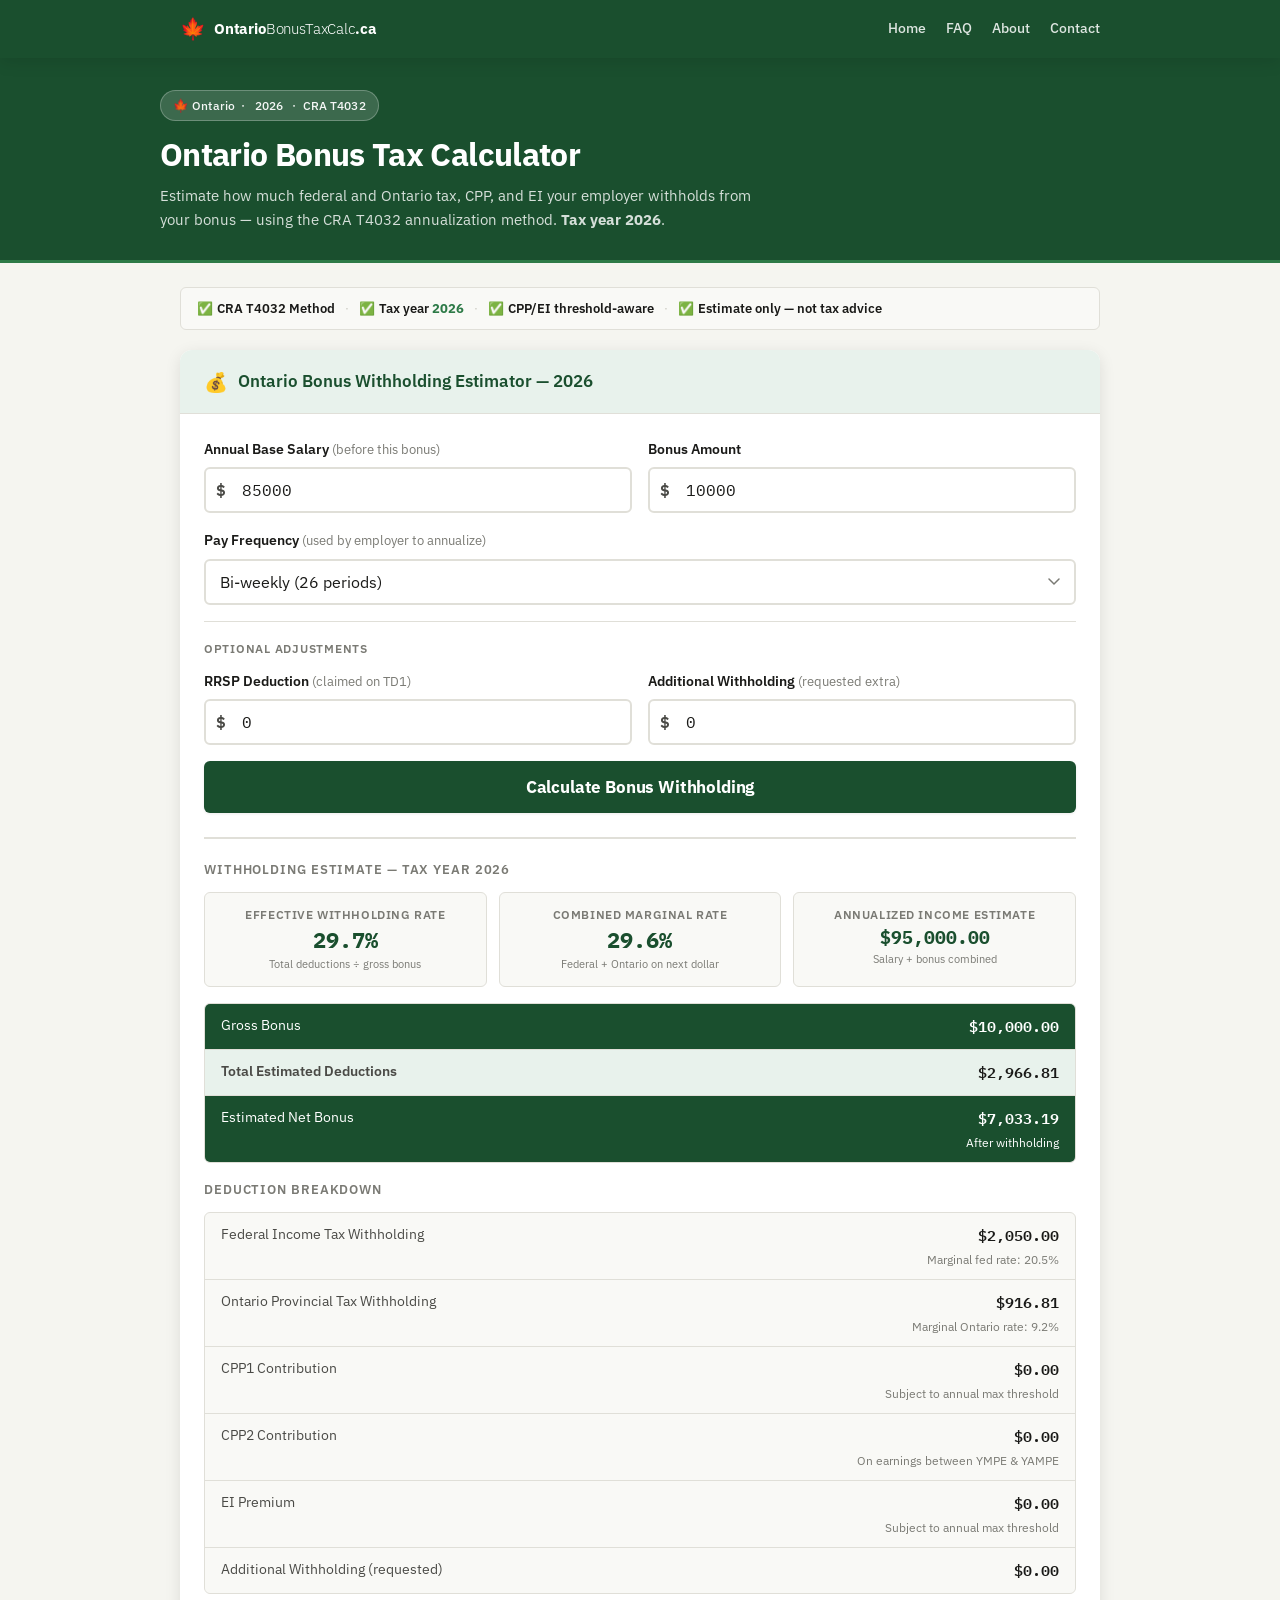
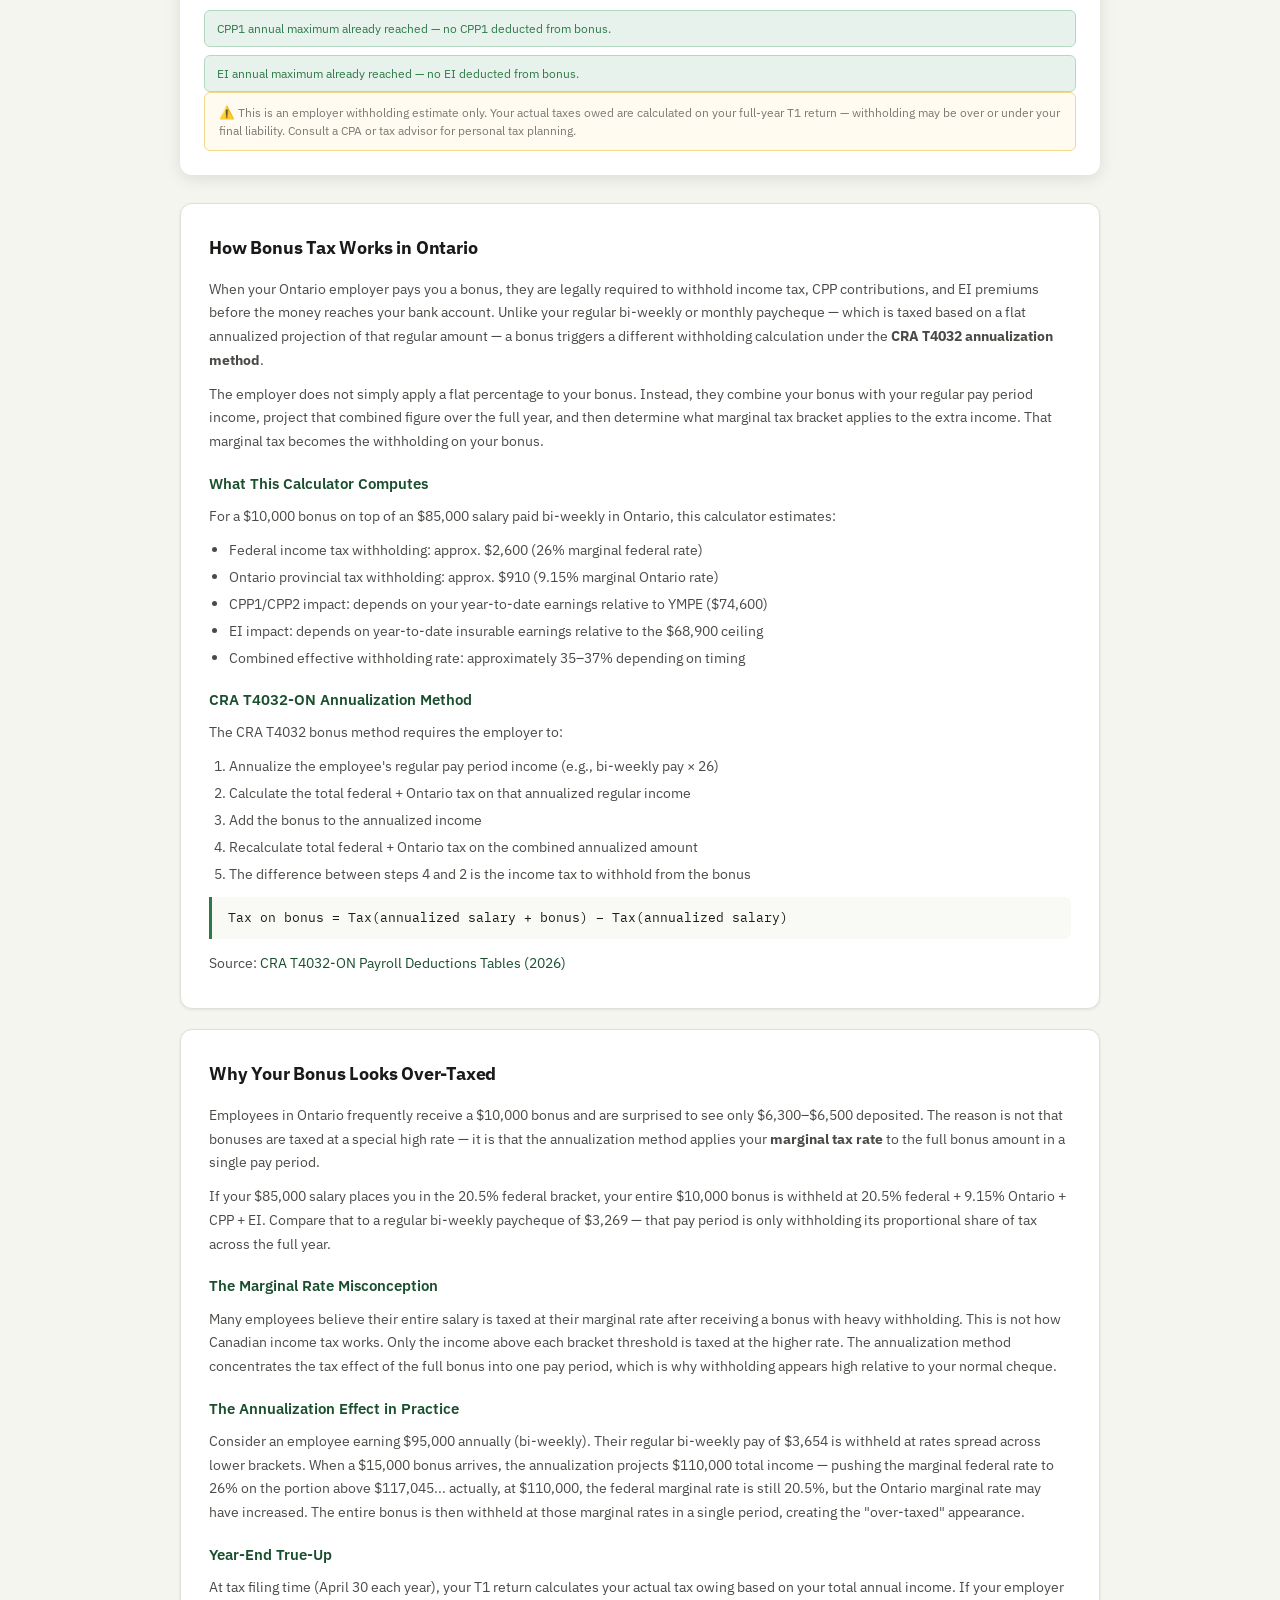
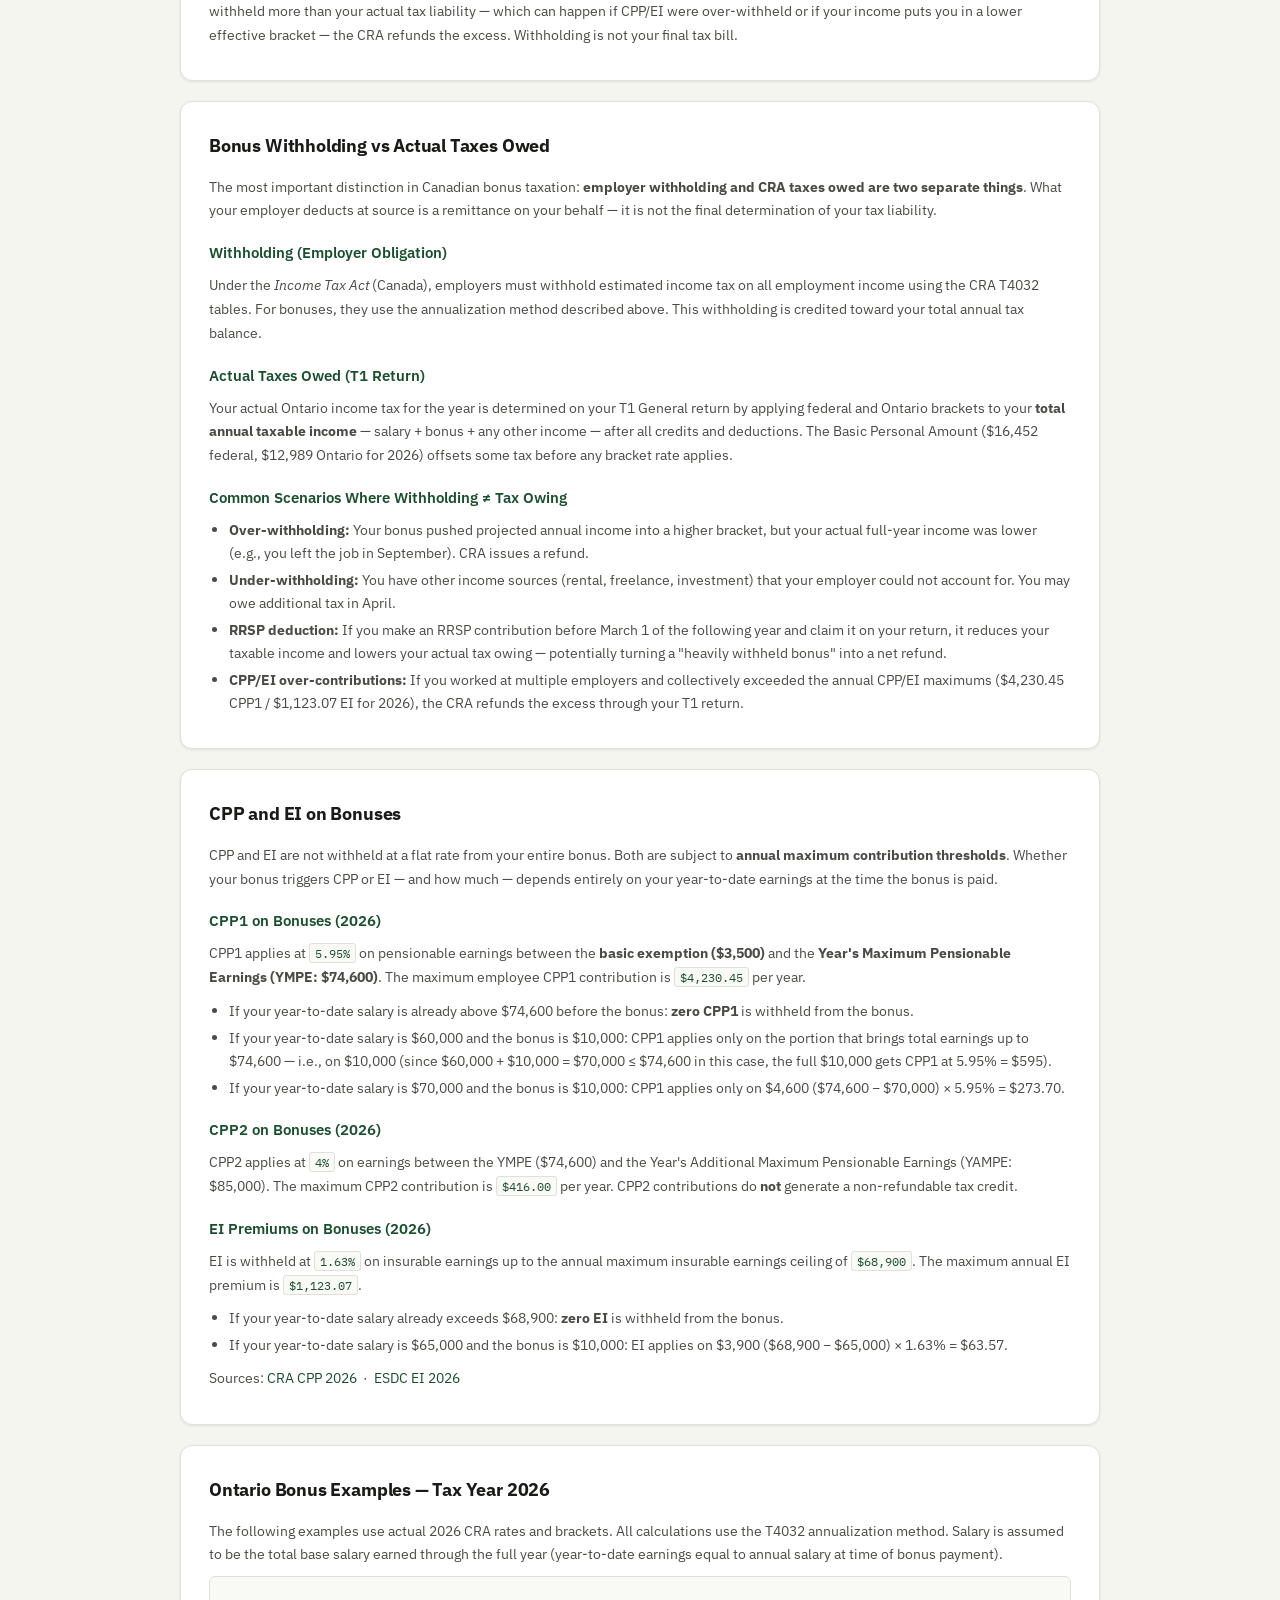
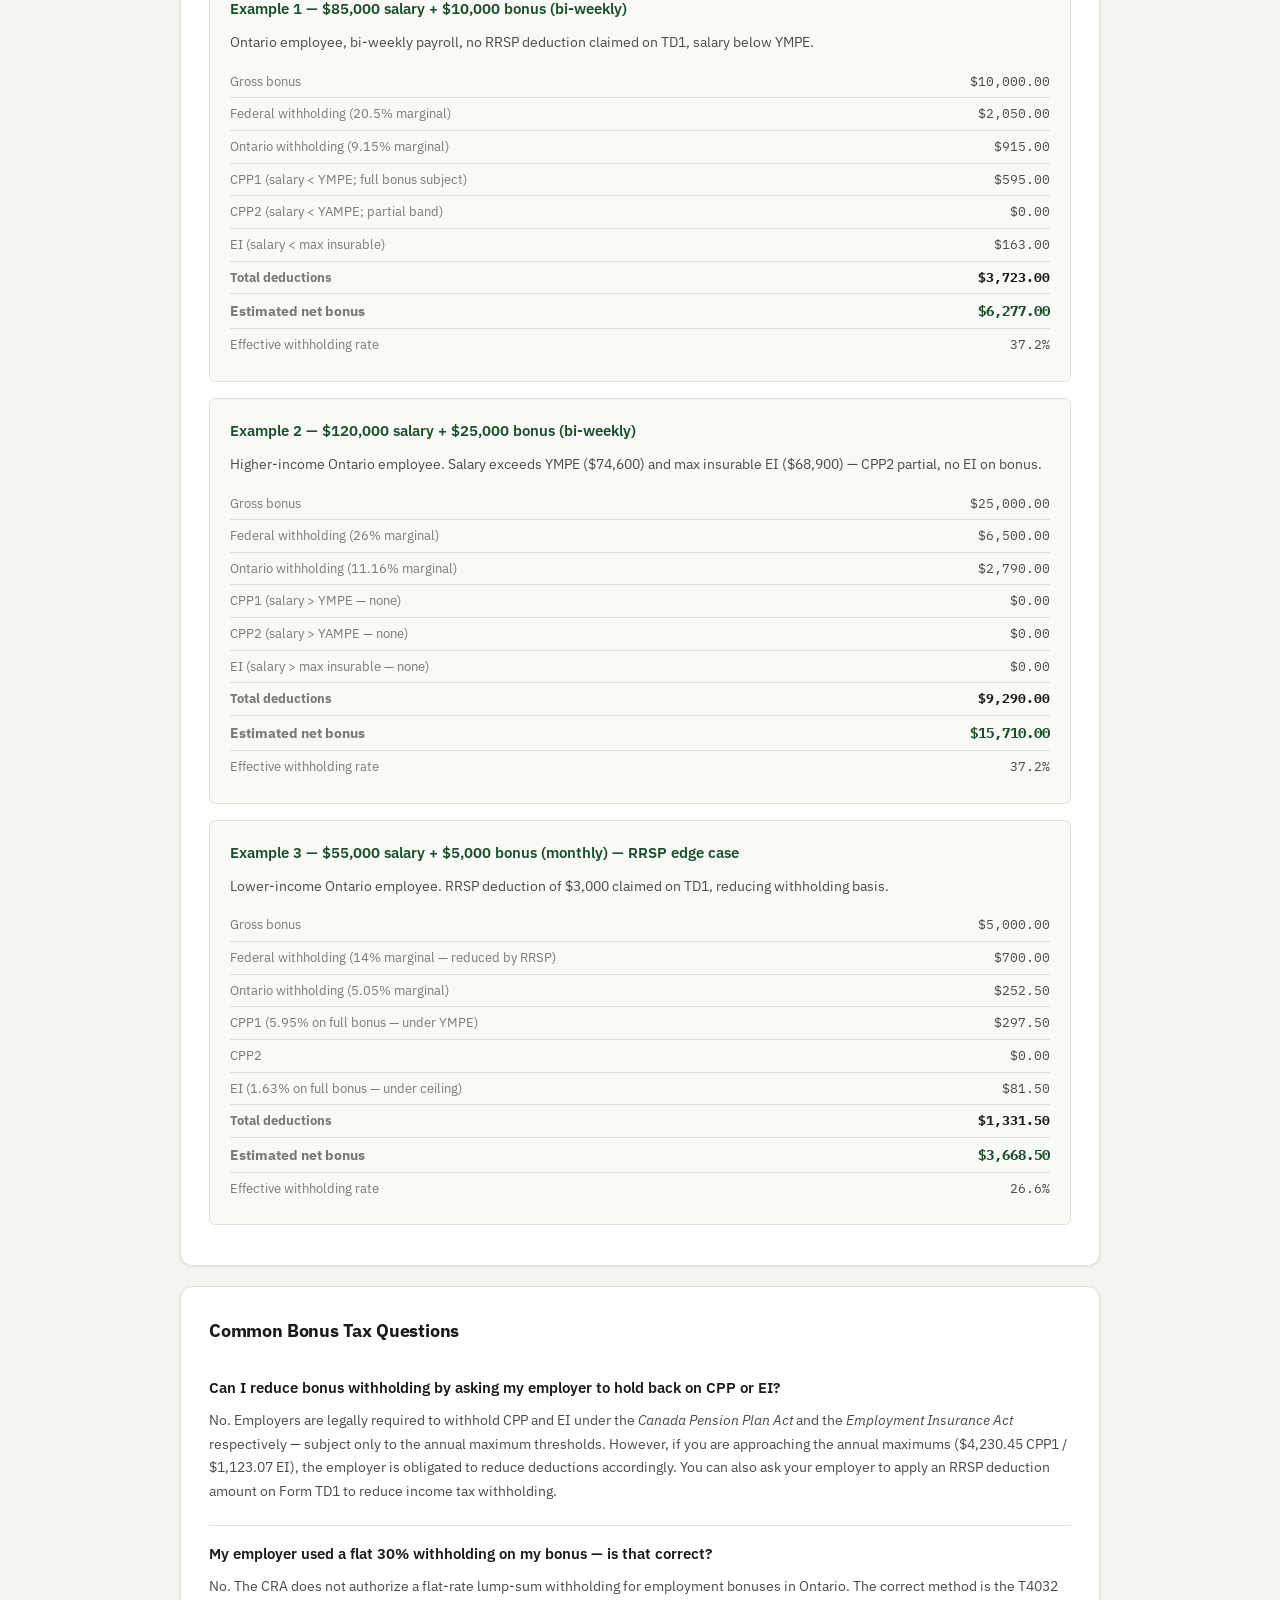
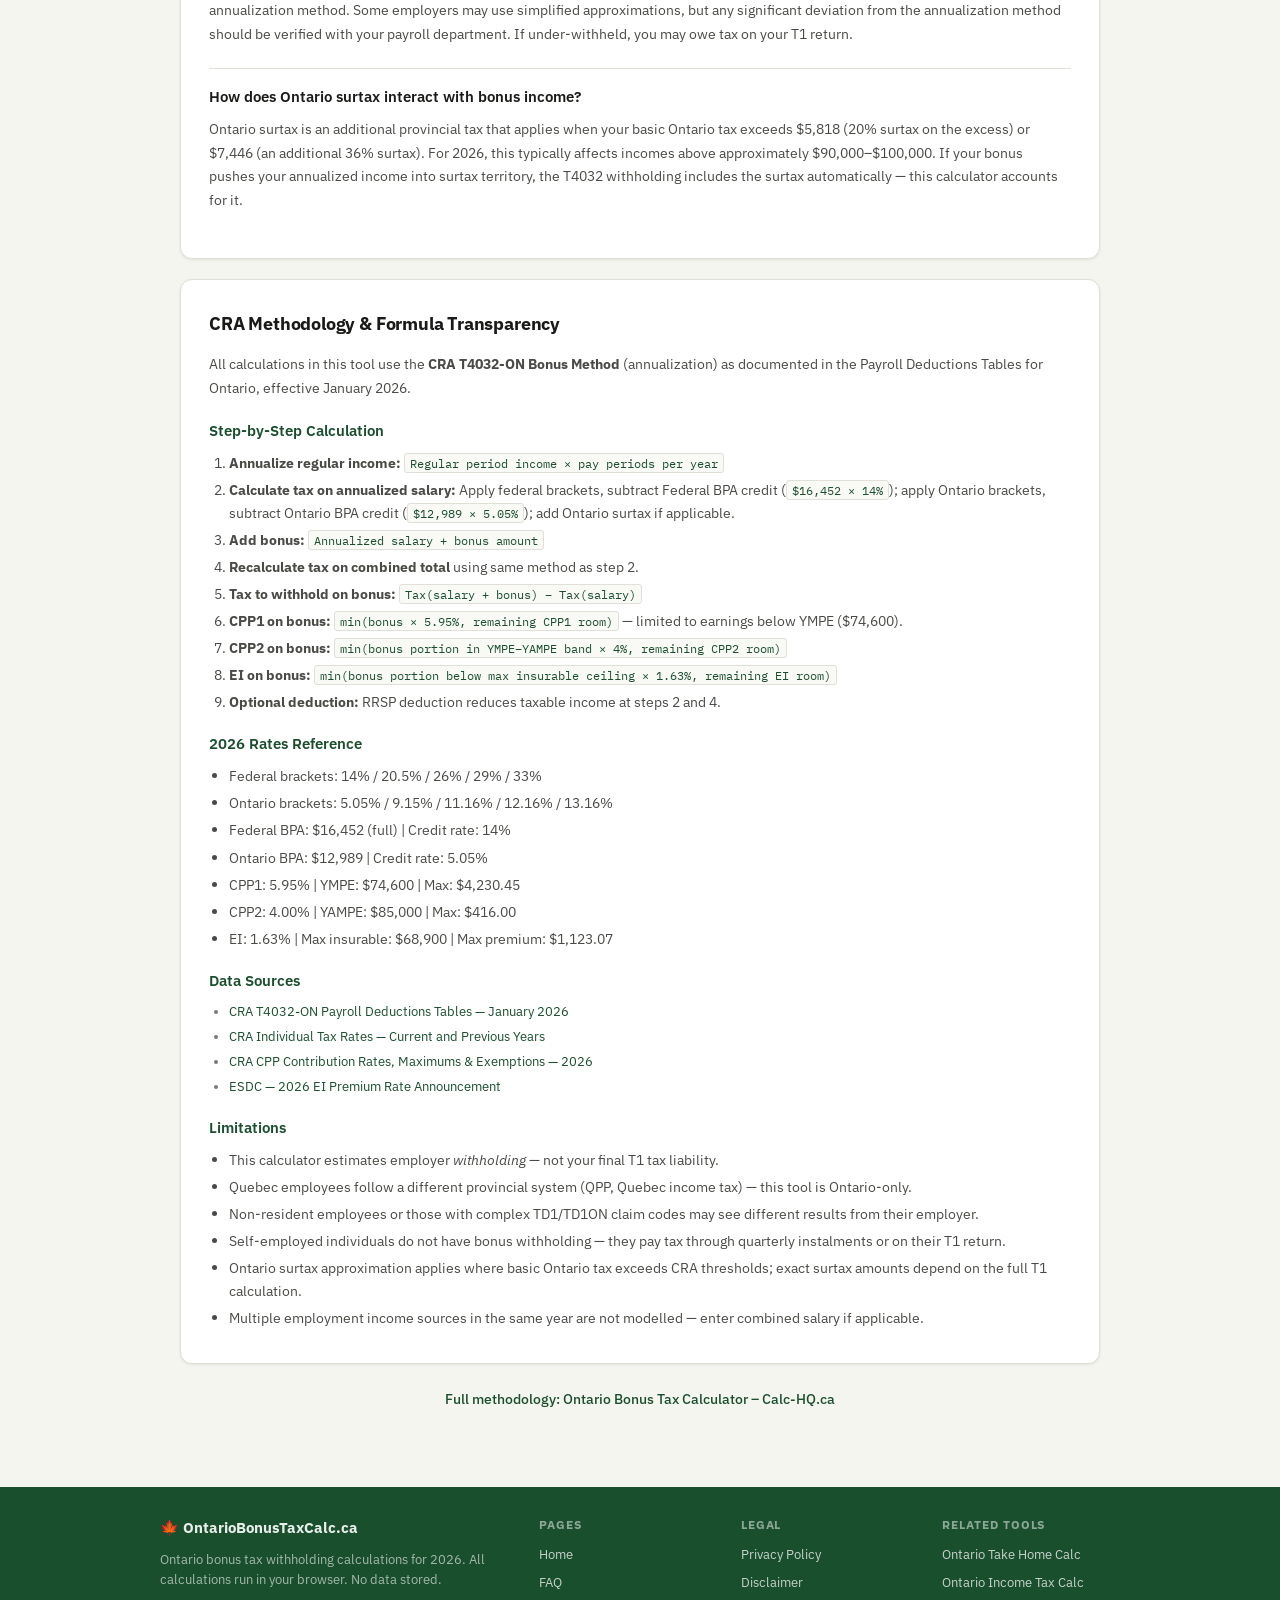
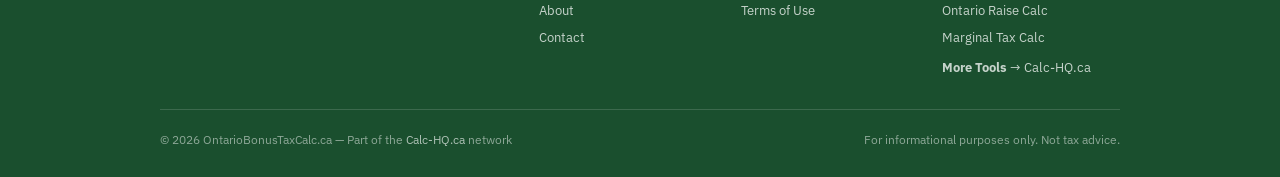
==== index.html @ 93e62397 "updated" ====
<!DOCTYPE html>
<html lang="en-CA">
<head>
  <meta charset="UTF-8">
  <meta name="viewport" content="width=device-width, initial-scale=1.0">
  <meta name="description" content="Estimate Ontario bonus tax withholding for 2026. Uses the CRA T4032 annualization method — enter your salary, bonus, and pay frequency to see federal and provincial withholding, CPP, EI, and your estimated net bonus.">
  <meta name="robots" content="index, follow">
  <link rel="canonical" href="https://ontariobonustaxcalc.ca/">

  <!-- Open Graph -->
  <meta property="og:type" content="website">
  <meta property="og:title" content="Ontario Bonus Tax Calculator 2026 — CRA T4032 Method">
  <meta property="og:description" content="Estimate how much tax, CPP, and EI your Ontario employer withholds from a bonus. Uses the CRA T4032 annualization method. Tax year 2026.">
  <meta property="og:url" content="https://ontariobonustaxcalc.ca/">
  <meta property="og:site_name" content="OntarioBonusTaxCalc.ca">

  <title>Ontario Bonus Tax Calculator 2026 — CRA T4032 Withholding Estimate</title>

  <!-- AdSense -->
  <script async src="https://pagead2.googlesyndication.com/pagead/js/adsbygoogle.js?client=ca-pub-7744853829365165" crossorigin="anonymous"></script>

  <!-- Stylesheet with cache bust -->
  <link rel="stylesheet" href="css/style.css?v=2026.2">

  <!-- JSON-LD Schema -->
  <script type="application/ld+json">
  {
    "@context": "https://schema.org",
    "@type": "WebApplication",
    "name": "Ontario Bonus Tax Calculator",
    "url": "https://ontariobonustaxcalc.ca/",
    "description": "Estimate Ontario bonus tax withholding using the CRA T4032 annualization method. Calculates federal and Ontario provincial withholding, CPP, CPP2, and EI impacts on your bonus for tax year 2026.",
    "applicationCategory": "FinanceApplication",
    "operatingSystem": "All",
    "browserRequirements": "Requires JavaScript",
    "offers": {
      "@type": "Offer",
      "price": "0",
      "priceCurrency": "CAD"
    },
    "provider": {
      "@type": "Organization",
      "name": "OntarioBonusTaxCalc.ca",
      "url": "https://ontariobonustaxcalc.ca"
    }
  }
  </script>
</head>
<body>

<!-- ── Header ──────────────────────────────────────────────────────────────── -->
<header class="site-header">
  <div class="header-inner">
    <a class="site-logo" href="index.html">
      <span class="logo-maple">🍁</span>
      <span class="logo-text">Ontario<span>BonusTaxCalc</span>.ca</span>
    </a>
    <nav class="site-nav" aria-label="Main navigation">
      <a href="index.html" class="active">Home</a>
      <a href="faq.html">FAQ</a>
      <a href="about.html">About</a>
      <a href="contact.html">Contact</a>
    </nav>
    <button class="hamburger" aria-label="Menu" aria-expanded="false">
      <span></span><span></span><span></span>
    </button>
  </div>
</header>

<!-- Mobile nav overlay -->
<div class="mobile-nav-overlay" id="mobile-overlay"></div>
<nav class="mobile-nav" id="mobile-nav">
  <a href="index.html">Home</a>
  <a href="faq.html">FAQ</a>
  <a href="about.html">About</a>
  <a href="contact.html">Contact</a>
</nav>

<!-- ── Hero ────────────────────────────────────────────────────────────────── -->
<section class="hero">
  <div class="hero-inner">
    <div class="hero-badge">🍁 Ontario &nbsp;·&nbsp; <span id="hero-year">2026</span> &nbsp;·&nbsp; CRA T4032</div>
    <h1>Ontario Bonus Tax Calculator</h1>
    <p>Estimate how much federal and Ontario tax, CPP, and EI your employer withholds from your bonus — using the CRA T4032 annualization method. <strong>Tax year <span class="res-year-static">2026</span></strong>.</p>
  </div>
</section>

<!-- ── Main Content ─────────────────────────────────────────────────────────── -->
<main class="main-content">

  <!-- Trust Strip -->
  <div class="trust-strip" role="note">
    <span class="ts-item">✅ <strong>CRA T4032 Method</strong></span>
    <span class="ts-sep">·</span>
    <span class="ts-item">✅ <strong>Tax year <span class="res-year-static">2026</span></strong></span>
    <span class="ts-sep">·</span>
    <span class="ts-item">✅ <strong>CPP/EI threshold-aware</strong></span>
    <span class="ts-sep">·</span>
    <span class="ts-item">✅ <strong>Estimate only — not tax advice</strong></span>
  </div>

  <!-- AdSense slot (top) -->
  <div class="ad-unit ad-inactive" aria-hidden="true">
    <ins class="adsbygoogle"
         style="display:block"
         data-ad-client="ca-pub-7744853829365165"
         data-ad-slot="auto"
         data-ad-format="auto"
         data-full-width-responsive="true"></ins>
  </div>

  <!-- Calculator Card -->
  <div class="calc-card" id="calculator">
    <div class="calc-header">
      <span class="calc-icon">💰</span>
      <h2>Ontario Bonus Withholding Estimator — <span class="res-year-static">2026</span></h2>
    </div>
    <div class="calc-body">

      <!-- Error display -->
      <div class="calc-error" id="calc-error" role="alert"></div>

      <!-- Required Inputs -->
      <div class="input-row">
        <div class="input-group">
          <label for="input-salary">Annual Base Salary <span class="label-sub">(before this bonus)</span></label>
          <div class="input-wrap input-wrap-dollar">
            <span class="input-prefix">$</span>
            <input type="number" id="input-salary" min="0" max="2000000" step="100" value="85000" inputmode="numeric" aria-label="Annual base salary in Canadian dollars">
          </div>
        </div>
        <div class="input-group">
          <label for="input-bonus">Bonus Amount</label>
          <div class="input-wrap input-wrap-dollar">
            <span class="input-prefix">$</span>
            <input type="number" id="input-bonus" min="0" max="2000000" step="100" value="10000" inputmode="numeric" aria-label="Bonus amount in Canadian dollars">
          </div>
        </div>
      </div>

      <div class="input-group">
        <label for="input-pay-freq">Pay Frequency <span class="label-sub">(used by employer to annualize)</span></label>
        <select id="input-pay-freq" aria-label="Pay frequency">
          <option value="26" selected>Bi-weekly (26 periods)</option>
          <option value="52">Weekly (52 periods)</option>
          <option value="24">Semi-monthly (24 periods)</option>
          <option value="12">Monthly (12 periods)</option>
        </select>
      </div>

      <!-- Optional Inputs -->
      <div class="optional-inputs">
        <div class="optional-label">Optional Adjustments</div>
        <div class="input-row">
          <div class="input-group">
            <label for="input-rrsp">RRSP Deduction <span class="label-sub">(claimed on TD1)</span></label>
            <div class="input-wrap input-wrap-dollar">
              <span class="input-prefix">$</span>
              <input type="number" id="input-rrsp" min="0" max="500000" step="100" value="0" inputmode="numeric" aria-label="RRSP deduction amount">
            </div>
          </div>
          <div class="input-group">
            <label for="input-additional-wh">Additional Withholding <span class="label-sub">(requested extra)</span></label>
            <div class="input-wrap input-wrap-dollar">
              <span class="input-prefix">$</span>
              <input type="number" id="input-additional-wh" min="0" max="100000" step="50" value="0" inputmode="numeric" aria-label="Additional withholding amount">
            </div>
          </div>
        </div>
      </div>

      <button class="btn-calculate" onclick="runBonusCalc()" aria-label="Calculate bonus tax withholding">
        Calculate Bonus Withholding
      </button>

      <!-- Results Section -->
      <section class="results-section" id="results-section" aria-live="polite">
        <hr class="results-divider">
        <div class="results-label">Withholding Estimate — Tax Year <span class="res-year-static">2026</span></div>

        <!-- Rate blocks -->
        <div class="rates-row">
          <div class="rate-block">
            <div class="rate-label">Effective Withholding Rate</div>
            <div class="rate-value" id="res-effective-rate">—</div>
            <div class="rate-sub">Total deductions ÷ gross bonus</div>
          </div>
          <div class="rate-block">
            <div class="rate-label">Combined Marginal Rate</div>
            <div class="rate-value" id="res-combined-marginal">—</div>
            <div class="rate-sub">Federal + Ontario on next dollar</div>
          </div>
          <div class="rate-block">
            <div class="rate-label">Annualized Income Estimate</div>
            <div class="rate-value" id="res-annualized" style="font-size:1.1rem;">—</div>
            <div class="rate-sub">Salary + bonus combined</div>
          </div>
        </div>

        <!-- Primary summary -->
        <div class="results-primary">
          <div class="result-row result-highlight">
            <span class="rr-label">Gross Bonus</span>
            <div class="rr-right">
              <span class="rr-value" id="res-gross-bonus">—</span>
            </div>
          </div>
          <div class="result-row result-bold">
            <span class="rr-label">Total Estimated Deductions</span>
            <div class="rr-right">
              <span class="rr-value" id="res-total-deductions">—</span>
            </div>
          </div>
          <div class="result-row result-highlight">
            <span class="rr-label">Estimated Net Bonus</span>
            <div class="rr-right">
              <span class="rr-value" id="res-net-bonus">—</span>
              <span class="rr-sub">After withholding</span>
            </div>
          </div>
        </div>

        <!-- Deduction breakdown -->
        <div class="results-label">Deduction Breakdown</div>
        <div class="results-primary">
          <div class="result-row">
            <span class="rr-label">Federal Income Tax Withholding</span>
            <div class="rr-right">
              <span class="rr-value" id="res-federal-wh">—</span>
              <span class="rr-sub">Marginal fed rate: <span id="res-marginal-fed">—</span></span>
            </div>
          </div>
          <div class="result-row">
            <span class="rr-label">Ontario Provincial Tax Withholding</span>
            <div class="rr-right">
              <span class="rr-value" id="res-ontario-wh">—</span>
              <span class="rr-sub">Marginal Ontario rate: <span id="res-marginal-ont">—</span></span>
            </div>
          </div>
          <div class="result-row">
            <span class="rr-label">CPP1 Contribution</span>
            <div class="rr-right">
              <span class="rr-value" id="res-cpp1">—</span>
              <span class="rr-sub">Subject to annual max threshold</span>
            </div>
          </div>
          <div class="result-row">
            <span class="rr-label">CPP2 Contribution</span>
            <div class="rr-right">
              <span class="rr-value" id="res-cpp2">—</span>
              <span class="rr-sub">On earnings between YMPE &amp; YAMPE</span>
            </div>
          </div>
          <div class="result-row">
            <span class="rr-label">EI Premium</span>
            <div class="rr-right">
              <span class="rr-value" id="res-ei">—</span>
              <span class="rr-sub">Subject to annual max threshold</span>
            </div>
          </div>
          <div class="result-row">
            <span class="rr-label">Additional Withholding (requested)</span>
            <div class="rr-right">
              <span class="rr-value" id="res-additional-wh">—</span>
            </div>
          </div>
        </div>

        <!-- CPP/EI threshold notes -->
        <div class="threshold-note" id="cpp-threshold-note" style="display:none;margin-bottom:6px;"></div>
        <div class="threshold-note" id="ei-threshold-note" style="display:none;"></div>

        <p class="results-note">
          ⚠️ This is an employer withholding estimate only. Your actual taxes owed are calculated on your full-year T1 return — withholding may be over or under your final liability. Consult a CPA or tax advisor for personal tax planning.
        </p>
      </section>

    </div><!-- /calc-body -->
  </div><!-- /calc-card -->

  <!-- AdSense slot (mid) -->
  <div class="ad-unit ad-inactive" aria-hidden="true">
    <ins class="adsbygoogle"
         style="display:block"
         data-ad-client="ca-pub-7744853829365165"
         data-ad-slot="auto"
         data-ad-format="auto"
         data-full-width-responsive="true"></ins>
  </div>

  <!-- ── Authority Content Sections ──────────────────────────────────────── -->

  <!-- 1. How Bonus Tax Works in Ontario -->
  <article class="authority-section" id="how-it-works">
    <h2>How Bonus Tax Works in Ontario</h2>
    <p>When your Ontario employer pays you a bonus, they are legally required to withhold income tax, CPP contributions, and EI premiums before the money reaches your bank account. Unlike your regular bi-weekly or monthly paycheque — which is taxed based on a flat annualized projection of that regular amount — a bonus triggers a different withholding calculation under the <strong>CRA T4032 annualization method</strong>.</p>
    <p>The employer does not simply apply a flat percentage to your bonus. Instead, they combine your bonus with your regular pay period income, project that combined figure over the full year, and then determine what marginal tax bracket applies to the extra income. That marginal tax becomes the withholding on your bonus.</p>
    <h3>What This Calculator Computes</h3>
    <p>For a $10,000 bonus on top of an $85,000 salary paid bi-weekly in Ontario, this calculator estimates:</p>
    <ul>
      <li>Federal income tax withholding: approx. $2,600 (26% marginal federal rate)</li>
      <li>Ontario provincial tax withholding: approx. $910 (9.15% marginal Ontario rate)</li>
      <li>CPP1/CPP2 impact: depends on your year-to-date earnings relative to YMPE ($74,600)</li>
      <li>EI impact: depends on year-to-date insurable earnings relative to the $68,900 ceiling</li>
      <li>Combined effective withholding rate: approximately 35–37% depending on timing</li>
    </ul>
    <h3>CRA T4032-ON Annualization Method</h3>
    <p>The CRA T4032 bonus method requires the employer to:</p>
    <ol>
      <li>Annualize the employee's regular pay period income (e.g., bi-weekly pay × 26)</li>
      <li>Calculate the total federal + Ontario tax on that annualized regular income</li>
      <li>Add the bonus to the annualized income</li>
      <li>Recalculate total federal + Ontario tax on the combined annualized amount</li>
      <li>The difference between steps 4 and 2 is the income tax to withhold from the bonus</li>
    </ol>
    <div class="formula-display">Tax on bonus = Tax(annualized salary + bonus) − Tax(annualized salary)</div>
    <p class="source-cite">Source: <a href="https://www.canada.ca/en/revenue-agency/services/forms-publications/payroll/t4032-payroll-deductions-tables/t4032on-jan/t4032on-january-general-information.html" target="_blank" rel="noopener noreferrer">CRA T4032-ON Payroll Deductions Tables (2026)</a></p>
  </article>

  <!-- 2. Why Your Bonus Looks Over-Taxed -->
  <article class="authority-section" id="why-overtaxed">
    <h2>Why Your Bonus Looks Over-Taxed</h2>
    <p>Employees in Ontario frequently receive a $10,000 bonus and are surprised to see only $6,300–$6,500 deposited. The reason is not that bonuses are taxed at a special high rate — it is that the annualization method applies your <strong>marginal tax rate</strong> to the full bonus amount in a single pay period.</p>
    <p>If your $85,000 salary places you in the 20.5% federal bracket, your entire $10,000 bonus is withheld at 20.5% federal + 9.15% Ontario + CPP + EI. Compare that to a regular bi-weekly paycheque of $3,269 — that pay period is only withholding its proportional share of tax across the full year.</p>
    <h3>The Marginal Rate Misconception</h3>
    <p>Many employees believe their entire salary is taxed at their marginal rate after receiving a bonus with heavy withholding. This is not how Canadian income tax works. Only the income above each bracket threshold is taxed at the higher rate. The annualization method concentrates the tax effect of the full bonus into one pay period, which is why withholding appears high relative to your normal cheque.</p>
    <h3>The Annualization Effect in Practice</h3>
    <p>Consider an employee earning $95,000 annually (bi-weekly). Their regular bi-weekly pay of $3,654 is withheld at rates spread across lower brackets. When a $15,000 bonus arrives, the annualization projects $110,000 total income — pushing the marginal federal rate to 26% on the portion above $117,045... actually, at $110,000, the federal marginal rate is still 20.5%, but the Ontario marginal rate may have increased. The entire bonus is then withheld at those marginal rates in a single period, creating the "over-taxed" appearance.</p>
    <h3>Year-End True-Up</h3>
    <p>At tax filing time (April 30 each year), your T1 return calculates your actual tax owing based on your total annual income. If your employer withheld more than your actual tax liability — which can happen if CPP/EI were over-withheld or if your income puts you in a lower effective bracket — the CRA refunds the excess. Withholding is not your final tax bill.</p>
  </article>

  <!-- 3. Bonus Withholding vs Actual Taxes Owed -->
  <article class="authority-section" id="withholding-vs-actual">
    <h2>Bonus Withholding vs Actual Taxes Owed</h2>
    <p>The most important distinction in Canadian bonus taxation: <strong>employer withholding and CRA taxes owed are two separate things</strong>. What your employer deducts at source is a remittance on your behalf — it is not the final determination of your tax liability.</p>
    <h3>Withholding (Employer Obligation)</h3>
    <p>Under the <em>Income Tax Act</em> (Canada), employers must withhold estimated income tax on all employment income using the CRA T4032 tables. For bonuses, they use the annualization method described above. This withholding is credited toward your total annual tax balance.</p>
    <h3>Actual Taxes Owed (T1 Return)</h3>
    <p>Your actual Ontario income tax for the year is determined on your T1 General return by applying federal and Ontario brackets to your <strong>total annual taxable income</strong> — salary + bonus + any other income — after all credits and deductions. The Basic Personal Amount ($16,452 federal, $12,989 Ontario for 2026) offsets some tax before any bracket rate applies.</p>
    <h3>Common Scenarios Where Withholding ≠ Tax Owing</h3>
    <ul>
      <li><strong>Over-withholding:</strong> Your bonus pushed projected annual income into a higher bracket, but your actual full-year income was lower (e.g., you left the job in September). CRA issues a refund.</li>
      <li><strong>Under-withholding:</strong> You have other income sources (rental, freelance, investment) that your employer could not account for. You may owe additional tax in April.</li>
      <li><strong>RRSP deduction:</strong> If you make an RRSP contribution before March 1 of the following year and claim it on your return, it reduces your taxable income and lowers your actual tax owing — potentially turning a "heavily withheld bonus" into a net refund.</li>
      <li><strong>CPP/EI over-contributions:</strong> If you worked at multiple employers and collectively exceeded the annual CPP/EI maximums ($4,230.45 CPP1 / $1,123.07 EI for 2026), the CRA refunds the excess through your T1 return.</li>
    </ul>
  </article>

  <!-- 4. CPP and EI on Bonuses -->
  <article class="authority-section" id="cpp-ei">
    <h2>CPP and EI on Bonuses</h2>
    <p>CPP and EI are not withheld at a flat rate from your entire bonus. Both are subject to <strong>annual maximum contribution thresholds</strong>. Whether your bonus triggers CPP or EI — and how much — depends entirely on your year-to-date earnings at the time the bonus is paid.</p>
    <h3>CPP1 on Bonuses (2026)</h3>
    <p>CPP1 applies at <code>5.95%</code> on pensionable earnings between the <strong>basic exemption ($3,500)</strong> and the <strong>Year's Maximum Pensionable Earnings (YMPE: $74,600)</strong>. The maximum employee CPP1 contribution is <code>$4,230.45</code> per year.</p>
    <ul>
      <li>If your year-to-date salary is already above $74,600 before the bonus: <strong>zero CPP1</strong> is withheld from the bonus.</li>
      <li>If your year-to-date salary is $60,000 and the bonus is $10,000: CPP1 applies only on the portion that brings total earnings up to $74,600 — i.e., on $10,000 (since $60,000 + $10,000 = $70,000 ≤ $74,600 in this case, the full $10,000 gets CPP1 at 5.95% = $595).</li>
      <li>If your year-to-date salary is $70,000 and the bonus is $10,000: CPP1 applies only on $4,600 ($74,600 − $70,000) × 5.95% = $273.70.</li>
    </ul>
    <h3>CPP2 on Bonuses (2026)</h3>
    <p>CPP2 applies at <code>4%</code> on earnings between the YMPE ($74,600) and the Year's Additional Maximum Pensionable Earnings (YAMPE: $85,000). The maximum CPP2 contribution is <code>$416.00</code> per year. CPP2 contributions do <strong>not</strong> generate a non-refundable tax credit.</p>
    <h3>EI Premiums on Bonuses (2026)</h3>
    <p>EI is withheld at <code>1.63%</code> on insurable earnings up to the annual maximum insurable earnings ceiling of <code>$68,900</code>. The maximum annual EI premium is <code>$1,123.07</code>.</p>
    <ul>
      <li>If your year-to-date salary already exceeds $68,900: <strong>zero EI</strong> is withheld from the bonus.</li>
      <li>If your year-to-date salary is $65,000 and the bonus is $10,000: EI applies on $3,900 ($68,900 − $65,000) × 1.63% = $63.57.</li>
    </ul>
    <p class="source-cite">Sources: <a href="https://www.canada.ca/en/revenue-agency/services/tax/businesses/topics/payroll/payroll-deductions-contributions/canada-pension-plan-cpp/cpp-contribution-rates-maximums-exemptions.html" target="_blank" rel="noopener noreferrer">CRA CPP 2026</a> &nbsp;·&nbsp; <a href="https://www.canada.ca/en/employment-social-development/news/2025/09/canada-employment-insurance-commission-sets-the-2026-employment-insurance-premium-rate.html" target="_blank" rel="noopener noreferrer">ESDC EI 2026</a></p>
  </article>

  <!-- 5. Ontario Bonus Examples -->
  <article class="authority-section" id="examples">
    <h2>Ontario Bonus Examples — Tax Year 2026</h2>
    <p>The following examples use actual 2026 CRA rates and brackets. All calculations use the T4032 annualization method. Salary is assumed to be the total base salary earned through the full year (year-to-date earnings equal to annual salary at time of bonus payment).</p>

    <div class="example-block">
      <h3>Example 1 — $85,000 salary + $10,000 bonus (bi-weekly)</h3>
      <p>Ontario employee, bi-weekly payroll, no RRSP deduction claimed on TD1, salary below YMPE.</p>
      <div class="ex-row"><span>Gross bonus</span><span>$10,000.00</span></div>
      <div class="ex-row"><span>Federal withholding (20.5% marginal)</span><span>$2,050.00</span></div>
      <div class="ex-row"><span>Ontario withholding (9.15% marginal)</span><span>$915.00</span></div>
      <div class="ex-row"><span>CPP1 (salary &lt; YMPE; full bonus subject)</span><span>$595.00</span></div>
      <div class="ex-row"><span>CPP2 (salary &lt; YAMPE; partial band)</span><span>$0.00</span></div>
      <div class="ex-row"><span>EI (salary &lt; max insurable)</span><span>$163.00</span></div>
      <div class="ex-row ex-total"><span>Total deductions</span><span>$3,723.00</span></div>
      <div class="ex-row ex-net"><span>Estimated net bonus</span><span>$6,277.00</span></div>
      <div class="ex-row"><span>Effective withholding rate</span><span>37.2%</span></div>
    </div>

    <div class="example-block">
      <h3>Example 2 — $120,000 salary + $25,000 bonus (bi-weekly)</h3>
      <p>Higher-income Ontario employee. Salary exceeds YMPE ($74,600) and max insurable EI ($68,900) — CPP2 partial, no EI on bonus.</p>
      <div class="ex-row"><span>Gross bonus</span><span>$25,000.00</span></div>
      <div class="ex-row"><span>Federal withholding (26% marginal)</span><span>$6,500.00</span></div>
      <div class="ex-row"><span>Ontario withholding (11.16% marginal)</span><span>$2,790.00</span></div>
      <div class="ex-row"><span>CPP1 (salary &gt; YMPE — none)</span><span>$0.00</span></div>
      <div class="ex-row"><span>CPP2 (salary &gt; YAMPE — none)</span><span>$0.00</span></div>
      <div class="ex-row"><span>EI (salary &gt; max insurable — none)</span><span>$0.00</span></div>
      <div class="ex-row ex-total"><span>Total deductions</span><span>$9,290.00</span></div>
      <div class="ex-row ex-net"><span>Estimated net bonus</span><span>$15,710.00</span></div>
      <div class="ex-row"><span>Effective withholding rate</span><span>37.2%</span></div>
    </div>

    <div class="example-block">
      <h3>Example 3 — $55,000 salary + $5,000 bonus (monthly) — RRSP edge case</h3>
      <p>Lower-income Ontario employee. RRSP deduction of $3,000 claimed on TD1, reducing withholding basis.</p>
      <div class="ex-row"><span>Gross bonus</span><span>$5,000.00</span></div>
      <div class="ex-row"><span>Federal withholding (14% marginal — reduced by RRSP)</span><span>$700.00</span></div>
      <div class="ex-row"><span>Ontario withholding (5.05% marginal)</span><span>$252.50</span></div>
      <div class="ex-row"><span>CPP1 (5.95% on full bonus — under YMPE)</span><span>$297.50</span></div>
      <div class="ex-row"><span>CPP2</span><span>$0.00</span></div>
      <div class="ex-row"><span>EI (1.63% on full bonus — under ceiling)</span><span>$81.50</span></div>
      <div class="ex-row ex-total"><span>Total deductions</span><span>$1,331.50</span></div>
      <div class="ex-row ex-net"><span>Estimated net bonus</span><span>$3,668.50</span></div>
      <div class="ex-row"><span>Effective withholding rate</span><span>26.6%</span></div>
    </div>
  </article>

  <!-- 6. Common Bonus Tax Questions (high-intent decision content) -->
  <article class="authority-section" id="faq">
    <h2>Common Bonus Tax Questions</h2>

    <div class="faq-item">
      <div class="faq-q">Can I reduce bonus withholding by asking my employer to hold back on CPP or EI?</div>
      <div class="faq-a">
        <p>No. Employers are legally required to withhold CPP and EI under the <em>Canada Pension Plan Act</em> and the <em>Employment Insurance Act</em> respectively — subject only to the annual maximum thresholds. However, if you are approaching the annual maximums ($4,230.45 CPP1 / $1,123.07 EI), the employer is obligated to reduce deductions accordingly. You can also ask your employer to apply an RRSP deduction amount on Form TD1 to reduce income tax withholding.</p>
      </div>
    </div>

    <div class="faq-item">
      <div class="faq-q">My employer used a flat 30% withholding on my bonus — is that correct?</div>
      <div class="faq-a">
        <p>No. The CRA does not authorize a flat-rate lump-sum withholding for employment bonuses in Ontario. The correct method is the T4032 annualization method. Some employers may use simplified approximations, but any significant deviation from the annualization method should be verified with your payroll department. If under-withheld, you may owe tax on your T1 return.</p>
      </div>
    </div>

    <div class="faq-item">
      <div class="faq-q">How does Ontario surtax interact with bonus income?</div>
      <div class="faq-a">
        <p>Ontario surtax is an additional provincial tax that applies when your basic Ontario tax exceeds $5,818 (20% surtax on the excess) or $7,446 (an additional 36% surtax). For 2026, this typically affects incomes above approximately $90,000–$100,000. If your bonus pushes your annualized income into surtax territory, the T4032 withholding includes the surtax automatically — this calculator accounts for it.</p>
      </div>
    </div>
  </article>

  <!-- 7. CRA Methodology -->
  <article class="authority-section" id="methodology">
    <h2>CRA Methodology &amp; Formula Transparency</h2>
    <p>All calculations in this tool use the <strong>CRA T4032-ON Bonus Method</strong> (annualization) as documented in the Payroll Deductions Tables for Ontario, effective January 2026.</p>
    <h3>Step-by-Step Calculation</h3>
    <ol>
      <li><strong>Annualize regular income:</strong> <code>Regular period income × pay periods per year</code></li>
      <li><strong>Calculate tax on annualized salary:</strong> Apply federal brackets, subtract Federal BPA credit (<code>$16,452 × 14%</code>); apply Ontario brackets, subtract Ontario BPA credit (<code>$12,989 × 5.05%</code>); add Ontario surtax if applicable.</li>
      <li><strong>Add bonus:</strong> <code>Annualized salary + bonus amount</code></li>
      <li><strong>Recalculate tax on combined total</strong> using same method as step 2.</li>
      <li><strong>Tax to withhold on bonus:</strong> <code>Tax(salary + bonus) − Tax(salary)</code></li>
      <li><strong>CPP1 on bonus:</strong> <code>min(bonus × 5.95%, remaining CPP1 room)</code> — limited to earnings below YMPE ($74,600).</li>
      <li><strong>CPP2 on bonus:</strong> <code>min(bonus portion in YMPE–YAMPE band × 4%, remaining CPP2 room)</code></li>
      <li><strong>EI on bonus:</strong> <code>min(bonus portion below max insurable ceiling × 1.63%, remaining EI room)</code></li>
      <li><strong>Optional deduction:</strong> RRSP deduction reduces taxable income at steps 2 and 4.</li>
    </ol>
    <h3>2026 Rates Reference</h3>
    <ul>
      <li>Federal brackets: 14% / 20.5% / 26% / 29% / 33%</li>
      <li>Ontario brackets: 5.05% / 9.15% / 11.16% / 12.16% / 13.16%</li>
      <li>Federal BPA: $16,452 (full) | Credit rate: 14%</li>
      <li>Ontario BPA: $12,989 | Credit rate: 5.05%</li>
      <li>CPP1: 5.95% | YMPE: $74,600 | Max: $4,230.45</li>
      <li>CPP2: 4.00% | YAMPE: $85,000 | Max: $416.00</li>
      <li>EI: 1.63% | Max insurable: $68,900 | Max premium: $1,123.07</li>
    </ul>
    <h3>Data Sources</h3>
    <ul class="source-list">
      <li><a href="https://www.canada.ca/en/revenue-agency/services/forms-publications/payroll/t4032-payroll-deductions-tables/t4032on-jan/t4032on-january-general-information.html" target="_blank" rel="noopener noreferrer">CRA T4032-ON Payroll Deductions Tables — January 2026</a></li>
      <li><a href="https://www.canada.ca/en/revenue-agency/services/tax/individuals/frequently-asked-questions-individuals/canadian-income-tax-rates-individuals-current-previous-years.html" target="_blank" rel="noopener noreferrer">CRA Individual Tax Rates — Current and Previous Years</a></li>
      <li><a href="https://www.canada.ca/en/revenue-agency/services/tax/businesses/topics/payroll/payroll-deductions-contributions/canada-pension-plan-cpp/cpp-contribution-rates-maximums-exemptions.html" target="_blank" rel="noopener noreferrer">CRA CPP Contribution Rates, Maximums &amp; Exemptions — 2026</a></li>
      <li><a href="https://www.canada.ca/en/employment-social-development/news/2025/09/canada-employment-insurance-commission-sets-the-2026-employment-insurance-premium-rate.html" target="_blank" rel="noopener noreferrer">ESDC — 2026 EI Premium Rate Announcement</a></li>
    </ul>
    <h3>Limitations</h3>
    <ul>
      <li>This calculator estimates employer <em>withholding</em> — not your final T1 tax liability.</li>
      <li>Quebec employees follow a different provincial system (QPP, Quebec income tax) — this tool is Ontario-only.</li>
      <li>Non-resident employees or those with complex TD1/TD1ON claim codes may see different results from their employer.</li>
      <li>Self-employed individuals do not have bonus withholding — they pay tax through quarterly instalments or on their T1 return.</li>
      <li>Ontario surtax approximation applies where basic Ontario tax exceeds CRA thresholds; exact surtax amounts depend on the full T1 calculation.</li>
      <li>Multiple employment income sources in the same year are not modelled — enter combined salary if applicable.</li>
    </ul>
  </article>

  <!-- AdSense slot (bottom) -->
  <div class="ad-unit ad-inactive" aria-hidden="true">
    <ins class="adsbygoogle"
         style="display:block"
         data-ad-client="ca-pub-7744853829365165"
         data-ad-slot="auto"
         data-ad-format="auto"
         data-full-width-responsive="true"></ins>
  </div>

  <p class="methodology-link"><a href="https://calc-hq.ca/methodology/ontario-bonus-tax-calculator/">Full methodology: Ontario Bonus Tax Calculator – Calc-HQ.ca</a></p>

</main>

<!-- ── Footer (rendered by network.js via #network-footer) ─────────────────── -->
<footer class="site-footer">
  <div id="network-footer"></div>
</footer>

<!-- Scripts: config MUST load before calculator -->
<script src="js/config.js"></script>
<script src="js/calculator.js"></script>
<script src="js/network.js"></script>
<script src="js/ads.js"></script>
<script>
  (function() {
    var hamburger = document.querySelector('.hamburger');
    var mobileNav = document.getElementById('mobile-nav');
    var overlay = document.getElementById('mobile-overlay');
    function toggleMenu() {
      var isOpen = hamburger.classList.toggle('active');
      mobileNav.classList.toggle('active', isOpen);
      overlay.classList.toggle('active', isOpen);
      hamburger.setAttribute('aria-expanded', String(isOpen));
      document.body.style.overflow = isOpen ? 'hidden' : '';
    }
    function closeMenu() {
      hamburger.classList.remove('active');
      mobileNav.classList.remove('active');
      overlay.classList.remove('active');
      hamburger.setAttribute('aria-expanded', 'false');
      document.body.style.overflow = '';
    }
    if (hamburger) hamburger.addEventListener('click', toggleMenu);
    if (overlay) overlay.addEventListener('click', closeMenu);
    if (mobileNav) mobileNav.querySelectorAll('a').forEach(function(a) { a.addEventListener('click', closeMenu); });
  })();
</script>

<script>
(function () {
  "use strict";
  var C = BONUS_CONFIG;

  // Set tax year in all year placeholders
  document.querySelectorAll(".res-year-static, #hero-year").forEach(function (el) {
    el.textContent = C.taxYear;
  });

  // CPP/EI threshold note auto-show
  function watchThresholdNotes() {
    ["cpp-threshold-note", "ei-threshold-note"].forEach(function (id) {
      var el = document.getElementById(id);
      if (el) {
        var observer = new MutationObserver(function () {
          el.style.display = el.textContent.trim() ? "block" : "none";
        });
        observer.observe(el, { childList: true, characterData: true, subtree: true });
        el.style.display = "none";
      }
    });
  }
  watchThresholdNotes();

  // Auto-calculate on page load with default values
  if (window.runBonusCalc) {
    window.runBonusCalc();
  }
})();
</script>

</body>
</html>
---- css/style.css ----
/* OntarioBonusTaxCalc.ca — Main Stylesheet */
/* Aesthetic: Ontario payroll cluster — matches ontarioincometaxcalc.ca exactly */
/* Fonts: IBM Plex Sans (body/UI) + IBM Plex Mono (numbers/results) */

@import url('https://fonts.googleapis.com/css2?family=IBM+Plex+Sans:wght@300;400;500;600;700&family=IBM+Plex+Mono:wght@400;500;600&display=swap');

/* ─── CSS VARIABLES ─────────────────────────────────────────────────────────── */
:root {
  --bg:         #f5f5f0;
  --surface:    #ffffff;
  --surface-2:  #f9f9f6;
  --border:     #e0dfd8;
  --border-2:   #c8c7be;

  --text-primary:   #1a1a18;
  --text-secondary: #4a4a46;
  --text-muted:     #7a7a74;

  --accent:       #1a4f2e;
  --accent-light: #e8f2ec;
  --accent-mid:   #2d7a47;
  --accent-hover: #153d24;

  --red:    #c0392b;
  --amber:  #c47a00;

  --radius:    6px;
  --radius-lg: 12px;
  --shadow-sm: 0 1px 3px rgba(0,0,0,0.08);
  --shadow:    0 4px 16px rgba(0,0,0,0.10);
  --shadow-lg: 0 8px 32px rgba(0,0,0,0.12);

  --max-width:     960px;
  --content-width: 760px;
}

/* ─── RESET ─────────────────────────────────────────────────────────────────── */
*, *::before, *::after { box-sizing: border-box; margin: 0; padding: 0; }
html { scroll-behavior: smooth; }
body {
  font-family: 'IBM Plex Sans', sans-serif;
  background: var(--bg);
  color: var(--text-primary);
  font-size: 16px;
  line-height: 1.65;
  -webkit-font-smoothing: antialiased;
  overflow-x: hidden;
}
img { max-width: 100%; }
a { color: var(--accent); text-decoration: none; }
a:hover { color: var(--accent-hover); text-decoration: underline; }

/* ─── LAYOUT ─────────────────────────────────────────────────────────────────── */
.main-content {
  max-width: var(--max-width);
  margin: 0 auto;
  padding: 24px 20px 48px;
}

/* ─── HEADER ─────────────────────────────────────────────────────────────────── */
.site-header {
  background: var(--accent);
  color: #fff;
  padding: 0;
  position: sticky;
  top: 0;
  z-index: 100;
  box-shadow: var(--shadow);
}
.header-inner {
  max-width: var(--max-width);
  margin: 0 auto;
  padding: 0 20px;
  display: flex;
  align-items: center;
  justify-content: space-between;
  height: 58px;
}
.site-logo {
  display: flex;
  align-items: center;
  gap: 8px;
  color: #fff;
  font-weight: 700;
  font-size: 1rem;
  letter-spacing: -0.01em;
  text-decoration: none;
}
.site-logo:hover { color: rgba(255,255,255,0.85); text-decoration: none; }
.logo-maple { font-size: 1.3rem; line-height: 1; }
.logo-text { font-size: 0.95rem; font-weight: 700; }
.logo-text span { font-weight: 300; }
.site-nav {
  display: flex;
  align-items: center;
  gap: 20px;
}
.site-nav a {
  color: rgba(255,255,255,0.85);
  font-size: 0.875rem;
  font-weight: 500;
  text-decoration: none;
  transition: color 0.15s;
}
.site-nav a:hover { color: #fff; text-decoration: none; }

/* ─── HERO ───────────────────────────────────────────────────────────────────── */
.hero {
  background: var(--accent);
  color: #fff;
  padding: 32px 20px 28px;
  border-bottom: 3px solid var(--accent-mid);
}
.hero-inner {
  max-width: var(--max-width);
  margin: 0 auto;
}
.hero-badge {
  display: inline-flex;
  align-items: center;
  gap: 6px;
  background: rgba(255,255,255,0.15);
  border: 1px solid rgba(255,255,255,0.25);
  border-radius: 20px;
  padding: 4px 12px;
  font-size: 0.78rem;
  font-weight: 500;
  letter-spacing: 0.01em;
  margin-bottom: 14px;
  color: rgba(255,255,255,0.95);
}
.hero h1 {
  font-size: clamp(1.4rem, 4vw, 2rem);
  font-weight: 700;
  letter-spacing: -0.02em;
  line-height: 1.2;
  margin-bottom: 10px;
  color: #fff;
}
.hero p {
  font-size: 0.95rem;
  color: rgba(255,255,255,0.82);
  max-width: 620px;
  line-height: 1.6;
}

/* ─── CALCULATOR CARD ───────────────────────────────────────────────────────── */
.calc-card {
  background: var(--surface);
  border-radius: var(--radius-lg);
  box-shadow: var(--shadow);
  overflow: hidden;
  margin-bottom: 28px;
}
.calc-header {
  background: var(--accent-light);
  border-bottom: 1px solid var(--border);
  padding: 16px 24px;
  display: flex;
  align-items: center;
  gap: 10px;
}
.calc-header h2 {
  font-size: 1.05rem;
  font-weight: 600;
  color: var(--accent);
  margin: 0;
}
.calc-icon { font-size: 1.2rem; }
.calc-body { padding: 24px; }

/* ─── TRUST STRIP ───────────────────────────────────────────────────────────── */
.trust-strip {
  display: flex;
  flex-wrap: wrap;
  align-items: center;
  gap: 6px 10px;
  background: var(--surface-2);
  border: 1px solid var(--border);
  border-radius: var(--radius);
  padding: 10px 16px;
  margin-bottom: 20px;
  font-size: 0.8rem;
  color: var(--text-secondary);
}
.ts-item { display: flex; align-items: center; gap: 4px; }
.ts-item span { color: var(--accent-mid); font-weight: 700; }
.ts-item strong { font-weight: 600; color: var(--text-primary); }
.ts-sep { color: var(--border-2); font-size: 0.75rem; }

/* ─── FORM / INPUTS ─────────────────────────────────────────────────────────── */
.input-group { margin-bottom: 16px; }
.input-group label {
  display: block;
  font-size: 0.875rem;
  font-weight: 600;
  color: var(--text-primary);
  margin-bottom: 6px;
}
.label-sub {
  font-weight: 400;
  color: var(--text-muted);
  font-size: 0.8rem;
}
.input-row {
  display: grid;
  grid-template-columns: 1fr 1fr;
  gap: 16px;
}
.input-wrap {
  position: relative;
  display: flex;
  align-items: center;
}
.input-wrap-dollar .input-prefix {
  position: absolute;
  left: 12px;
  font-size: 1rem;
  font-weight: 600;
  color: var(--text-secondary);
  pointer-events: none;
  font-family: 'IBM Plex Mono', monospace;
}
.input-group input[type="number"],
.input-group select {
  width: 100%;
  padding: 11px 14px;
  border: 2px solid var(--border);
  border-radius: var(--radius);
  font-size: 1rem;
  font-family: 'IBM Plex Mono', monospace;
  color: var(--text-primary);
  background: var(--surface);
  transition: border-color 0.15s, box-shadow 0.15s;
  -webkit-appearance: none;
  appearance: none;
}
.input-group select {
  font-family: 'IBM Plex Sans', sans-serif;
  cursor: pointer;
  background-image: url("data:image/svg+xml,%3Csvg xmlns='http://www.w3.org/2000/svg' width='12' height='8' viewBox='0 0 12 8'%3E%3Cpath d='M1 1l5 5 5-5' stroke='%237a7a74' stroke-width='1.5' fill='none' stroke-linecap='round'/%3E%3C/svg%3E");
  background-repeat: no-repeat;
  background-position: right 14px center;
  padding-right: 36px;
}
.input-group input[type="number"]:focus,
.input-group select:focus {
  outline: none;
  border-color: var(--accent-mid);
  box-shadow: 0 0 0 3px rgba(45,122,71,0.12);
}
/* Dollar-prefix inputs need extra left padding to clear the $ symbol */
.input-wrap-dollar input[type="number"] { padding-left: 36px; }
.optional-inputs {
  border-top: 1px solid var(--border);
  margin-top: 8px;
  padding-top: 16px;
}
.optional-label {
  font-size: 0.78rem;
  font-weight: 600;
  text-transform: uppercase;
  letter-spacing: 0.06em;
  color: var(--text-muted);
  margin-bottom: 12px;
}

/* ─── CALCULATE BUTTON ──────────────────────────────────────────────────────── */
.btn-calculate {
  display: block;
  width: 100%;
  padding: 15px 24px;
  background: var(--accent);
  color: #fff;
  border: none;
  border-radius: var(--radius);
  font-size: 1.05rem;
  font-weight: 700;
  letter-spacing: -0.01em;
  cursor: pointer;
  transition: background 0.15s, transform 0.1s, box-shadow 0.15s;
  box-shadow: var(--shadow-sm);
  font-family: 'IBM Plex Sans', sans-serif;
}
.btn-calculate:hover { background: var(--accent-hover); box-shadow: var(--shadow); }
.btn-calculate:active { transform: scale(0.99); }

/* ─── ERROR ─────────────────────────────────────────────────────────────────── */
.calc-error {
  display: none;
  background: #fdecea;
  border: 1px solid #e57373;
  border-radius: var(--radius);
  padding: 10px 14px;
  font-size: 0.88rem;
  color: var(--red);
  margin-top: 12px;
}

/* ─── RESULTS ───────────────────────────────────────────────────────────────── */
.results-section { margin-top: 24px; display: none; }
.results-divider {
  border: none;
  border-top: 2px solid var(--border);
  margin-bottom: 20px;
}
.results-label {
  font-size: 0.8rem;
  font-weight: 600;
  text-transform: uppercase;
  letter-spacing: 0.07em;
  color: var(--text-muted);
  margin-bottom: 12px;
}
.results-primary {
  background: var(--surface-2);
  border: 1px solid var(--border);
  border-radius: var(--radius);
  overflow: hidden;
  margin-bottom: 16px;
}
.result-row {
  display: flex;
  justify-content: space-between;
  align-items: flex-start;
  padding: 10px 16px;
  border-bottom: 1px solid var(--border);
  gap: 12px;
}
.result-row:last-child { border-bottom: none; }
.result-bold { background: var(--accent-light); font-weight: 600; }
.result-highlight {
  background: var(--accent);
  color: #fff;
}
.result-highlight .rr-label,
.result-highlight .rr-value,
.result-highlight .rr-sub { color: #fff; }
.rr-label {
  font-size: 0.875rem;
  color: var(--text-secondary);
  flex: 1;
}
.rr-right {
  display: flex;
  flex-direction: column;
  align-items: flex-end;
  gap: 2px;
  flex-shrink: 0;
}
.rr-value {
  font-family: 'IBM Plex Mono', monospace;
  font-size: 0.95rem;
  font-weight: 600;
  color: var(--text-primary);
}
.rr-sub {
  font-size: 0.72rem;
  color: var(--text-muted);
  text-align: right;
}

/* ─── RATE BLOCKS ───────────────────────────────────────────────────────────── */
.rates-row {
  display: grid;
  grid-template-columns: repeat(3, 1fr);
  gap: 12px;
  margin-bottom: 16px;
}
.rate-block {
  background: var(--surface-2);
  border: 1px solid var(--border);
  border-radius: var(--radius);
  padding: 12px 14px;
  text-align: center;
}
.rate-label {
  font-size: 0.72rem;
  font-weight: 600;
  text-transform: uppercase;
  letter-spacing: 0.05em;
  color: var(--text-muted);
  margin-bottom: 4px;
}
.rate-value {
  font-family: 'IBM Plex Mono', monospace;
  font-size: 1.4rem;
  font-weight: 700;
  color: var(--accent);
  line-height: 1.1;
}
.rate-sub {
  font-size: 0.7rem;
  color: var(--text-muted);
  margin-top: 2px;
}

/* ─── RESULTS NOTE ──────────────────────────────────────────────────────────── */
.results-note {
  font-size: 0.78rem;
  color: var(--text-muted);
  background: #fffbf0;
  border: 1px solid #f0d98a;
  border-radius: var(--radius);
  padding: 10px 14px;
  line-height: 1.5;
}
.threshold-note {
  font-size: 0.78rem;
  color: var(--accent-mid);
  background: var(--accent-light);
  border: 1px solid #b2d9bf;
  border-radius: var(--radius);
  padding: 8px 12px;
  margin-top: 8px;
  line-height: 1.5;
}

/* ─── AD UNITS ──────────────────────────────────────────────────────────────── */
.ad-unit { margin: 20px 0; min-height: 0; }
.ad-inactive { display: none; }

/* ─── AUTHORITY SECTIONS ────────────────────────────────────────────────────── */
.authority-section {
  background: var(--surface);
  border-radius: var(--radius-lg);
  box-shadow: var(--shadow-sm);
  padding: 28px 28px 24px;
  margin-bottom: 20px;
  border: 1px solid var(--border);
}
.authority-section h2 {
  font-size: 1.15rem;
  font-weight: 700;
  color: var(--text-primary);
  margin-bottom: 14px;
  letter-spacing: -0.01em;
}
.authority-section h3 {
  font-size: 0.95rem;
  font-weight: 600;
  color: var(--accent);
  margin: 18px 0 8px;
}
.authority-section p {
  font-size: 0.9rem;
  color: var(--text-secondary);
  margin-bottom: 10px;
  line-height: 1.65;
}
.authority-section ul,
.authority-section ol {
  padding-left: 20px;
  margin-bottom: 10px;
}
.authority-section li {
  font-size: 0.9rem;
  color: var(--text-secondary);
  margin-bottom: 4px;
  line-height: 1.6;
}

/* ─── FORMULA DISPLAY ───────────────────────────────────────────────────────── */
.formula-display {
  background: var(--surface-2);
  border-left: 3px solid var(--accent-mid);
  padding: 10px 16px;
  border-radius: 0 var(--radius) var(--radius) 0;
  font-family: 'IBM Plex Mono', monospace;
  font-size: 0.82rem;
  color: var(--text-primary);
  margin: 12px 0;
  overflow-x: auto;
  white-space: pre-wrap;
}
.source-cite {
  font-size: 0.78rem;
  color: var(--text-muted);
  margin-top: 8px;
}
.source-list { list-style: disc; padding-left: 18px; }
.source-list li { font-size: 0.82rem; margin-bottom: 4px; color: var(--text-muted); }
.source-list a { font-size: 0.82rem; }
.config-val {
  font-family: 'IBM Plex Mono', monospace;
  font-weight: 600;
  color: var(--accent);
}

/* ─── EXAMPLE BLOCKS ────────────────────────────────────────────────────────── */
.example-block {
  border: 1px solid var(--border);
  border-radius: var(--radius);
  padding: 20px;
  margin-bottom: 16px;
  background: var(--surface-2);
}
.example-block h3 {
  font-size: 0.92rem;
  font-weight: 600;
  color: var(--accent);
  margin: 0 0 10px;
}
.example-block > p {
  font-size: 0.85rem;
  color: var(--text-secondary);
  margin-bottom: 12px;
}
.ex-row {
  display: flex;
  justify-content: space-between;
  padding: 5px 0;
  border-bottom: 1px solid var(--border);
  color: var(--text-secondary);
  font-family: 'IBM Plex Mono', monospace;
  font-size: 0.82rem;
}
.ex-row:last-child { border-bottom: none; }
.ex-row span:first-child {
  font-family: 'IBM Plex Sans', sans-serif;
  color: var(--text-muted);
}
.ex-total { font-weight: 700; color: var(--text-primary); }
.ex-net { font-weight: 700; color: var(--accent); font-size: 0.9rem; }

/* ─── FAQ ───────────────────────────────────────────────────────────────────── */
.faq-item {
  border-bottom: 1px solid var(--border);
  padding: 16px 0;
}
.faq-item:last-of-type { border-bottom: none; }
.faq-q {
  font-size: 0.92rem;
  font-weight: 600;
  color: var(--text-primary);
  margin-bottom: 8px;
  cursor: default;
}
.faq-a {
  font-size: 0.875rem;
  color: var(--text-secondary);
  line-height: 1.65;
}
.faq-a p { margin-bottom: 6px; }

/* ─── RELATED TOOLS ─────────────────────────────────────────────────────────── */
.related-section { margin-bottom: 28px; }
.related-heading {
  font-size: 1rem;
  font-weight: 700;
  color: var(--text-primary);
  margin-bottom: 14px;
  letter-spacing: -0.01em;
}
.related-grid {
  display: grid;
  grid-template-columns: repeat(auto-fill, minmax(200px, 1fr));
  gap: 12px;
}
.related-card {
  background: var(--surface);
  border: 1px solid var(--border);
  border-radius: var(--radius);
  padding: 14px 16px;
  display: block;
  transition: border-color 0.15s, box-shadow 0.15s;
  text-decoration: none;
}
.related-card:hover {
  border-color: var(--accent-mid);
  box-shadow: var(--shadow-sm);
  text-decoration: none;
}
.rc-name { font-size: 0.88rem; font-weight: 700; color: var(--accent); margin-bottom: 4px; }
.rc-desc { font-size: 0.78rem; color: var(--text-muted); line-height: 1.4; }

/* ─── FOOTER ────────────────────────────────────────────────────────────────── */
.site-footer {
  background: var(--accent);
  color: rgba(255,255,255,0.7);
  padding: 28px 20px;
  margin-top: 20px;
  font-size: 0.82rem;
}
.site-footer .container {
  max-width: var(--max-width);
  margin: 0 auto;
}
.footer-grid {
  display: grid;
  grid-template-columns: 2fr 1fr 1fr 1fr;
  gap: 32px;
  padding-bottom: 24px;
  border-bottom: 1px solid rgba(255,255,255,0.15);
  margin-bottom: 20px;
}
.footer-grid-4 {
  grid-template-columns: 2fr 1fr 1fr 1fr;
}
.footer-brand .logo {
  font-size: 0.95rem;
  font-weight: 700;
  color: rgba(255,255,255,0.9);
  margin-bottom: 10px;
  display: block;
}
.footer-brand p {
  font-size: 0.8rem;
  color: rgba(255,255,255,0.6);
  margin: 0;
  line-height: 1.5;
}
.footer-col h4 {
  font-size: 0.72rem;
  font-weight: 700;
  text-transform: uppercase;
  letter-spacing: 0.08em;
  color: rgba(255,255,255,0.5);
  margin-bottom: 10px;
}
.footer-col a {
  display: block;
  color: rgba(255,255,255,0.75);
  font-size: 0.82rem;
  margin-bottom: 6px;
  text-decoration: none;
}
.footer-col a:hover { color: #fff; text-decoration: none; }
.more-tools-link {
  display: inline-block;
  margin-top: 8px;
  font-size: 0.8rem;
  color: rgba(255,255,255,0.65);
}
.more-tools-link:hover { color: #fff; }
.footer-bottom {
  display: flex;
  justify-content: space-between;
  gap: 16px;
  flex-wrap: wrap;
  font-size: 0.75rem;
  color: rgba(255,255,255,0.5);
}
.footer-bottom a { color: rgba(255,255,255,0.65); }
.footer-bottom a:hover { color: #fff; }

/* ─── SUPPORT PAGES ─────────────────────────────────────────────────────────── */
.support-page .main-content { max-width: var(--content-width); }
.support-page h1 {
  font-size: 1.6rem;
  font-weight: 700;
  color: var(--text-primary);
  margin-bottom: 8px;
  letter-spacing: -0.02em;
}
.support-page .page-meta {
  font-size: 0.82rem;
  color: var(--text-muted);
  margin-bottom: 28px;
  padding-bottom: 16px;
  border-bottom: 1px solid var(--border);
}
.support-page h2 {
  font-size: 1.05rem;
  font-weight: 700;
  color: var(--text-primary);
  margin: 28px 0 10px;
}
.support-page h3 {
  font-size: 0.9rem;
  font-weight: 600;
  color: var(--accent);
  margin: 18px 0 6px;
}
.support-page p {
  font-size: 0.9rem;
  color: var(--text-secondary);
  line-height: 1.7;
  margin-bottom: 12px;
}
.support-page ul, .support-page ol {
  padding-left: 20px;
  margin-bottom: 12px;
}
.support-page li {
  font-size: 0.9rem;
  color: var(--text-secondary);
  margin-bottom: 5px;
  line-height: 1.6;
}
.support-page a { font-size: inherit; }

/* ─── UTILITY ───────────────────────────────────────────────────────────────── */
code {
  font-family: 'IBM Plex Mono', monospace;
  background: var(--surface-2);
  border: 1px solid var(--border);
  border-radius: 3px;
  padding: 1px 5px;
  font-size: 0.85em;
  color: var(--accent);
}

/* ── Hamburger ── */
.hamburger {
  display: none;
  background: none;
  border: none;
  cursor: pointer;
  padding: 8px;
  z-index: 110;
}
.hamburger span {
  display: block;
  width: 24px;
  height: 2px;
  background: #fff;
  border-radius: 2px;
  transition: transform 0.3s, opacity 0.3s;
}
.hamburger span + span { margin-top: 6px; }
.hamburger.active span:nth-child(1) { transform: translateY(8px) rotate(45deg); }
.hamburger.active span:nth-child(2) { opacity: 0; }
.hamburger.active span:nth-child(3) { transform: translateY(-8px) rotate(-45deg); }

/* ── Mobile nav overlay ── */
.mobile-nav-overlay {
  display: none;
  position: fixed;
  top: 58px;
  left: 0;
  right: 0;
  bottom: 0;
  background: rgba(0,0,0,0.5);
  z-index: 99;
  opacity: 0;
  transition: opacity 0.3s;
}
.mobile-nav-overlay.active {
  display: block;
  opacity: 1;
}

/* ── Mobile nav panel ── */
.mobile-nav {
  display: none;
  position: fixed;
  top: 58px;
  right: 0;
  width: 260px;
  max-width: 80vw;
  height: calc(100vh - 58px);
  background: var(--accent);
  z-index: 105;
  padding: 20px;
  transform: translateX(100%);
  transition: transform 0.3s ease;
  overflow-y: auto;
}
.mobile-nav.active {
  display: block;
  transform: translateX(0);
}
.mobile-nav a {
  display: block;
  color: rgba(255,255,255,0.85);
  font-size: 1rem;
  font-weight: 500;
  padding: 12px 0;
  border-bottom: 1px solid rgba(255,255,255,0.15);
  text-decoration: none;
  transition: color 0.15s;
}
.mobile-nav a:hover { color: #fff; }

/* ── Contact Page ── */
.page-hero {
  background: var(--accent);
  color: #fff;
  padding: 28px 0 24px;
  border-bottom: 3px solid var(--accent-mid);
}
.page-hero .container {
  max-width: var(--max-width);
  margin: 0 auto;
  padding: 0 20px;
}
.page-hero h1 {
  font-size: clamp(1.3rem, 3.5vw, 1.8rem);
  font-weight: 700;
  letter-spacing: -0.02em;
  margin-bottom: 8px;
  color: #fff;
}
.page-hero p {
  font-size: 0.92rem;
  color: rgba(255,255,255,0.82);
  max-width: 580px;
  line-height: 1.5;
  margin: 0;
}
.page-body {
  max-width: var(--content-width);
  margin: 32px auto;
  padding: 0 24px;
}
.info-box {
  background: var(--accent-light);
  border: 1px solid #b8d8c4;
  border-left: 4px solid var(--accent-mid);
  border-radius: var(--radius);
  padding: 12px 16px;
  font-size: 0.875rem;
  color: var(--text-secondary);
  margin: 14px 0 20px;
}
.contact-form {
  background: var(--surface);
  border: 1px solid var(--border);
  border-radius: var(--radius-lg);
  padding: 24px;
  margin: 20px 0 28px;
  display: flex;
  flex-direction: column;
  gap: 16px;
}
.contact-form .field label {
  display: block;
  font-size: 0.875rem;
  font-weight: 600;
  color: var(--text-primary);
  margin-bottom: 5px;
}
.contact-form input,
.contact-form textarea {
  width: 100%;
  padding: 11px 14px;
  border: 2px solid var(--border);
  border-radius: var(--radius);
  font-family: 'IBM Plex Sans', sans-serif;
  font-size: 0.9rem;
  color: var(--text-primary);
  background: var(--surface);
  transition: border-color 0.15s, box-shadow 0.15s;
}
.contact-form input:focus,
.contact-form textarea:focus {
  outline: none;
  border-color: var(--accent-mid);
  box-shadow: 0 0 0 3px rgba(45,122,71,0.12);
}
.contact-form textarea {
  min-height: 110px;
  resize: vertical;
}
.calc-btn {
  display: inline-block;
  padding: 13px 28px;
  background: var(--accent);
  color: #fff;
  border: none;
  border-radius: var(--radius);
  font-family: 'IBM Plex Sans', sans-serif;
  font-size: 1rem;
  font-weight: 700;
  cursor: pointer;
  box-shadow: var(--shadow-sm);
  transition: background 0.15s, box-shadow 0.15s;
}
.calc-btn:hover { background: var(--accent-hover); box-shadow: var(--shadow); }
.calc-btn:disabled { opacity: 0.7; cursor: not-allowed; }

/* ── Methodology link ── */
.methodology-link {
  display: block;
  text-align: center;
  margin: 24px 0 8px;
  font-size: 0.88rem;
}
.methodology-link a {
  color: var(--accent);
  font-weight: 500;
}

/* ─── RESPONSIVE — gold-standard-aligned breakpoints ─────────────────── */

/* 1280px */
@media (max-width: 1280px) {
  .footer-grid { gap: 24px; }
}

/* 1100px */
@media (max-width: 1100px) {
  .footer-grid { grid-template-columns: 1.5fr 1fr 1fr 1fr; gap: 20px; }
  .footer-grid-4 { grid-template-columns: 1.5fr 1fr 1fr 1fr; }
}

/* 1024px — hamburger breakpoint */
@media (max-width: 1024px) {
  .hamburger { display: flex; flex-direction: column; justify-content: center; gap: 0; }
  .site-nav { display: none; }
  .footer-grid { grid-template-columns: 1fr 1fr; gap: 24px; }
  .footer-grid-4 { grid-template-columns: 1fr 1fr; }
  .footer-brand { grid-column: 1 / -1; }
}

/* 834px */
@media (max-width: 834px) {
  .hero h1 { font-size: clamp(1.2rem, 3.5vw, 1.8rem); }
  .hero p { font-size: 0.9rem; }
}

/* 820px */
@media (max-width: 820px) {
}

/* 768px */
@media (max-width: 768px) {
  .main-content { padding: 20px 16px 48px; }
  .calc-body { padding: 16px; }
  .calc-header { padding: 14px 16px; }
  .trust-strip { margin: 0 16px 16px; padding: 8px 12px; font-size: 0.75rem; }
  .ts-sep { display: none; }
  .hero { padding: 24px 16px 20px; }
  .authority-section { padding: 20px 16px; }
  .page-hero { padding: 22px 0 18px; }
  .page-hero h1 { font-size: 1.2rem; }
  .page-body { padding: 0 16px; margin: 24px auto; }
  .input-row { grid-template-columns: 1fr; }
  .rates-row { grid-template-columns: 1fr; gap: 8px; }
  .rate-value { font-size: 1.2rem; }
}

/* 640px */
@media (max-width: 640px) {
  .support-page .main-content { max-width: 100%; }
  .related-grid { grid-template-columns: 1fr 1fr; gap: 8px; }
  .ad-unit { min-height: 0; }
}

/* 480px */
@media (max-width: 480px) {
  .footer-grid { grid-template-columns: 1fr; gap: 20px; }
  .footer-grid-4 { grid-template-columns: 1fr; }
  .footer-brand { grid-column: unset; }
  .header-inner { padding: 0 14px; }
  .site-logo .logo-text { font-size: 0.85rem; }
  .calc-btn { width: 100%; }
  .example-block { padding: 14px; }
}

/* 430px */
@media (max-width: 430px) {
  .related-grid { grid-template-columns: 1fr; }
}

/* 390px */
@media (max-width: 390px) {
  .hero h1 { font-size: 1.15rem; }
}

/* 375px */
@media (max-width: 375px) {
  .site-logo .logo-text { font-size: 0.8rem; }
  .footer-bottom { flex-direction: column; align-items: flex-start; gap: 6px; }
}

/* 360px */
@media (max-width: 360px) {
  .header-inner { padding: 0 10px; }
  .hero { padding: 18px 12px 16px; }
  .calc-body { padding: 12px; }
  .calc-header { padding: 12px; }
  .trust-strip { margin: 0 12px 12px; }
}

/* 320px */
@media (max-width: 320px) {
  html { font-size: 14px; }
  .site-logo .logo-text { font-size: 0.75rem; }
  .mobile-nav { width: 100%; max-width: 100vw; }
}
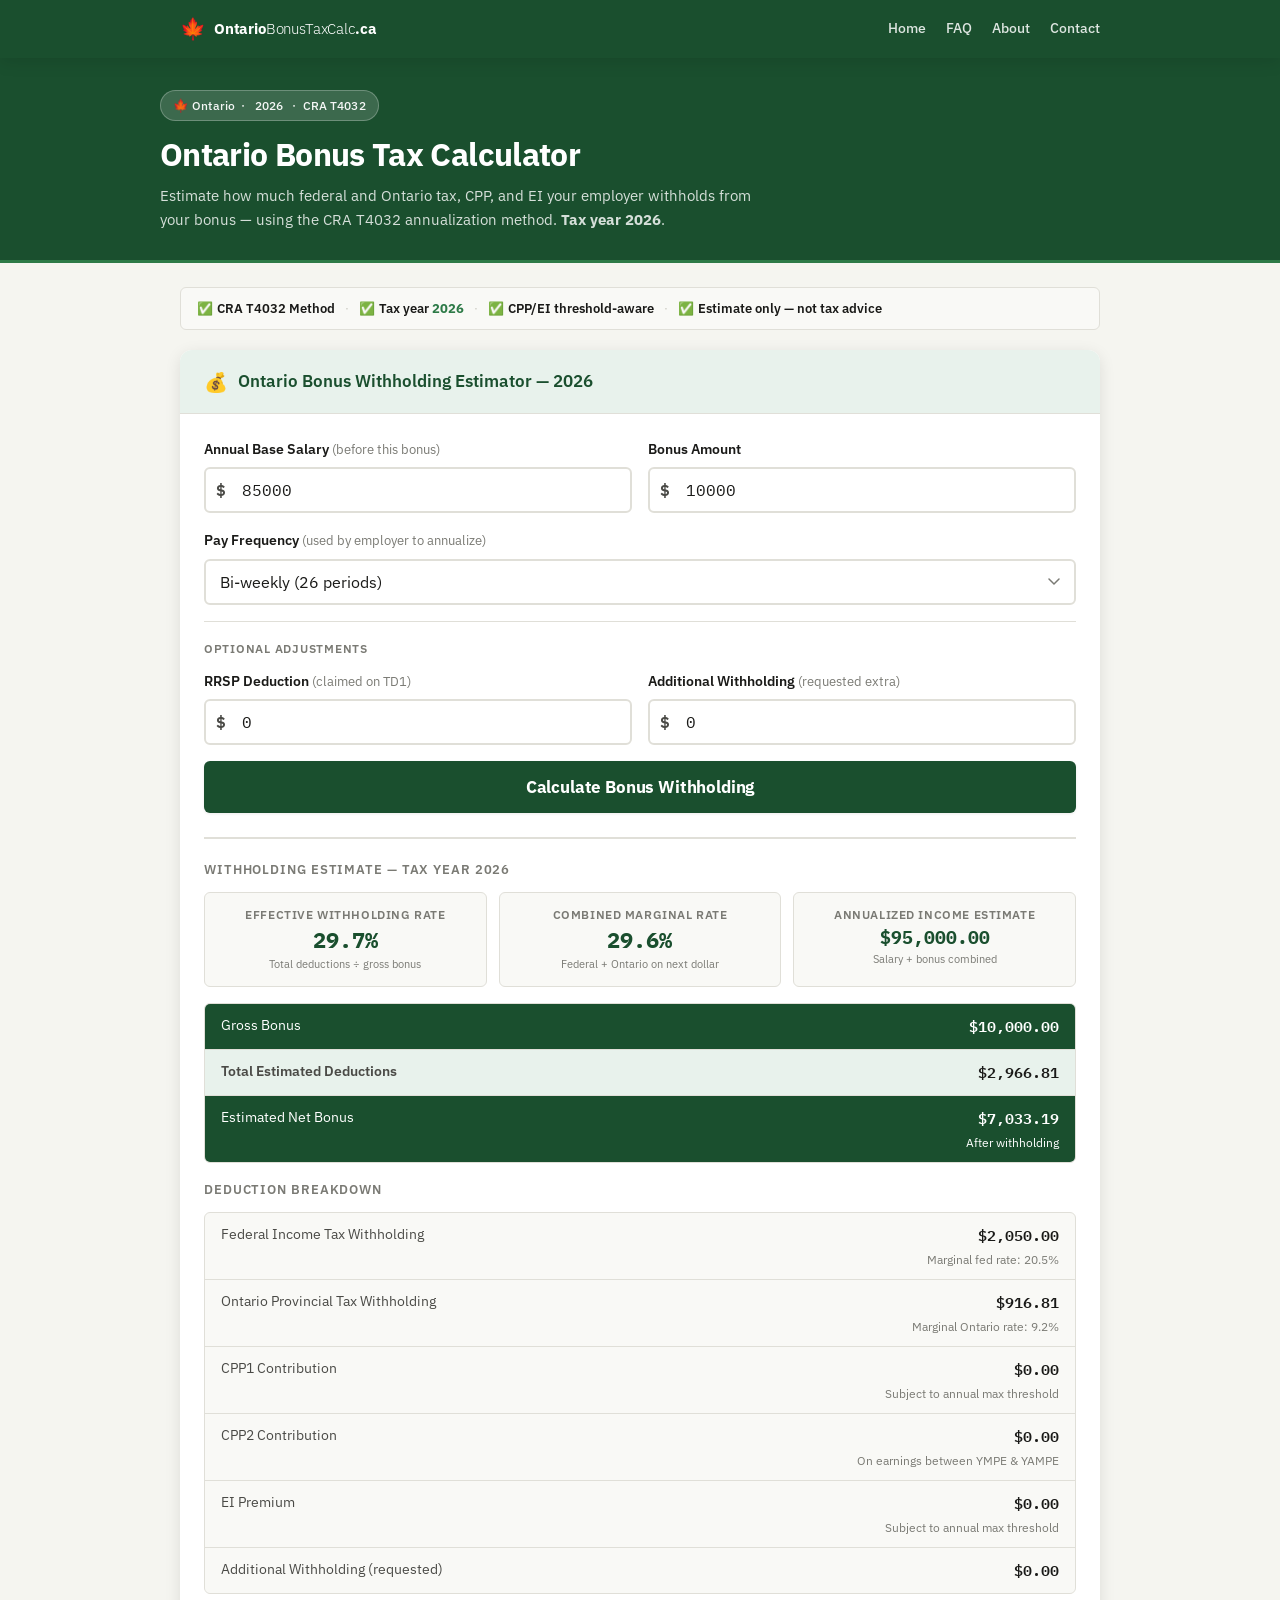
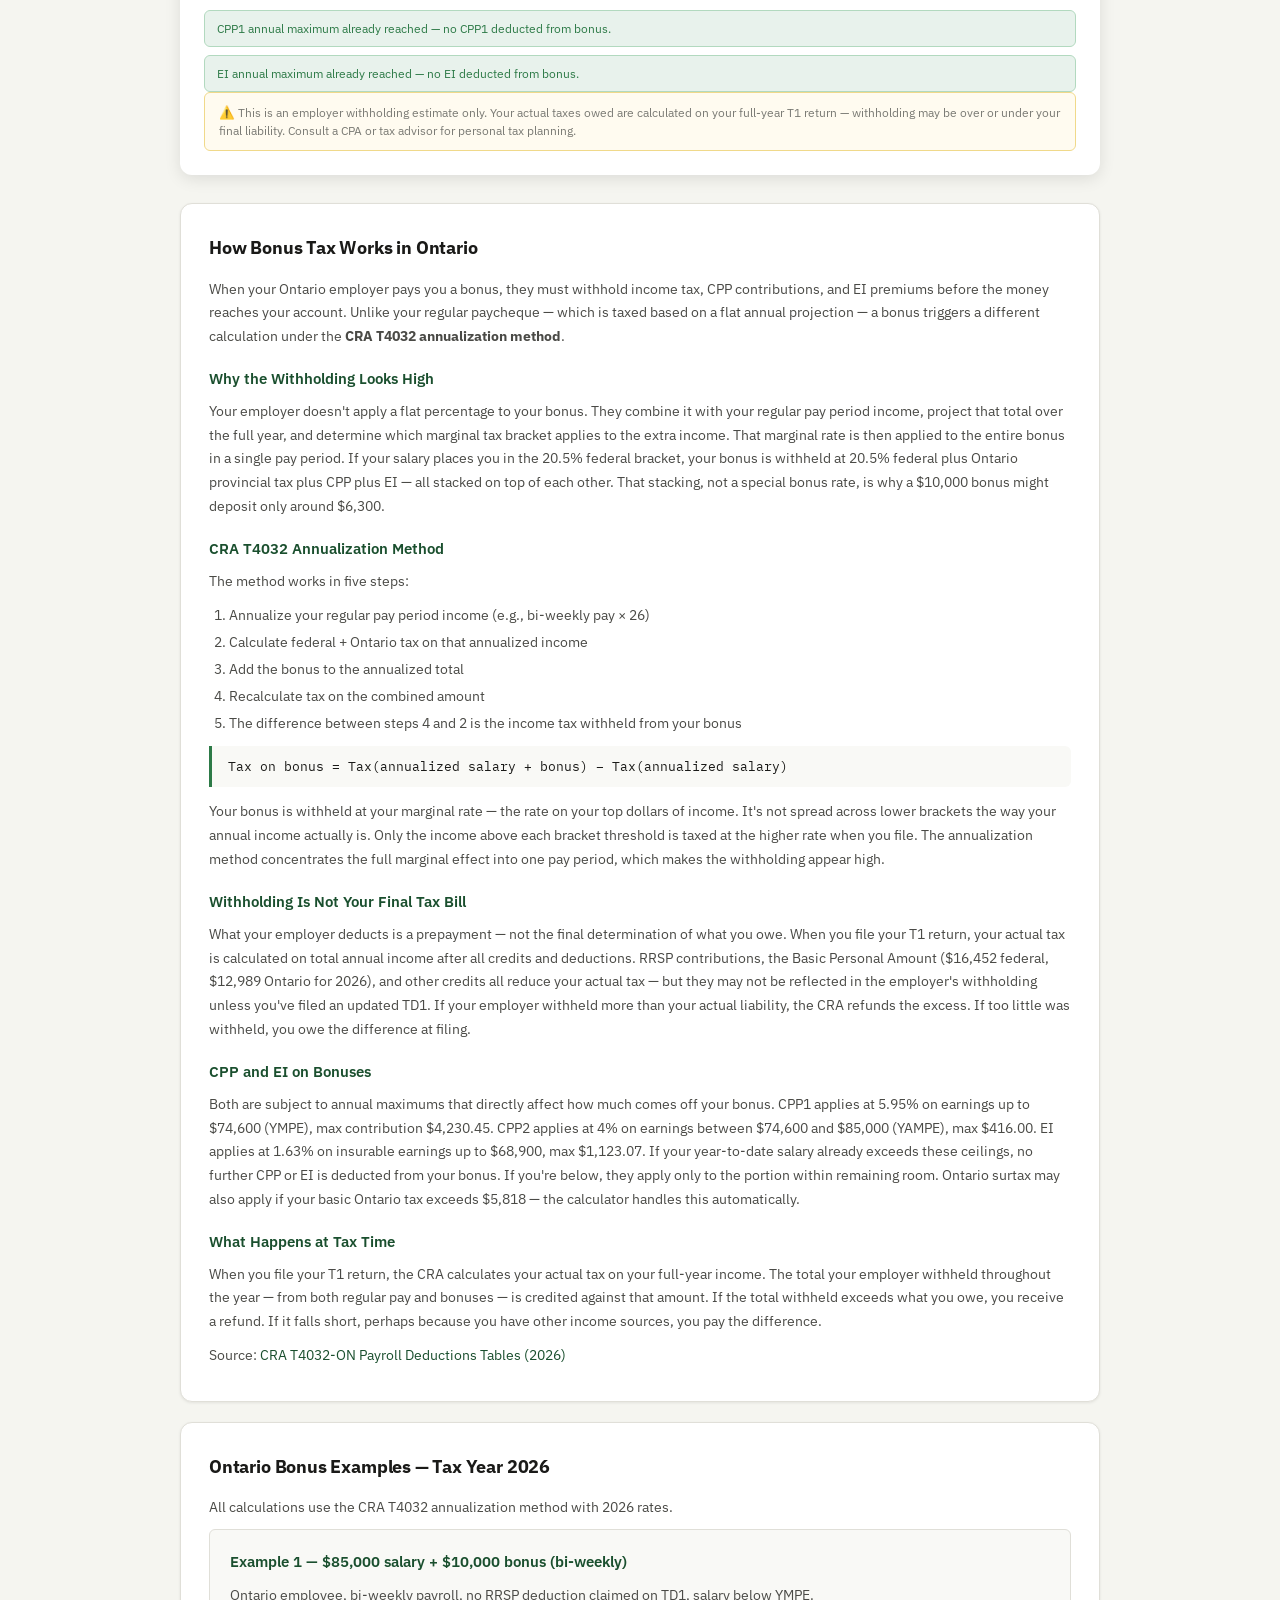
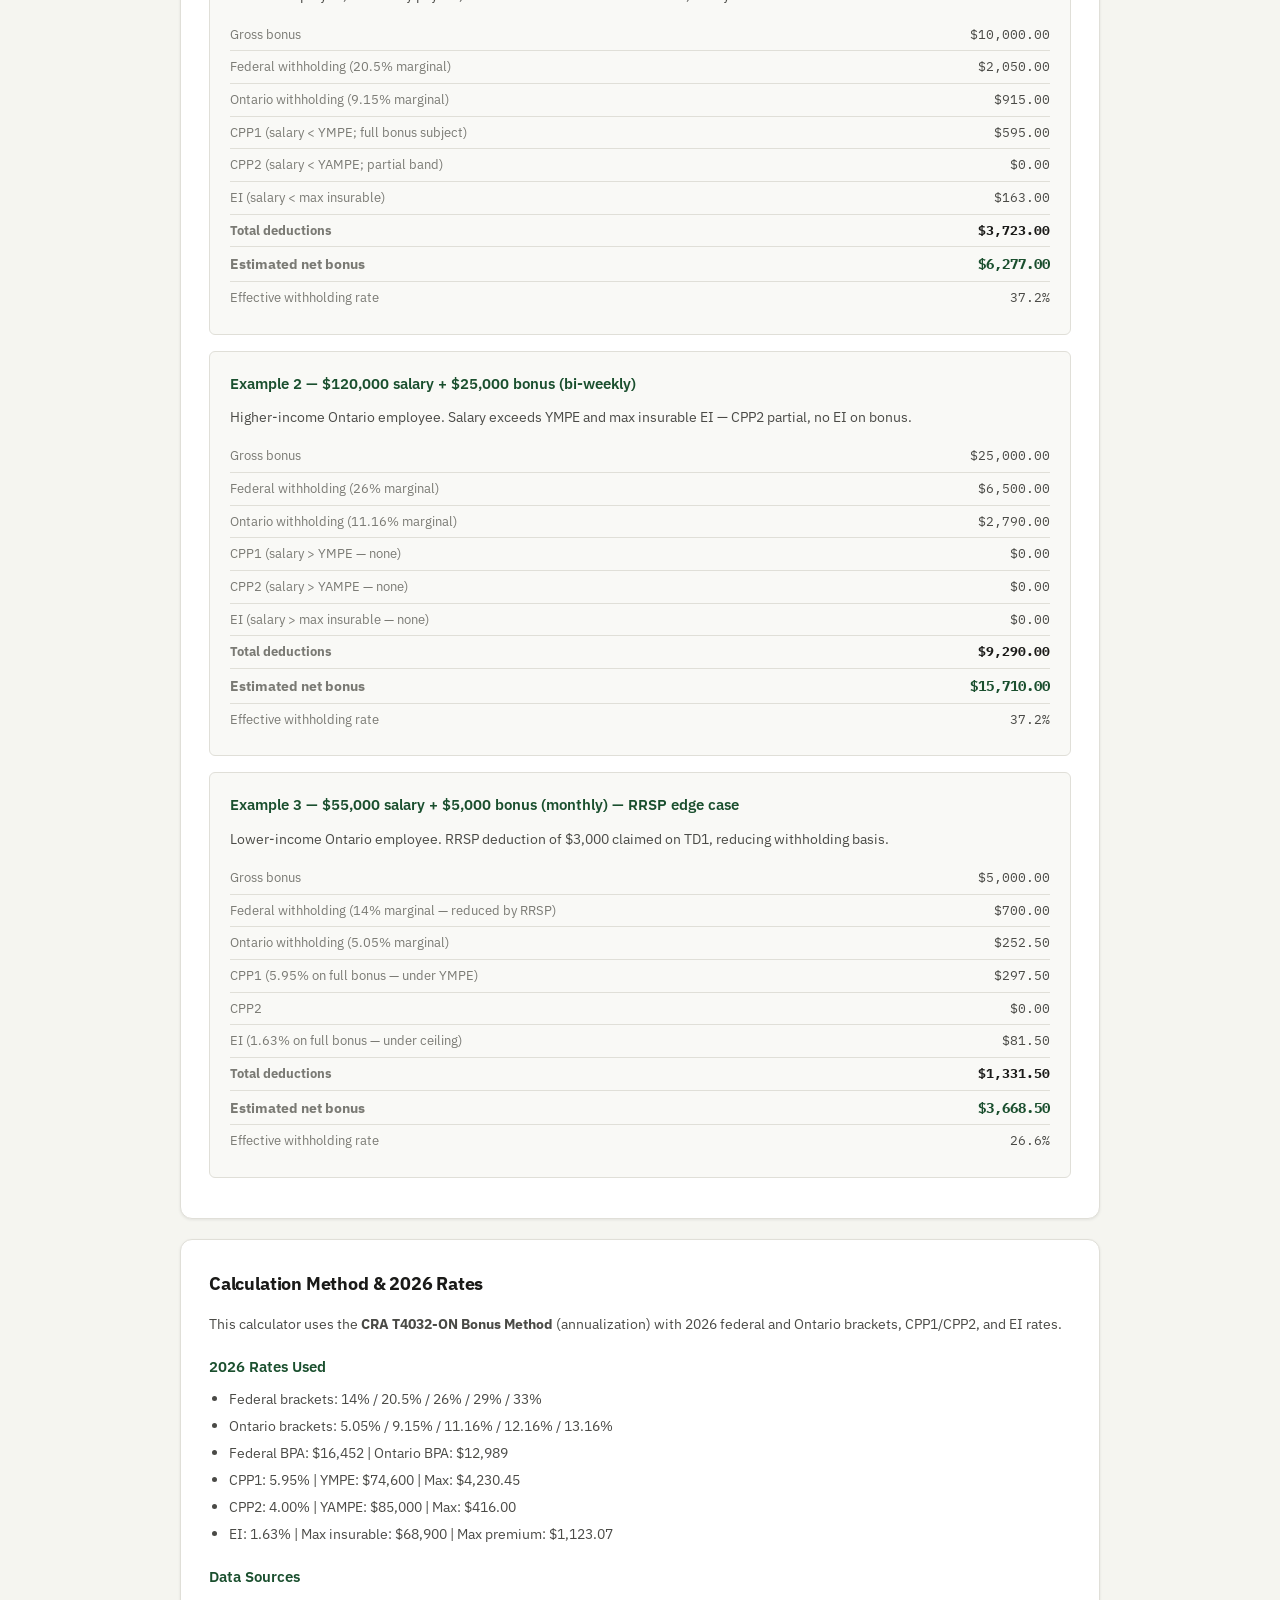
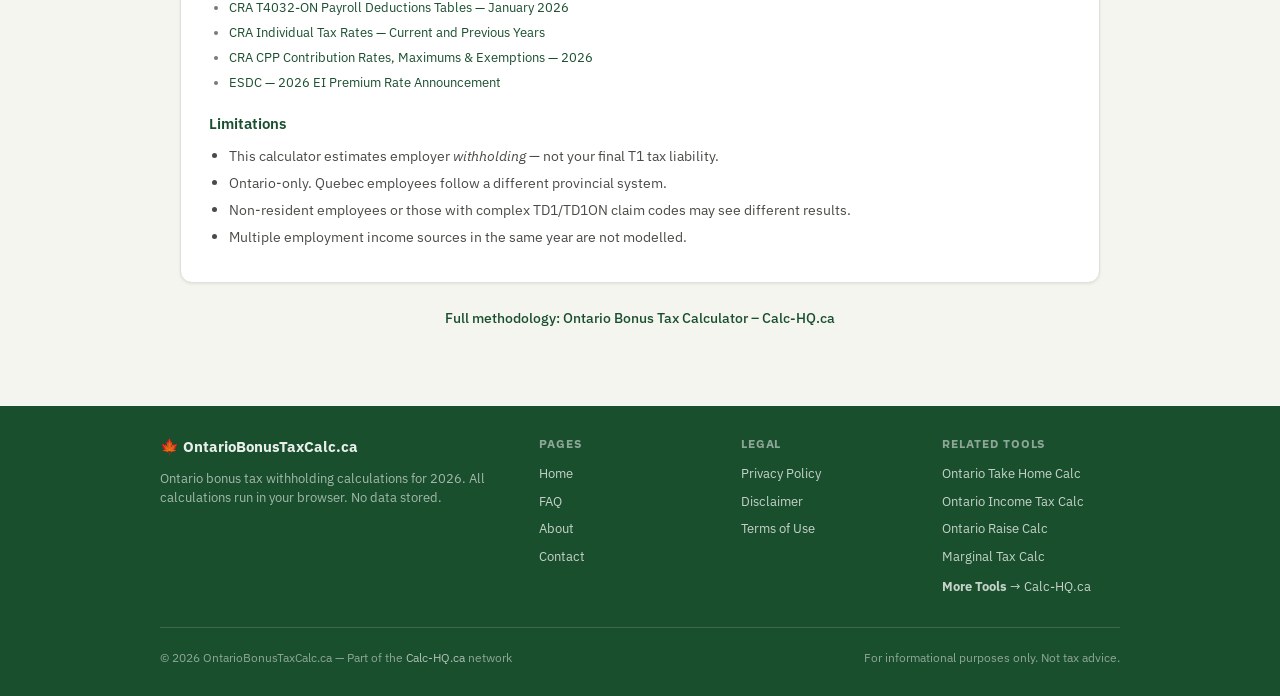
==== commit 22122089: "Consolidate calculator page content and move detailed FAQ support" ====
--- a/index.html
+++ b/index.html
@@ -17,7 +17,7 @@
   <title>Ontario Bonus Tax Calculator 2026 — CRA T4032 Withholding Estimate</title>
 
   <!-- AdSense -->
-  <script async src="https://pagead2.googlesyndication.com/pagead/js/adsbygoogle.js?client=ca-pub-7744853829365165" crossorigin="anonymous"></script>
+  <script async src="https://pagead2googlesyndication.com/pagead/js/adsbygoogle.js?client=ca-pub-7744853829365165" crossorigin="anonymous"></script>
 
   <!-- Stylesheet with cache bust -->
   <link rel="stylesheet" href="css/style.css?v=2026.2">
@@ -288,91 +288,44 @@
          data-full-width-responsive="true"></ins>
   </div>
 
-  <!-- ── Authority Content Sections ──────────────────────────────────────── -->
+  <!-- ── Content Sections ──────────────────────────────────────────────── -->
 
   <!-- 1. How Bonus Tax Works in Ontario -->
   <article class="authority-section" id="how-it-works">
     <h2>How Bonus Tax Works in Ontario</h2>
-    <p>When your Ontario employer pays you a bonus, they are legally required to withhold income tax, CPP contributions, and EI premiums before the money reaches your bank account. Unlike your regular bi-weekly or monthly paycheque — which is taxed based on a flat annualized projection of that regular amount — a bonus triggers a different withholding calculation under the <strong>CRA T4032 annualization method</strong>.</p>
-    <p>The employer does not simply apply a flat percentage to your bonus. Instead, they combine your bonus with your regular pay period income, project that combined figure over the full year, and then determine what marginal tax bracket applies to the extra income. That marginal tax becomes the withholding on your bonus.</p>
-    <h3>What This Calculator Computes</h3>
-    <p>For a $10,000 bonus on top of an $85,000 salary paid bi-weekly in Ontario, this calculator estimates:</p>
-    <ul>
-      <li>Federal income tax withholding: approx. $2,600 (26% marginal federal rate)</li>
-      <li>Ontario provincial tax withholding: approx. $910 (9.15% marginal Ontario rate)</li>
-      <li>CPP1/CPP2 impact: depends on your year-to-date earnings relative to YMPE ($74,600)</li>
-      <li>EI impact: depends on year-to-date insurable earnings relative to the $68,900 ceiling</li>
-      <li>Combined effective withholding rate: approximately 35–37% depending on timing</li>
-    </ul>
-    <h3>CRA T4032-ON Annualization Method</h3>
-    <p>The CRA T4032 bonus method requires the employer to:</p>
+    <p>When your Ontario employer pays you a bonus, they must withhold income tax, CPP contributions, and EI premiums before the money reaches your account. Unlike your regular paycheque — which is taxed based on a flat annual projection — a bonus triggers a different calculation under the <strong>CRA T4032 annualization method</strong>.</p>
+
+    <h3>Why the Withholding Looks High</h3>
+    <p>Your employer doesn't apply a flat percentage to your bonus. They combine it with your regular pay period income, project that total over the full year, and determine which marginal tax bracket applies to the extra income. That marginal rate is then applied to the entire bonus in a single pay period. If your salary places you in the 20.5% federal bracket, your bonus is withheld at 20.5% federal plus Ontario provincial tax plus CPP plus EI — all stacked on top of each other. That stacking, not a special bonus rate, is why a $10,000 bonus might deposit only around $6,300.</p>
+
+    <h3>CRA T4032 Annualization Method</h3>
+    <p>The method works in five steps:</p>
     <ol>
-      <li>Annualize the employee's regular pay period income (e.g., bi-weekly pay × 26)</li>
-      <li>Calculate the total federal + Ontario tax on that annualized regular income</li>
-      <li>Add the bonus to the annualized income</li>
-      <li>Recalculate total federal + Ontario tax on the combined annualized amount</li>
-      <li>The difference between steps 4 and 2 is the income tax to withhold from the bonus</li>
+      <li>Annualize your regular pay period income (e.g., bi-weekly pay × 26)</li>
+      <li>Calculate federal + Ontario tax on that annualized income</li>
+      <li>Add the bonus to the annualized total</li>
+      <li>Recalculate tax on the combined amount</li>
+      <li>The difference between steps 4 and 2 is the income tax withheld from your bonus</li>
     </ol>
     <div class="formula-display">Tax on bonus = Tax(annualized salary + bonus) − Tax(annualized salary)</div>
+    <p>Your bonus is withheld at your marginal rate — the rate on your top dollars of income. It's not spread across lower brackets the way your annual income actually is. Only the income above each bracket threshold is taxed at the higher rate when you file. The annualization method concentrates the full marginal effect into one pay period, which makes the withholding appear high.</p>
+
+    <h3>Withholding Is Not Your Final Tax Bill</h3>
+    <p>What your employer deducts is a prepayment — not the final determination of what you owe. When you file your T1 return, your actual tax is calculated on total annual income after all credits and deductions. RRSP contributions, the Basic Personal Amount ($16,452 federal, $12,989 Ontario for 2026), and other credits all reduce your actual tax — but they may not be reflected in the employer's withholding unless you've filed an updated TD1. If your employer withheld more than your actual liability, the CRA refunds the excess. If too little was withheld, you owe the difference at filing.</p>
+
+    <h3>CPP and EI on Bonuses</h3>
+    <p>Both are subject to annual maximums that directly affect how much comes off your bonus. CPP1 applies at 5.95% on earnings up to $74,600 (YMPE), max contribution $4,230.45. CPP2 applies at 4% on earnings between $74,600 and $85,000 (YAMPE), max $416.00. EI applies at 1.63% on insurable earnings up to $68,900, max $1,123.07. If your year-to-date salary already exceeds these ceilings, no further CPP or EI is deducted from your bonus. If you're below, they apply only to the portion within remaining room. Ontario surtax may also apply if your basic Ontario tax exceeds $5,818 — the calculator handles this automatically.</p>
+
+    <h3>What Happens at Tax Time</h3>
+    <p>When you file your T1 return, the CRA calculates your actual tax on your full-year income. The total your employer withheld throughout the year — from both regular pay and bonuses — is credited against that amount. If the total withheld exceeds what you owe, you receive a refund. If it falls short, perhaps because you have other income sources, you pay the difference.</p>
+
     <p class="source-cite">Source: <a href="https://www.canada.ca/en/revenue-agency/services/forms-publications/payroll/t4032-payroll-deductions-tables/t4032on-jan/t4032on-january-general-information.html" target="_blank" rel="noopener noreferrer">CRA T4032-ON Payroll Deductions Tables (2026)</a></p>
   </article>
 
-  <!-- 2. Why Your Bonus Looks Over-Taxed -->
-  <article class="authority-section" id="why-overtaxed">
-    <h2>Why Your Bonus Looks Over-Taxed</h2>
-    <p>Employees in Ontario frequently receive a $10,000 bonus and are surprised to see only $6,300–$6,500 deposited. The reason is not that bonuses are taxed at a special high rate — it is that the annualization method applies your <strong>marginal tax rate</strong> to the full bonus amount in a single pay period.</p>
-    <p>If your $85,000 salary places you in the 20.5% federal bracket, your entire $10,000 bonus is withheld at 20.5% federal + 9.15% Ontario + CPP + EI. Compare that to a regular bi-weekly paycheque of $3,269 — that pay period is only withholding its proportional share of tax across the full year.</p>
-    <h3>The Marginal Rate Misconception</h3>
-    <p>Many employees believe their entire salary is taxed at their marginal rate after receiving a bonus with heavy withholding. This is not how Canadian income tax works. Only the income above each bracket threshold is taxed at the higher rate. The annualization method concentrates the tax effect of the full bonus into one pay period, which is why withholding appears high relative to your normal cheque.</p>
-    <h3>The Annualization Effect in Practice</h3>
-    <p>Consider an employee earning $95,000 annually (bi-weekly). Their regular bi-weekly pay of $3,654 is withheld at rates spread across lower brackets. When a $15,000 bonus arrives, the annualization projects $110,000 total income — pushing the marginal federal rate to 26% on the portion above $117,045... actually, at $110,000, the federal marginal rate is still 20.5%, but the Ontario marginal rate may have increased. The entire bonus is then withheld at those marginal rates in a single period, creating the "over-taxed" appearance.</p>
-    <h3>Year-End True-Up</h3>
-    <p>At tax filing time (April 30 each year), your T1 return calculates your actual tax owing based on your total annual income. If your employer withheld more than your actual tax liability — which can happen if CPP/EI were over-withheld or if your income puts you in a lower effective bracket — the CRA refunds the excess. Withholding is not your final tax bill.</p>
-  </article>
-
-  <!-- 3. Bonus Withholding vs Actual Taxes Owed -->
-  <article class="authority-section" id="withholding-vs-actual">
-    <h2>Bonus Withholding vs Actual Taxes Owed</h2>
-    <p>The most important distinction in Canadian bonus taxation: <strong>employer withholding and CRA taxes owed are two separate things</strong>. What your employer deducts at source is a remittance on your behalf — it is not the final determination of your tax liability.</p>
-    <h3>Withholding (Employer Obligation)</h3>
-    <p>Under the <em>Income Tax Act</em> (Canada), employers must withhold estimated income tax on all employment income using the CRA T4032 tables. For bonuses, they use the annualization method described above. This withholding is credited toward your total annual tax balance.</p>
-    <h3>Actual Taxes Owed (T1 Return)</h3>
-    <p>Your actual Ontario income tax for the year is determined on your T1 General return by applying federal and Ontario brackets to your <strong>total annual taxable income</strong> — salary + bonus + any other income — after all credits and deductions. The Basic Personal Amount ($16,452 federal, $12,989 Ontario for 2026) offsets some tax before any bracket rate applies.</p>
-    <h3>Common Scenarios Where Withholding ≠ Tax Owing</h3>
-    <ul>
-      <li><strong>Over-withholding:</strong> Your bonus pushed projected annual income into a higher bracket, but your actual full-year income was lower (e.g., you left the job in September). CRA issues a refund.</li>
-      <li><strong>Under-withholding:</strong> You have other income sources (rental, freelance, investment) that your employer could not account for. You may owe additional tax in April.</li>
-      <li><strong>RRSP deduction:</strong> If you make an RRSP contribution before March 1 of the following year and claim it on your return, it reduces your taxable income and lowers your actual tax owing — potentially turning a "heavily withheld bonus" into a net refund.</li>
-      <li><strong>CPP/EI over-contributions:</strong> If you worked at multiple employers and collectively exceeded the annual CPP/EI maximums ($4,230.45 CPP1 / $1,123.07 EI for 2026), the CRA refunds the excess through your T1 return.</li>
-    </ul>
-  </article>
-
-  <!-- 4. CPP and EI on Bonuses -->
-  <article class="authority-section" id="cpp-ei">
-    <h2>CPP and EI on Bonuses</h2>
-    <p>CPP and EI are not withheld at a flat rate from your entire bonus. Both are subject to <strong>annual maximum contribution thresholds</strong>. Whether your bonus triggers CPP or EI — and how much — depends entirely on your year-to-date earnings at the time the bonus is paid.</p>
-    <h3>CPP1 on Bonuses (2026)</h3>
-    <p>CPP1 applies at <code>5.95%</code> on pensionable earnings between the <strong>basic exemption ($3,500)</strong> and the <strong>Year's Maximum Pensionable Earnings (YMPE: $74,600)</strong>. The maximum employee CPP1 contribution is <code>$4,230.45</code> per year.</p>
-    <ul>
-      <li>If your year-to-date salary is already above $74,600 before the bonus: <strong>zero CPP1</strong> is withheld from the bonus.</li>
-      <li>If your year-to-date salary is $60,000 and the bonus is $10,000: CPP1 applies only on the portion that brings total earnings up to $74,600 — i.e., on $10,000 (since $60,000 + $10,000 = $70,000 ≤ $74,600 in this case, the full $10,000 gets CPP1 at 5.95% = $595).</li>
-      <li>If your year-to-date salary is $70,000 and the bonus is $10,000: CPP1 applies only on $4,600 ($74,600 − $70,000) × 5.95% = $273.70.</li>
-    </ul>
-    <h3>CPP2 on Bonuses (2026)</h3>
-    <p>CPP2 applies at <code>4%</code> on earnings between the YMPE ($74,600) and the Year's Additional Maximum Pensionable Earnings (YAMPE: $85,000). The maximum CPP2 contribution is <code>$416.00</code> per year. CPP2 contributions do <strong>not</strong> generate a non-refundable tax credit.</p>
-    <h3>EI Premiums on Bonuses (2026)</h3>
-    <p>EI is withheld at <code>1.63%</code> on insurable earnings up to the annual maximum insurable earnings ceiling of <code>$68,900</code>. The maximum annual EI premium is <code>$1,123.07</code>.</p>
-    <ul>
-      <li>If your year-to-date salary already exceeds $68,900: <strong>zero EI</strong> is withheld from the bonus.</li>
-      <li>If your year-to-date salary is $65,000 and the bonus is $10,000: EI applies on $3,900 ($68,900 − $65,000) × 1.63% = $63.57.</li>
-    </ul>
-    <p class="source-cite">Sources: <a href="https://www.canada.ca/en/revenue-agency/services/tax/businesses/topics/payroll/payroll-deductions-contributions/canada-pension-plan-cpp/cpp-contribution-rates-maximums-exemptions.html" target="_blank" rel="noopener noreferrer">CRA CPP 2026</a> &nbsp;·&nbsp; <a href="https://www.canada.ca/en/employment-social-development/news/2025/09/canada-employment-insurance-commission-sets-the-2026-employment-insurance-premium-rate.html" target="_blank" rel="noopener noreferrer">ESDC EI 2026</a></p>
-  </article>
-
-  <!-- 5. Ontario Bonus Examples -->
+  <!-- 2. Ontario Bonus Examples -->
   <article class="authority-section" id="examples">
     <h2>Ontario Bonus Examples — Tax Year 2026</h2>
-    <p>The following examples use actual 2026 CRA rates and brackets. All calculations use the T4032 annualization method. Salary is assumed to be the total base salary earned through the full year (year-to-date earnings equal to annual salary at time of bonus payment).</p>
+    <p>All calculations use the CRA T4032 annualization method with 2026 rates.</p>
 
     <div class="example-block">
       <h3>Example 1 — $85,000 salary + $10,000 bonus (bi-weekly)</h3>
@@ -390,7 +343,7 @@
 
     <div class="example-block">
       <h3>Example 2 — $120,000 salary + $25,000 bonus (bi-weekly)</h3>
-      <p>Higher-income Ontario employee. Salary exceeds YMPE ($74,600) and max insurable EI ($68,900) — CPP2 partial, no EI on bonus.</p>
+      <p>Higher-income Ontario employee. Salary exceeds YMPE and max insurable EI — CPP2 partial, no EI on bonus.</p>
       <div class="ex-row"><span>Gross bonus</span><span>$25,000.00</span></div>
       <div class="ex-row"><span>Federal withholding (26% marginal)</span><span>$6,500.00</span></div>
       <div class="ex-row"><span>Ontario withholding (11.16% marginal)</span><span>$2,790.00</span></div>
@@ -417,58 +370,21 @@
     </div>
   </article>
 
-  <!-- 6. Common Bonus Tax Questions (high-intent decision content) -->
-  <article class="authority-section" id="faq">
-    <h2>Common Bonus Tax Questions</h2>
-
-    <div class="faq-item">
-      <div class="faq-q">Can I reduce bonus withholding by asking my employer to hold back on CPP or EI?</div>
-      <div class="faq-a">
-        <p>No. Employers are legally required to withhold CPP and EI under the <em>Canada Pension Plan Act</em> and the <em>Employment Insurance Act</em> respectively — subject only to the annual maximum thresholds. However, if you are approaching the annual maximums ($4,230.45 CPP1 / $1,123.07 EI), the employer is obligated to reduce deductions accordingly. You can also ask your employer to apply an RRSP deduction amount on Form TD1 to reduce income tax withholding.</p>
-      </div>
-    </div>
-
-    <div class="faq-item">
-      <div class="faq-q">My employer used a flat 30% withholding on my bonus — is that correct?</div>
-      <div class="faq-a">
-        <p>No. The CRA does not authorize a flat-rate lump-sum withholding for employment bonuses in Ontario. The correct method is the T4032 annualization method. Some employers may use simplified approximations, but any significant deviation from the annualization method should be verified with your payroll department. If under-withheld, you may owe tax on your T1 return.</p>
-      </div>
-    </div>
-
-    <div class="faq-item">
-      <div class="faq-q">How does Ontario surtax interact with bonus income?</div>
-      <div class="faq-a">
-        <p>Ontario surtax is an additional provincial tax that applies when your basic Ontario tax exceeds $5,818 (20% surtax on the excess) or $7,446 (an additional 36% surtax). For 2026, this typically affects incomes above approximately $90,000–$100,000. If your bonus pushes your annualized income into surtax territory, the T4032 withholding includes the surtax automatically — this calculator accounts for it.</p>
-      </div>
-    </div>
-  </article>
-
-  <!-- 7. CRA Methodology -->
+  <!-- 3. Calculation Method & 2026 Rates -->
   <article class="authority-section" id="methodology">
-    <h2>CRA Methodology &amp; Formula Transparency</h2>
-    <p>All calculations in this tool use the <strong>CRA T4032-ON Bonus Method</strong> (annualization) as documented in the Payroll Deductions Tables for Ontario, effective January 2026.</p>
-    <h3>Step-by-Step Calculation</h3>
-    <ol>
-      <li><strong>Annualize regular income:</strong> <code>Regular period income × pay periods per year</code></li>
-      <li><strong>Calculate tax on annualized salary:</strong> Apply federal brackets, subtract Federal BPA credit (<code>$16,452 × 14%</code>); apply Ontario brackets, subtract Ontario BPA credit (<code>$12,989 × 5.05%</code>); add Ontario surtax if applicable.</li>
-      <li><strong>Add bonus:</strong> <code>Annualized salary + bonus amount</code></li>
-      <li><strong>Recalculate tax on combined total</strong> using same method as step 2.</li>
-      <li><strong>Tax to withhold on bonus:</strong> <code>Tax(salary + bonus) − Tax(salary)</code></li>
-      <li><strong>CPP1 on bonus:</strong> <code>min(bonus × 5.95%, remaining CPP1 room)</code> — limited to earnings below YMPE ($74,600).</li>
-      <li><strong>CPP2 on bonus:</strong> <code>min(bonus portion in YMPE–YAMPE band × 4%, remaining CPP2 room)</code></li>
-      <li><strong>EI on bonus:</strong> <code>min(bonus portion below max insurable ceiling × 1.63%, remaining EI room)</code></li>
-      <li><strong>Optional deduction:</strong> RRSP deduction reduces taxable income at steps 2 and 4.</li>
-    </ol>
-    <h3>2026 Rates Reference</h3>
+    <h2>Calculation Method &amp; 2026 Rates</h2>
+    <p>This calculator uses the <strong>CRA T4032-ON Bonus Method</strong> (annualization) with 2026 federal and Ontario brackets, CPP1/CPP2, and EI rates.</p>
+
+    <h3>2026 Rates Used</h3>
     <ul>
       <li>Federal brackets: 14% / 20.5% / 26% / 29% / 33%</li>
       <li>Ontario brackets: 5.05% / 9.15% / 11.16% / 12.16% / 13.16%</li>
-      <li>Federal BPA: $16,452 (full) | Credit rate: 14%</li>
-      <li>Ontario BPA: $12,989 | Credit rate: 5.05%</li>
+      <li>Federal BPA: $16,452 | Ontario BPA: $12,989</li>
       <li>CPP1: 5.95% | YMPE: $74,600 | Max: $4,230.45</li>
       <li>CPP2: 4.00% | YAMPE: $85,000 | Max: $416.00</li>
       <li>EI: 1.63% | Max insurable: $68,900 | Max premium: $1,123.07</li>
     </ul>
+
     <h3>Data Sources</h3>
     <ul class="source-list">
       <li><a href="https://www.canada.ca/en/revenue-agency/services/forms-publications/payroll/t4032-payroll-deductions-tables/t4032on-jan/t4032on-january-general-information.html" target="_blank" rel="noopener noreferrer">CRA T4032-ON Payroll Deductions Tables — January 2026</a></li>
@@ -476,14 +392,13 @@
       <li><a href="https://www.canada.ca/en/revenue-agency/services/tax/businesses/topics/payroll/payroll-deductions-contributions/canada-pension-plan-cpp/cpp-contribution-rates-maximums-exemptions.html" target="_blank" rel="noopener noreferrer">CRA CPP Contribution Rates, Maximums &amp; Exemptions — 2026</a></li>
       <li><a href="https://www.canada.ca/en/employment-social-development/news/2025/09/canada-employment-insurance-commission-sets-the-2026-employment-insurance-premium-rate.html" target="_blank" rel="noopener noreferrer">ESDC — 2026 EI Premium Rate Announcement</a></li>
     </ul>
+
     <h3>Limitations</h3>
     <ul>
       <li>This calculator estimates employer <em>withholding</em> — not your final T1 tax liability.</li>
-      <li>Quebec employees follow a different provincial system (QPP, Quebec income tax) — this tool is Ontario-only.</li>
-      <li>Non-resident employees or those with complex TD1/TD1ON claim codes may see different results from their employer.</li>
-      <li>Self-employed individuals do not have bonus withholding — they pay tax through quarterly instalments or on their T1 return.</li>
-      <li>Ontario surtax approximation applies where basic Ontario tax exceeds CRA thresholds; exact surtax amounts depend on the full T1 calculation.</li>
-      <li>Multiple employment income sources in the same year are not modelled — enter combined salary if applicable.</li>
+      <li>Ontario-only. Quebec employees follow a different provincial system.</li>
+      <li>Non-resident employees or those with complex TD1/TD1ON claim codes may see different results.</li>
+      <li>Multiple employment income sources in the same year are not modelled.</li>
     </ul>
   </article>
 
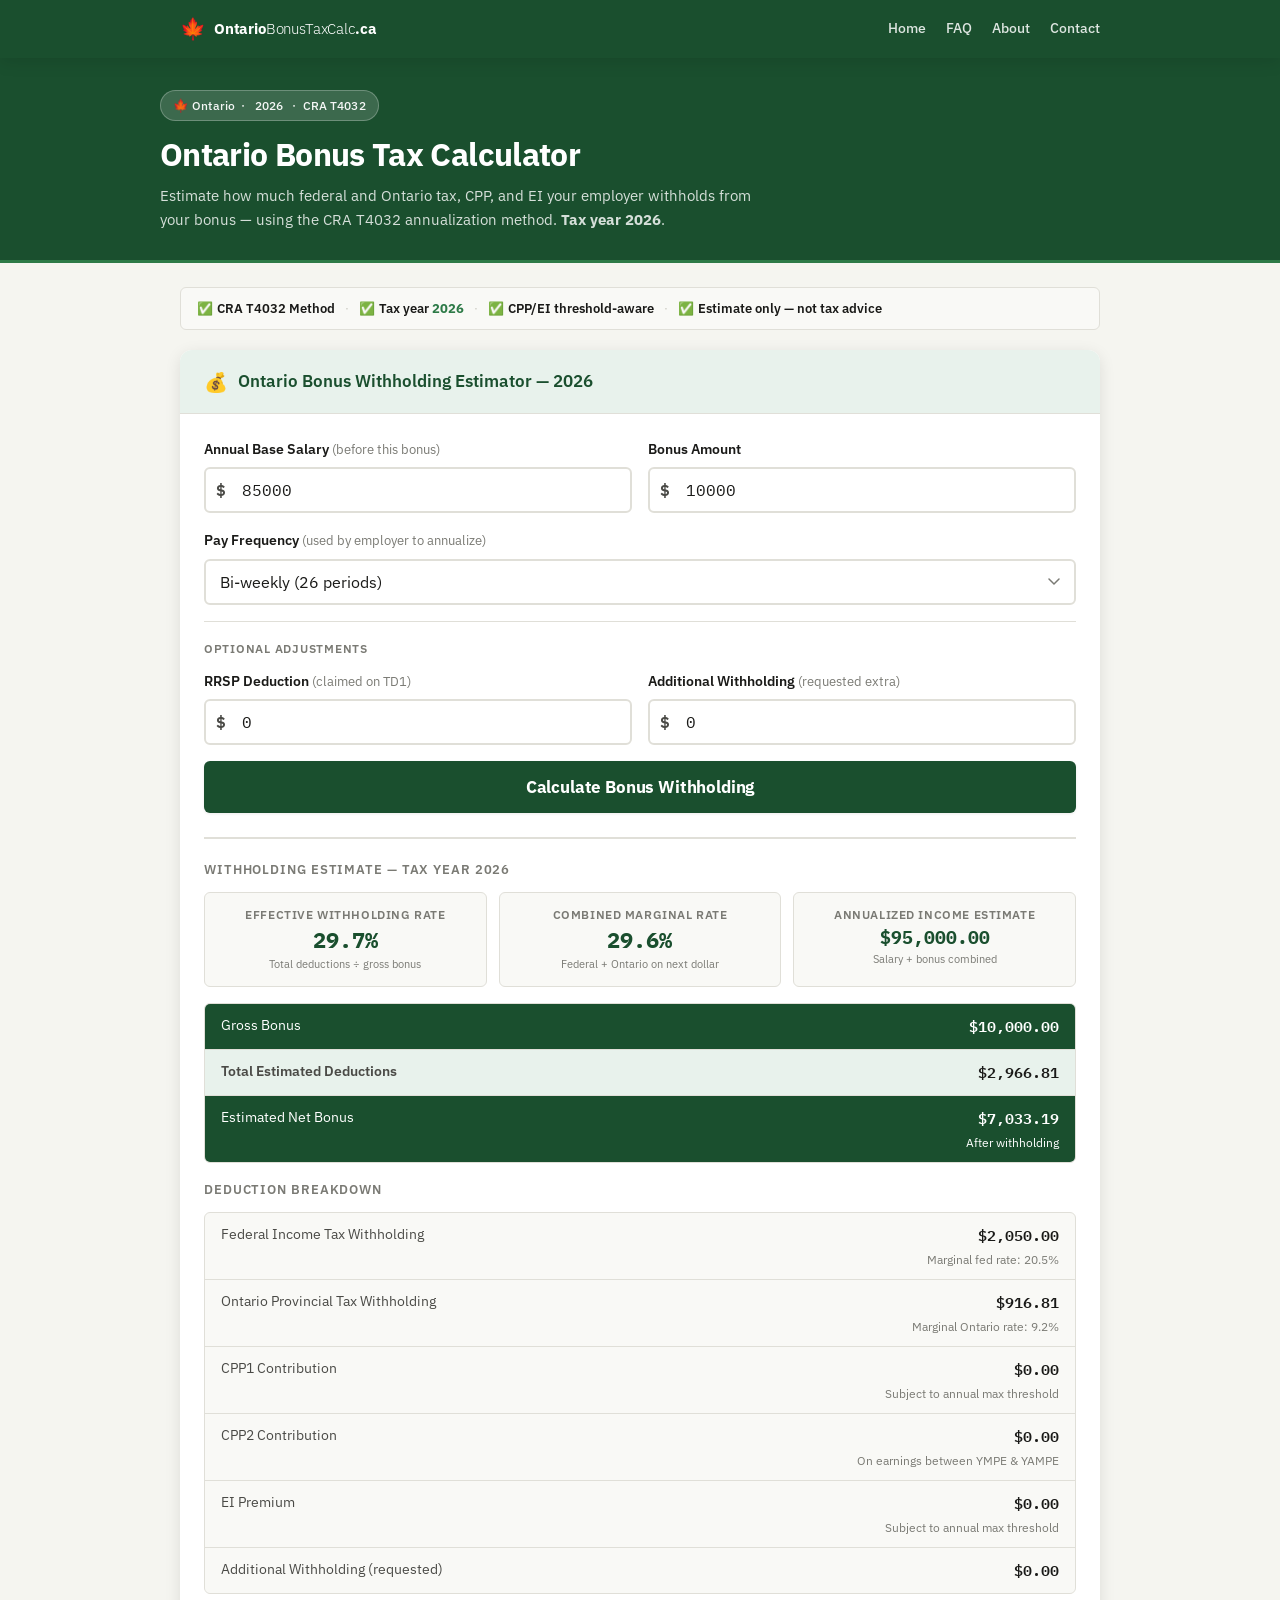
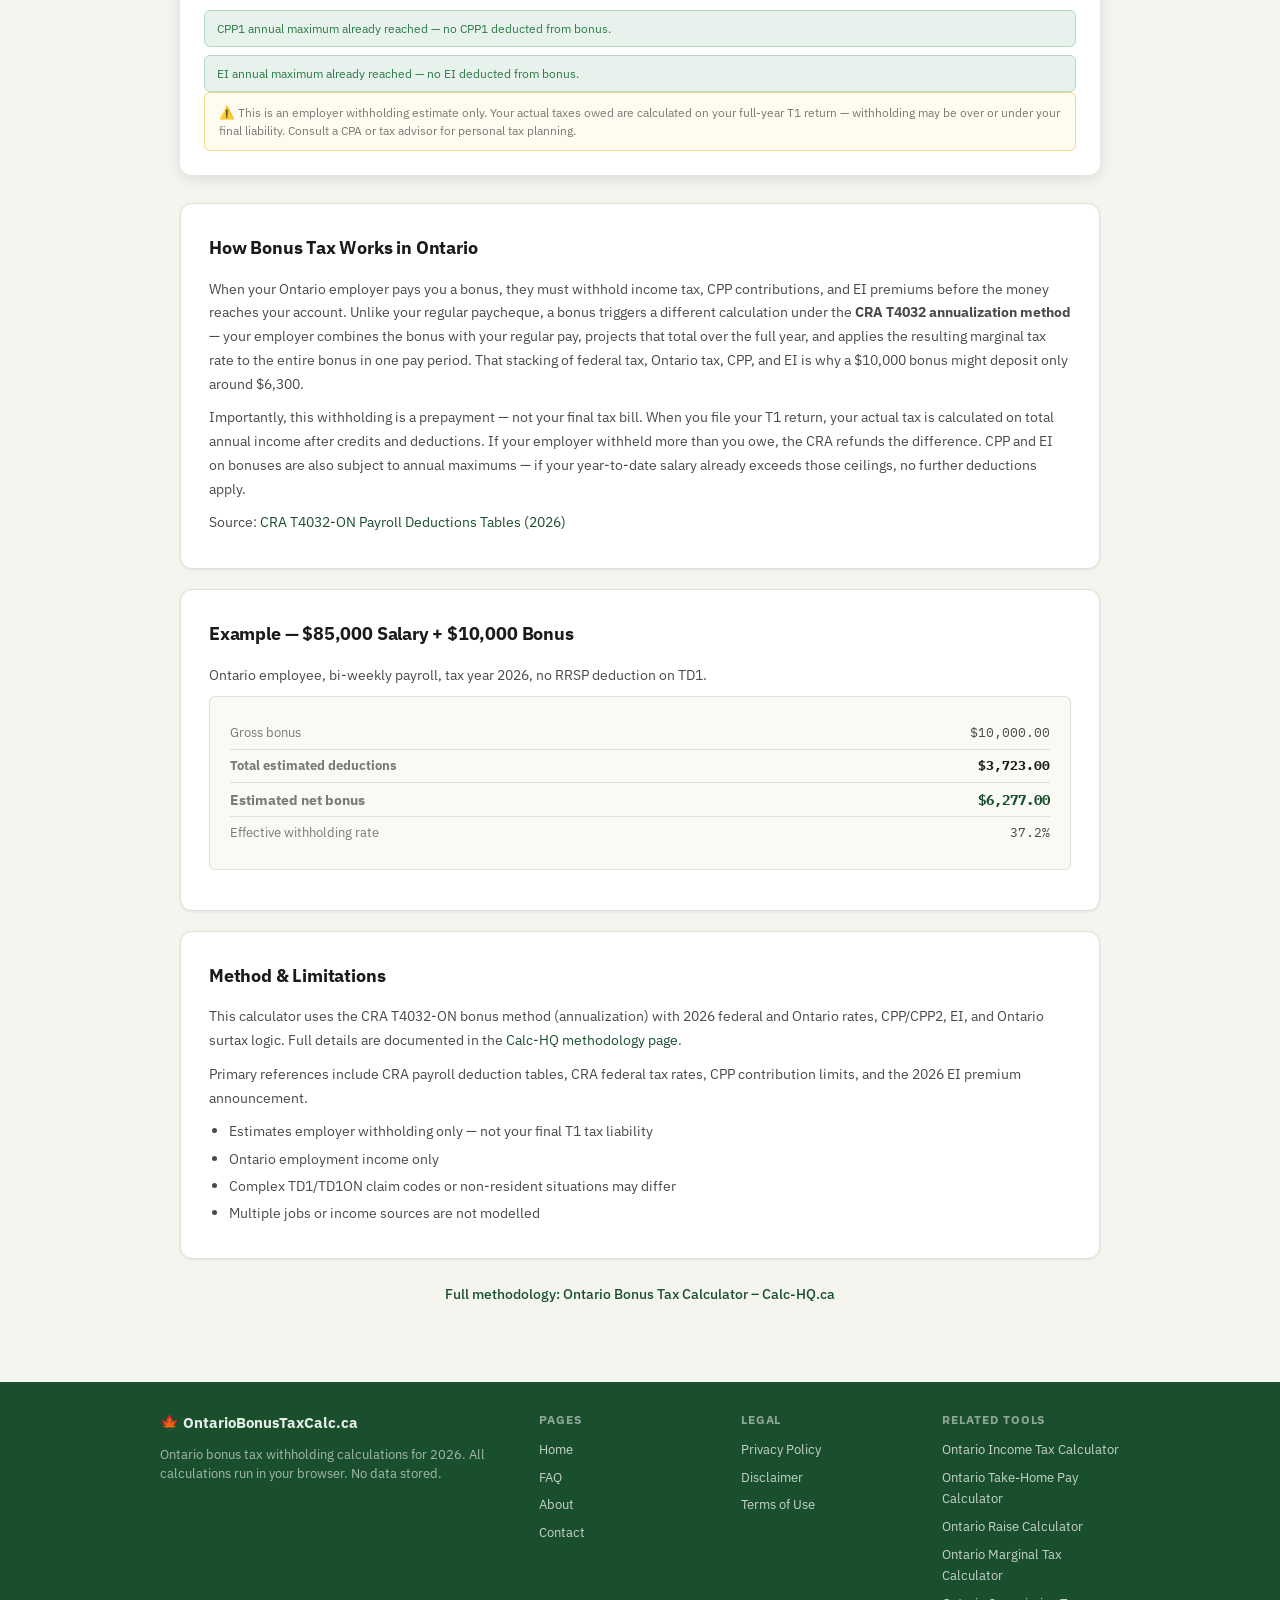
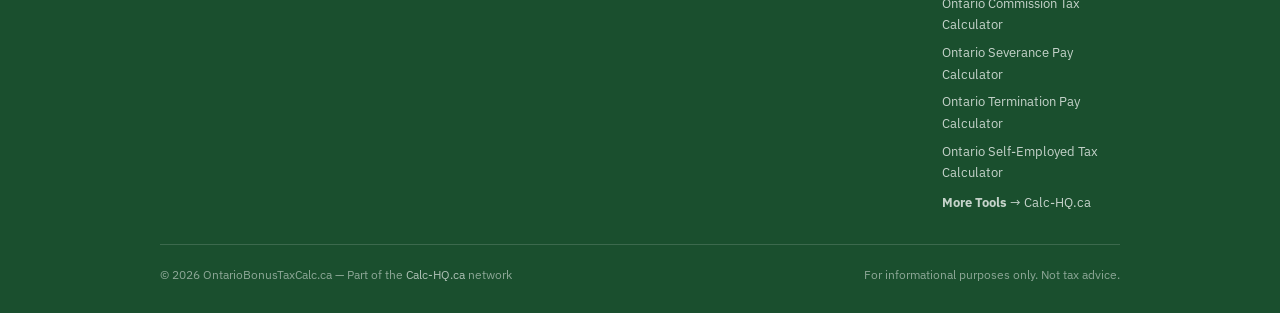
==== commit c6a179d6: "Condense Ontario bonus homepage content" ====
--- a/index.html
+++ b/index.html
@@ -290,115 +290,36 @@
 
   <!-- ── Content Sections ──────────────────────────────────────────────── -->
 
-  <!-- 1. How Bonus Tax Works in Ontario -->
+  <!-- How Bonus Tax Works in Ontario -->
   <article class="authority-section" id="how-it-works">
     <h2>How Bonus Tax Works in Ontario</h2>
-    <p>When your Ontario employer pays you a bonus, they must withhold income tax, CPP contributions, and EI premiums before the money reaches your account. Unlike your regular paycheque — which is taxed based on a flat annual projection — a bonus triggers a different calculation under the <strong>CRA T4032 annualization method</strong>.</p>
-
-    <h3>Why the Withholding Looks High</h3>
-    <p>Your employer doesn't apply a flat percentage to your bonus. They combine it with your regular pay period income, project that total over the full year, and determine which marginal tax bracket applies to the extra income. That marginal rate is then applied to the entire bonus in a single pay period. If your salary places you in the 20.5% federal bracket, your bonus is withheld at 20.5% federal plus Ontario provincial tax plus CPP plus EI — all stacked on top of each other. That stacking, not a special bonus rate, is why a $10,000 bonus might deposit only around $6,300.</p>
-
-    <h3>CRA T4032 Annualization Method</h3>
-    <p>The method works in five steps:</p>
-    <ol>
-      <li>Annualize your regular pay period income (e.g., bi-weekly pay × 26)</li>
-      <li>Calculate federal + Ontario tax on that annualized income</li>
-      <li>Add the bonus to the annualized total</li>
-      <li>Recalculate tax on the combined amount</li>
-      <li>The difference between steps 4 and 2 is the income tax withheld from your bonus</li>
-    </ol>
-    <div class="formula-display">Tax on bonus = Tax(annualized salary + bonus) − Tax(annualized salary)</div>
-    <p>Your bonus is withheld at your marginal rate — the rate on your top dollars of income. It's not spread across lower brackets the way your annual income actually is. Only the income above each bracket threshold is taxed at the higher rate when you file. The annualization method concentrates the full marginal effect into one pay period, which makes the withholding appear high.</p>
-
-    <h3>Withholding Is Not Your Final Tax Bill</h3>
-    <p>What your employer deducts is a prepayment — not the final determination of what you owe. When you file your T1 return, your actual tax is calculated on total annual income after all credits and deductions. RRSP contributions, the Basic Personal Amount ($16,452 federal, $12,989 Ontario for 2026), and other credits all reduce your actual tax — but they may not be reflected in the employer's withholding unless you've filed an updated TD1. If your employer withheld more than your actual liability, the CRA refunds the excess. If too little was withheld, you owe the difference at filing.</p>
-
-    <h3>CPP and EI on Bonuses</h3>
-    <p>Both are subject to annual maximums that directly affect how much comes off your bonus. CPP1 applies at 5.95% on earnings up to $74,600 (YMPE), max contribution $4,230.45. CPP2 applies at 4% on earnings between $74,600 and $85,000 (YAMPE), max $416.00. EI applies at 1.63% on insurable earnings up to $68,900, max $1,123.07. If your year-to-date salary already exceeds these ceilings, no further CPP or EI is deducted from your bonus. If you're below, they apply only to the portion within remaining room. Ontario surtax may also apply if your basic Ontario tax exceeds $5,818 — the calculator handles this automatically.</p>
-
-    <h3>What Happens at Tax Time</h3>
-    <p>When you file your T1 return, the CRA calculates your actual tax on your full-year income. The total your employer withheld throughout the year — from both regular pay and bonuses — is credited against that amount. If the total withheld exceeds what you owe, you receive a refund. If it falls short, perhaps because you have other income sources, you pay the difference.</p>
-
+    <p>When your Ontario employer pays you a bonus, they must withhold income tax, CPP contributions, and EI premiums before the money reaches your account. Unlike your regular paycheque, a bonus triggers a different calculation under the <strong>CRA T4032 annualization method</strong> — your employer combines the bonus with your regular pay, projects that total over the full year, and applies the resulting marginal tax rate to the entire bonus in one pay period. That stacking of federal tax, Ontario tax, CPP, and EI is why a $10,000 bonus might deposit only around $6,300.</p>
+    <p>Importantly, this withholding is a prepayment — not your final tax bill. When you file your T1 return, your actual tax is calculated on total annual income after credits and deductions. If your employer withheld more than you owe, the CRA refunds the difference. CPP and EI on bonuses are also subject to annual maximums — if your year-to-date salary already exceeds those ceilings, no further deductions apply.</p>
     <p class="source-cite">Source: <a href="https://www.canada.ca/en/revenue-agency/services/forms-publications/payroll/t4032-payroll-deductions-tables/t4032on-jan/t4032on-january-general-information.html" target="_blank" rel="noopener noreferrer">CRA T4032-ON Payroll Deductions Tables (2026)</a></p>
   </article>
 
-  <!-- 2. Ontario Bonus Examples -->
+  <!-- Example -->
   <article class="authority-section" id="examples">
-    <h2>Ontario Bonus Examples — Tax Year 2026</h2>
-    <p>All calculations use the CRA T4032 annualization method with 2026 rates.</p>
-
+    <h2>Example — $85,000 Salary + $10,000 Bonus</h2>
+    <p>Ontario employee, bi-weekly payroll, tax year 2026, no RRSP deduction on TD1.</p>
     <div class="example-block">
-      <h3>Example 1 — $85,000 salary + $10,000 bonus (bi-weekly)</h3>
-      <p>Ontario employee, bi-weekly payroll, no RRSP deduction claimed on TD1, salary below YMPE.</p>
       <div class="ex-row"><span>Gross bonus</span><span>$10,000.00</span></div>
-      <div class="ex-row"><span>Federal withholding (20.5% marginal)</span><span>$2,050.00</span></div>
-      <div class="ex-row"><span>Ontario withholding (9.15% marginal)</span><span>$915.00</span></div>
-      <div class="ex-row"><span>CPP1 (salary &lt; YMPE; full bonus subject)</span><span>$595.00</span></div>
-      <div class="ex-row"><span>CPP2 (salary &lt; YAMPE; partial band)</span><span>$0.00</span></div>
-      <div class="ex-row"><span>EI (salary &lt; max insurable)</span><span>$163.00</span></div>
-      <div class="ex-row ex-total"><span>Total deductions</span><span>$3,723.00</span></div>
+      <div class="ex-row ex-total"><span>Total estimated deductions</span><span>$3,723.00</span></div>
       <div class="ex-row ex-net"><span>Estimated net bonus</span><span>$6,277.00</span></div>
       <div class="ex-row"><span>Effective withholding rate</span><span>37.2%</span></div>
     </div>
-
-    <div class="example-block">
-      <h3>Example 2 — $120,000 salary + $25,000 bonus (bi-weekly)</h3>
-      <p>Higher-income Ontario employee. Salary exceeds YMPE and max insurable EI — CPP2 partial, no EI on bonus.</p>
-      <div class="ex-row"><span>Gross bonus</span><span>$25,000.00</span></div>
-      <div class="ex-row"><span>Federal withholding (26% marginal)</span><span>$6,500.00</span></div>
-      <div class="ex-row"><span>Ontario withholding (11.16% marginal)</span><span>$2,790.00</span></div>
-      <div class="ex-row"><span>CPP1 (salary &gt; YMPE — none)</span><span>$0.00</span></div>
-      <div class="ex-row"><span>CPP2 (salary &gt; YAMPE — none)</span><span>$0.00</span></div>
-      <div class="ex-row"><span>EI (salary &gt; max insurable — none)</span><span>$0.00</span></div>
-      <div class="ex-row ex-total"><span>Total deductions</span><span>$9,290.00</span></div>
-      <div class="ex-row ex-net"><span>Estimated net bonus</span><span>$15,710.00</span></div>
-      <div class="ex-row"><span>Effective withholding rate</span><span>37.2%</span></div>
-    </div>
-
-    <div class="example-block">
-      <h3>Example 3 — $55,000 salary + $5,000 bonus (monthly) — RRSP edge case</h3>
-      <p>Lower-income Ontario employee. RRSP deduction of $3,000 claimed on TD1, reducing withholding basis.</p>
-      <div class="ex-row"><span>Gross bonus</span><span>$5,000.00</span></div>
-      <div class="ex-row"><span>Federal withholding (14% marginal — reduced by RRSP)</span><span>$700.00</span></div>
-      <div class="ex-row"><span>Ontario withholding (5.05% marginal)</span><span>$252.50</span></div>
-      <div class="ex-row"><span>CPP1 (5.95% on full bonus — under YMPE)</span><span>$297.50</span></div>
-      <div class="ex-row"><span>CPP2</span><span>$0.00</span></div>
-      <div class="ex-row"><span>EI (1.63% on full bonus — under ceiling)</span><span>$81.50</span></div>
-      <div class="ex-row ex-total"><span>Total deductions</span><span>$1,331.50</span></div>
-      <div class="ex-row ex-net"><span>Estimated net bonus</span><span>$3,668.50</span></div>
-      <div class="ex-row"><span>Effective withholding rate</span><span>26.6%</span></div>
-    </div>
   </article>
 
-  <!-- 3. Calculation Method & 2026 Rates -->
+  <!-- Method & Limitations -->
   <article class="authority-section" id="methodology">
-    <h2>Calculation Method &amp; 2026 Rates</h2>
-    <p>This calculator uses the <strong>CRA T4032-ON Bonus Method</strong> (annualization) with 2026 federal and Ontario brackets, CPP1/CPP2, and EI rates.</p>
-
-    <h3>2026 Rates Used</h3>
+    <h2>Method &amp; Limitations</h2>
+    <p>This calculator uses the CRA T4032-ON bonus method (annualization) with 2026 federal and Ontario rates, CPP/CPP2, EI, and Ontario surtax logic. Full details are documented in the <a href="https://calc-hq.ca/methodology/ontario-bonus-tax-calculator/" target="_blank" rel="noopener noreferrer">Calc-HQ methodology page</a>.</p>
+    <p>Primary references include CRA payroll deduction tables, CRA federal tax rates, CPP contribution limits, and the 2026 EI premium announcement.</p>
     <ul>
-      <li>Federal brackets: 14% / 20.5% / 26% / 29% / 33%</li>
-      <li>Ontario brackets: 5.05% / 9.15% / 11.16% / 12.16% / 13.16%</li>
-      <li>Federal BPA: $16,452 | Ontario BPA: $12,989</li>
-      <li>CPP1: 5.95% | YMPE: $74,600 | Max: $4,230.45</li>
-      <li>CPP2: 4.00% | YAMPE: $85,000 | Max: $416.00</li>
-      <li>EI: 1.63% | Max insurable: $68,900 | Max premium: $1,123.07</li>
-    </ul>
-
-    <h3>Data Sources</h3>
-    <ul class="source-list">
-      <li><a href="https://www.canada.ca/en/revenue-agency/services/forms-publications/payroll/t4032-payroll-deductions-tables/t4032on-jan/t4032on-january-general-information.html" target="_blank" rel="noopener noreferrer">CRA T4032-ON Payroll Deductions Tables — January 2026</a></li>
-      <li><a href="https://www.canada.ca/en/revenue-agency/services/tax/individuals/frequently-asked-questions-individuals/canadian-income-tax-rates-individuals-current-previous-years.html" target="_blank" rel="noopener noreferrer">CRA Individual Tax Rates — Current and Previous Years</a></li>
-      <li><a href="https://www.canada.ca/en/revenue-agency/services/tax/businesses/topics/payroll/payroll-deductions-contributions/canada-pension-plan-cpp/cpp-contribution-rates-maximums-exemptions.html" target="_blank" rel="noopener noreferrer">CRA CPP Contribution Rates, Maximums &amp; Exemptions — 2026</a></li>
-      <li><a href="https://www.canada.ca/en/employment-social-development/news/2025/09/canada-employment-insurance-commission-sets-the-2026-employment-insurance-premium-rate.html" target="_blank" rel="noopener noreferrer">ESDC — 2026 EI Premium Rate Announcement</a></li>
-    </ul>
-
-    <h3>Limitations</h3>
-    <ul>
-      <li>This calculator estimates employer <em>withholding</em> — not your final T1 tax liability.</li>
-      <li>Ontario-only. Quebec employees follow a different provincial system.</li>
-      <li>Non-resident employees or those with complex TD1/TD1ON claim codes may see different results.</li>
-      <li>Multiple employment income sources in the same year are not modelled.</li>
+      <li>Estimates employer withholding only — not your final T1 tax liability</li>
+      <li>Ontario employment income only</li>
+      <li>Complex TD1/TD1ON claim codes or non-resident situations may differ</li>
+      <li>Multiple jobs or income sources are not modelled</li>
     </ul>
   </article>
 
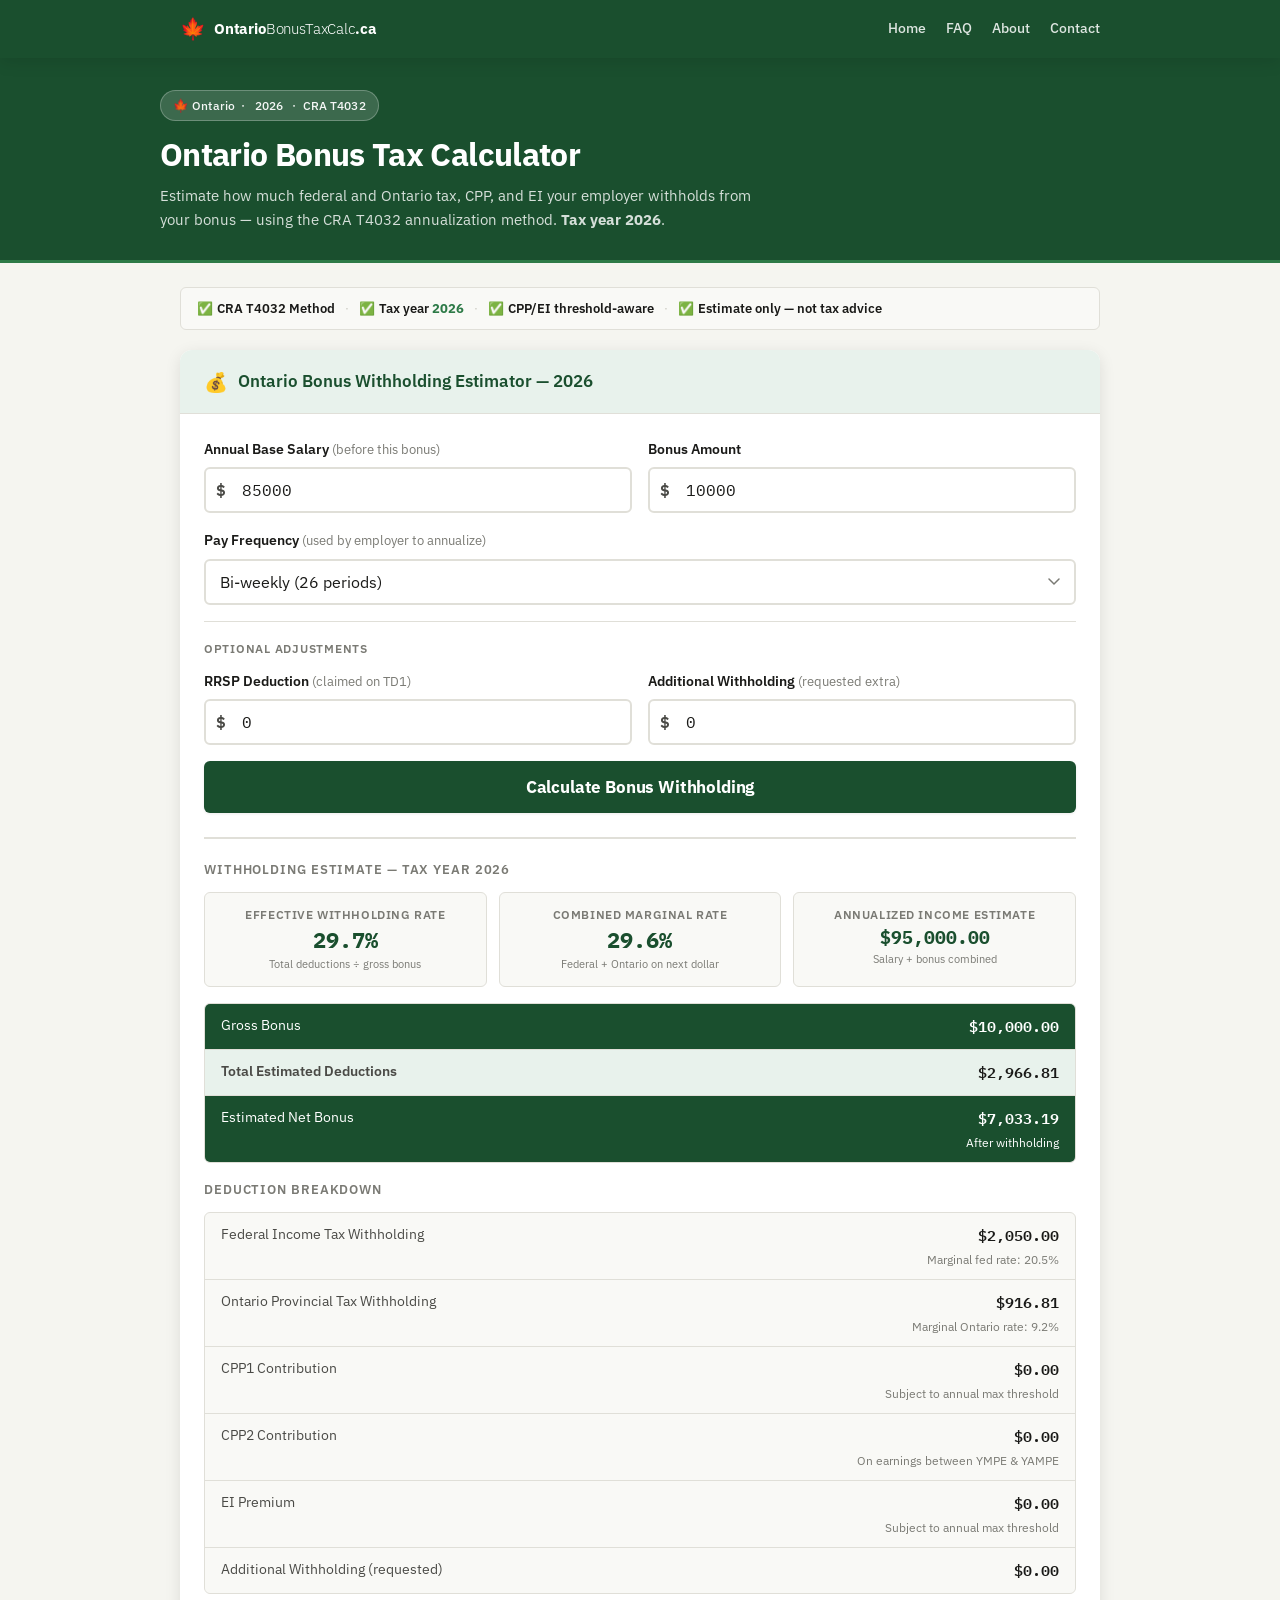
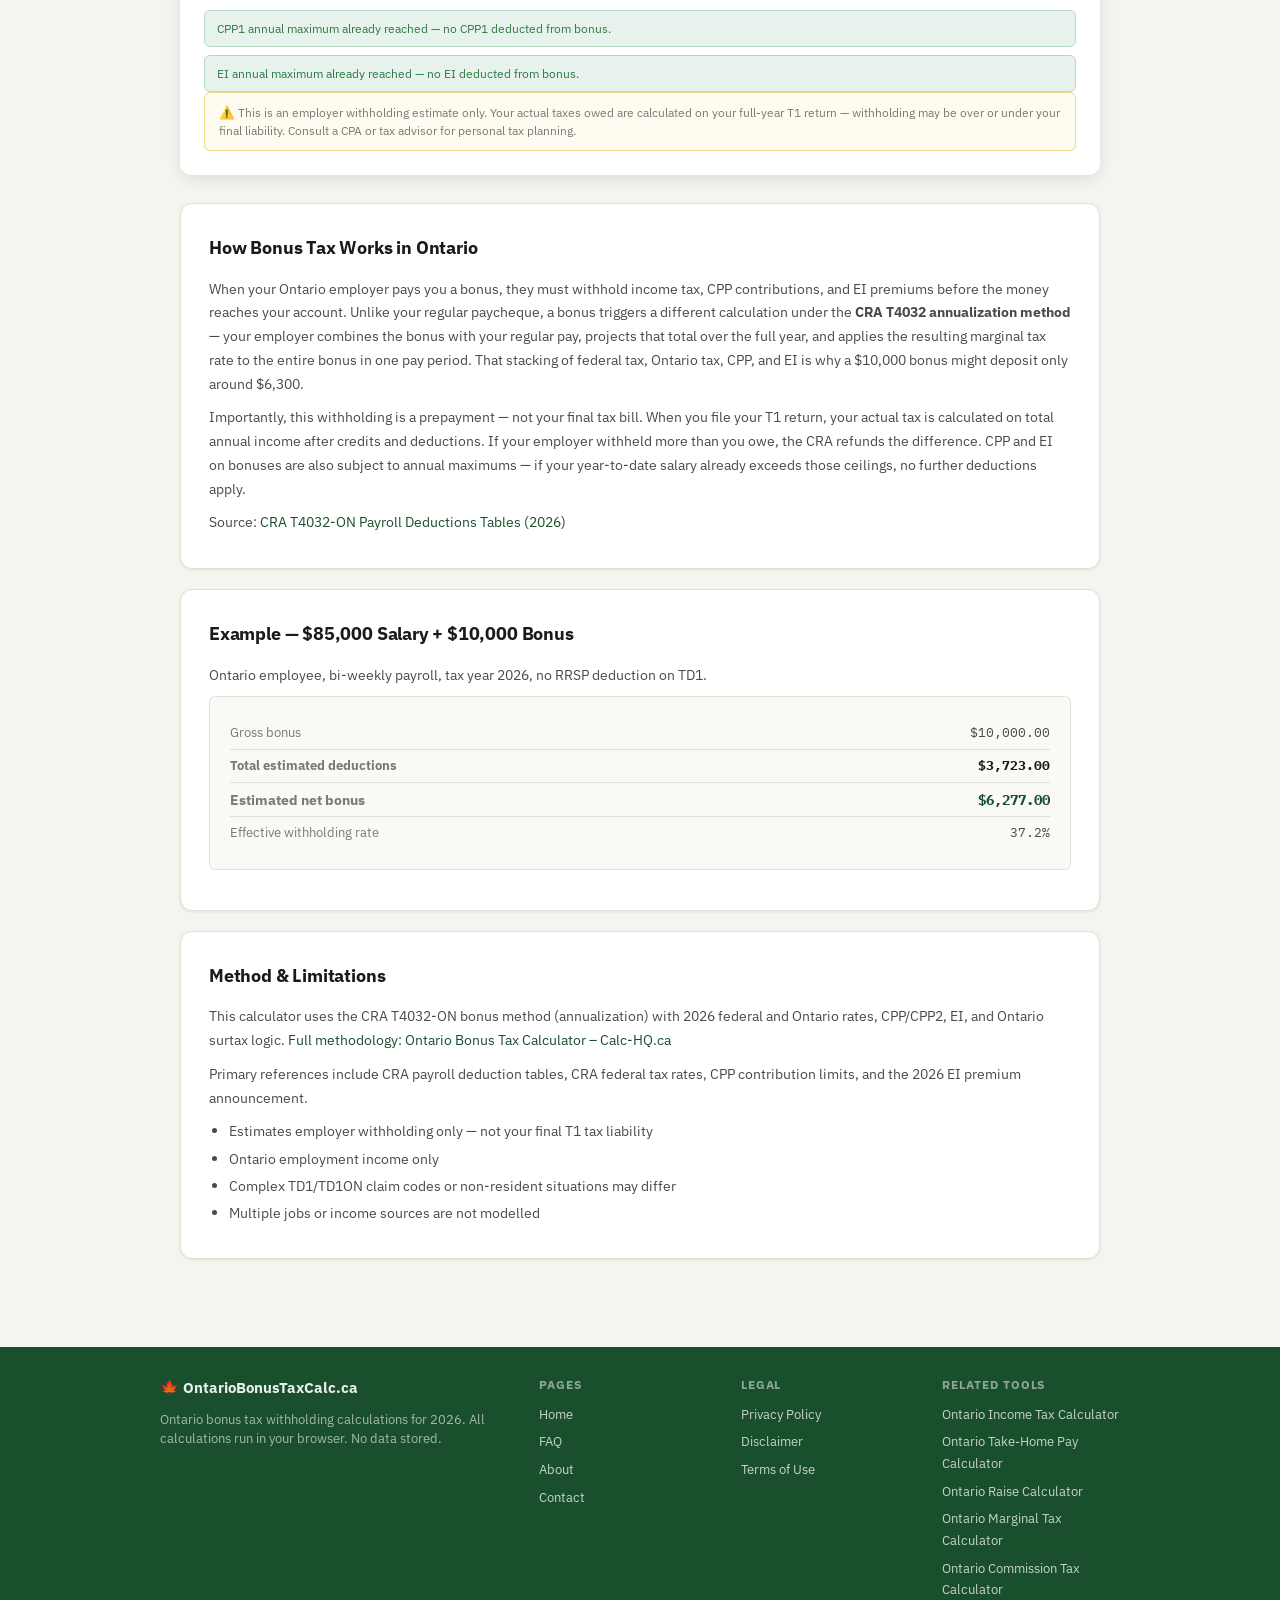
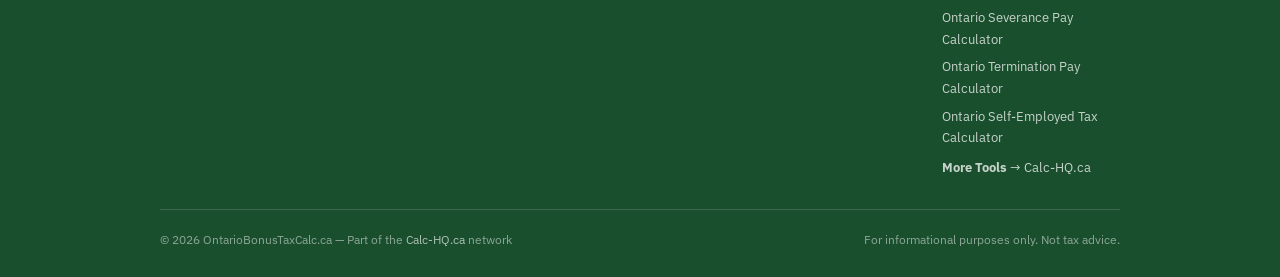
==== commit 12acefa0: "Add Calc-HQ methodology handoff" ====
--- a/index.html
+++ b/index.html
@@ -313,7 +313,7 @@
   <!-- Method & Limitations -->
   <article class="authority-section" id="methodology">
     <h2>Method &amp; Limitations</h2>
-    <p>This calculator uses the CRA T4032-ON bonus method (annualization) with 2026 federal and Ontario rates, CPP/CPP2, EI, and Ontario surtax logic. Full details are documented in the <a href="https://calc-hq.ca/methodology/ontario-bonus-tax-calculator/" target="_blank" rel="noopener noreferrer">Calc-HQ methodology page</a>.</p>
+    <p>This calculator uses the CRA T4032-ON bonus method (annualization) with 2026 federal and Ontario rates, CPP/CPP2, EI, and Ontario surtax logic. <a href="https://calc-hq.ca/methodology/ontario-bonus-tax/" target="_blank" rel="noopener noreferrer">Full methodology: Ontario Bonus Tax Calculator – Calc-HQ.ca</a></p>
     <p>Primary references include CRA payroll deduction tables, CRA federal tax rates, CPP contribution limits, and the 2026 EI premium announcement.</p>
     <ul>
       <li>Estimates employer withholding only — not your final T1 tax liability</li>
@@ -333,7 +333,6 @@
          data-full-width-responsive="true"></ins>
   </div>
 
-  <p class="methodology-link"><a href="https://calc-hq.ca/methodology/ontario-bonus-tax-calculator/">Full methodology: Ontario Bonus Tax Calculator – Calc-HQ.ca</a></p>
 
 </main>
 
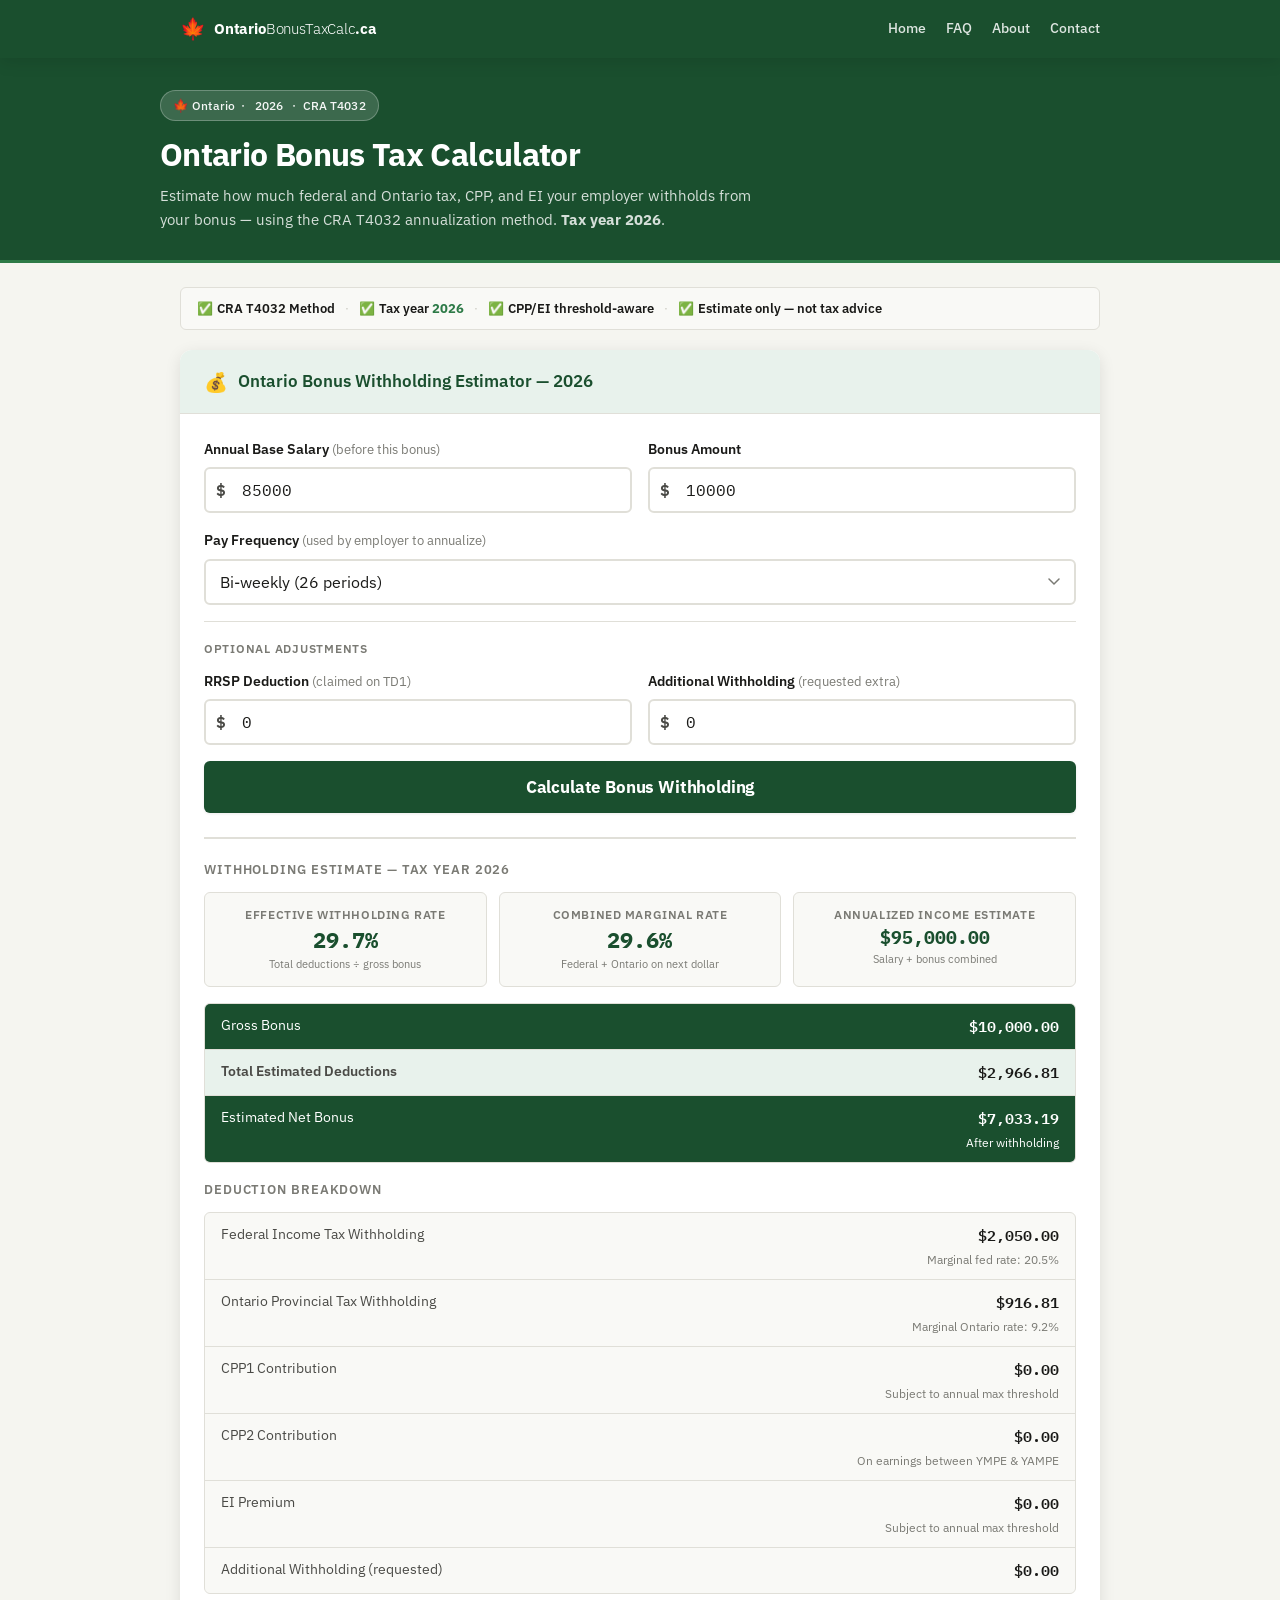
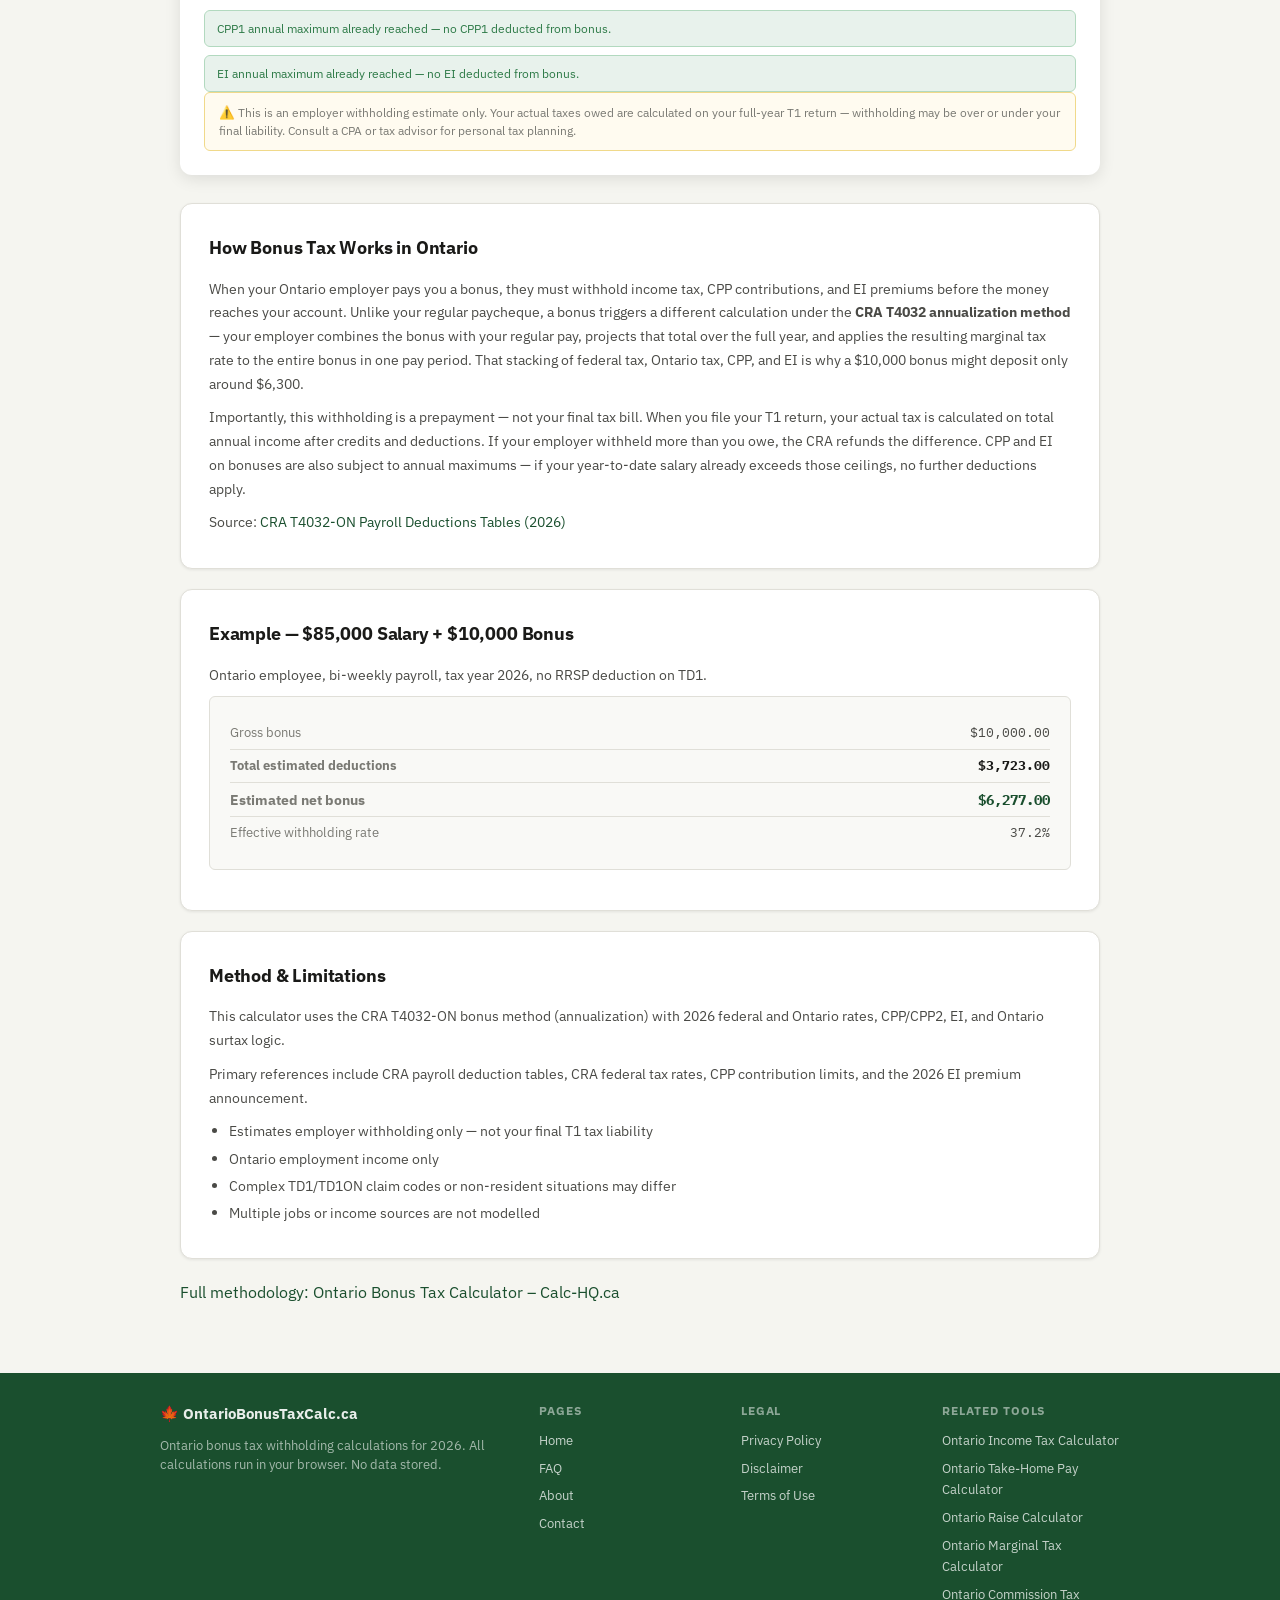
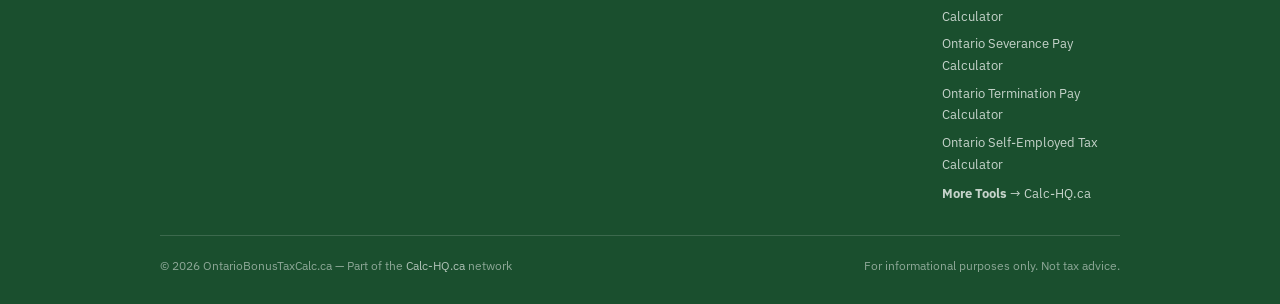
==== commit 6e00282d: "Move methodology handoff to standalone line after Method & Limitations" ====
--- a/index.html
+++ b/index.html
@@ -313,7 +313,7 @@
   <!-- Method & Limitations -->
   <article class="authority-section" id="methodology">
     <h2>Method &amp; Limitations</h2>
-    <p>This calculator uses the CRA T4032-ON bonus method (annualization) with 2026 federal and Ontario rates, CPP/CPP2, EI, and Ontario surtax logic. <a href="https://calc-hq.ca/methodology/ontario-bonus-tax/" target="_blank" rel="noopener noreferrer">Full methodology: Ontario Bonus Tax Calculator – Calc-HQ.ca</a></p>
+    <p>This calculator uses the CRA T4032-ON bonus method (annualization) with 2026 federal and Ontario rates, CPP/CPP2, EI, and Ontario surtax logic.</p>
     <p>Primary references include CRA payroll deduction tables, CRA federal tax rates, CPP contribution limits, and the 2026 EI premium announcement.</p>
     <ul>
       <li>Estimates employer withholding only — not your final T1 tax liability</li>
@@ -322,6 +322,8 @@
       <li>Multiple jobs or income sources are not modelled</li>
     </ul>
   </article>
+
+  <p><a href="https://calc-hq.ca/methodology/ontario-bonus-tax/" target="_blank" rel="noopener noreferrer">Full methodology: Ontario Bonus Tax Calculator – Calc-HQ.ca</a></p>
 
   <!-- AdSense slot (bottom) -->
   <div class="ad-unit ad-inactive" aria-hidden="true">
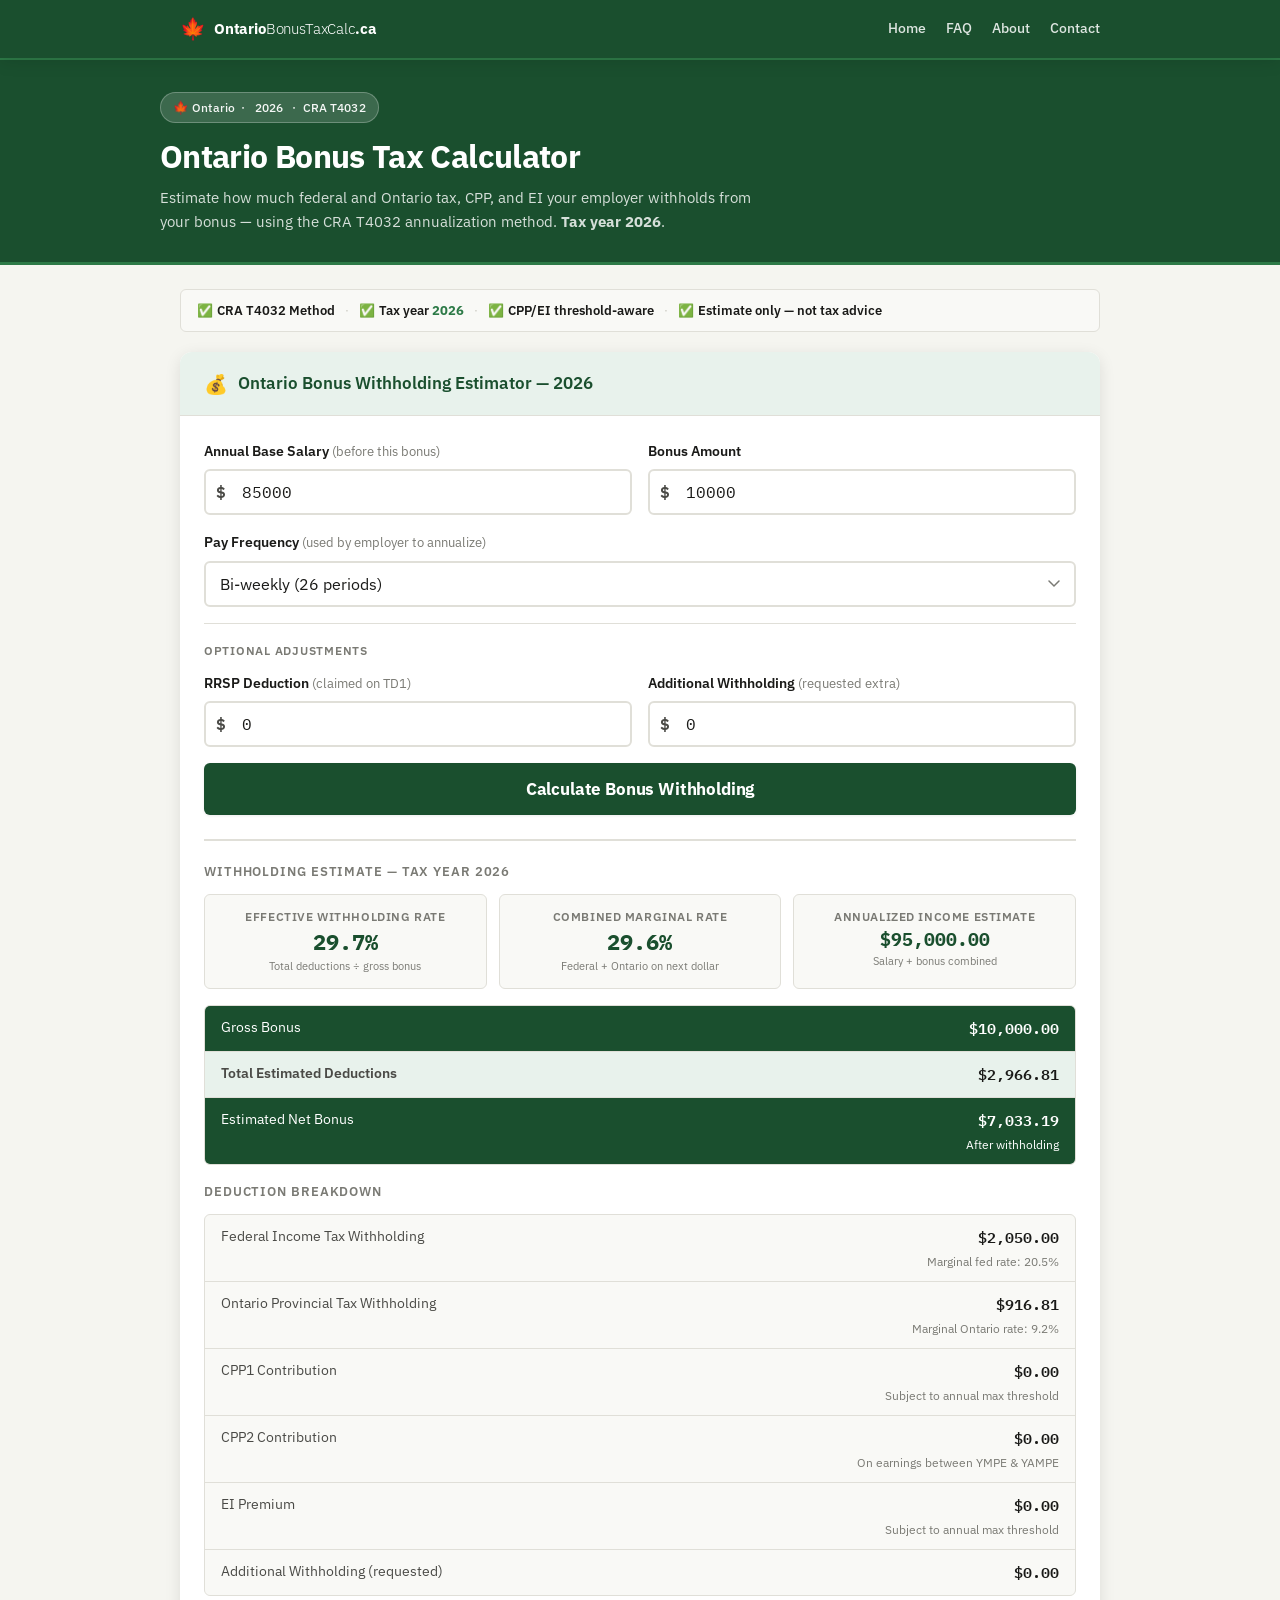
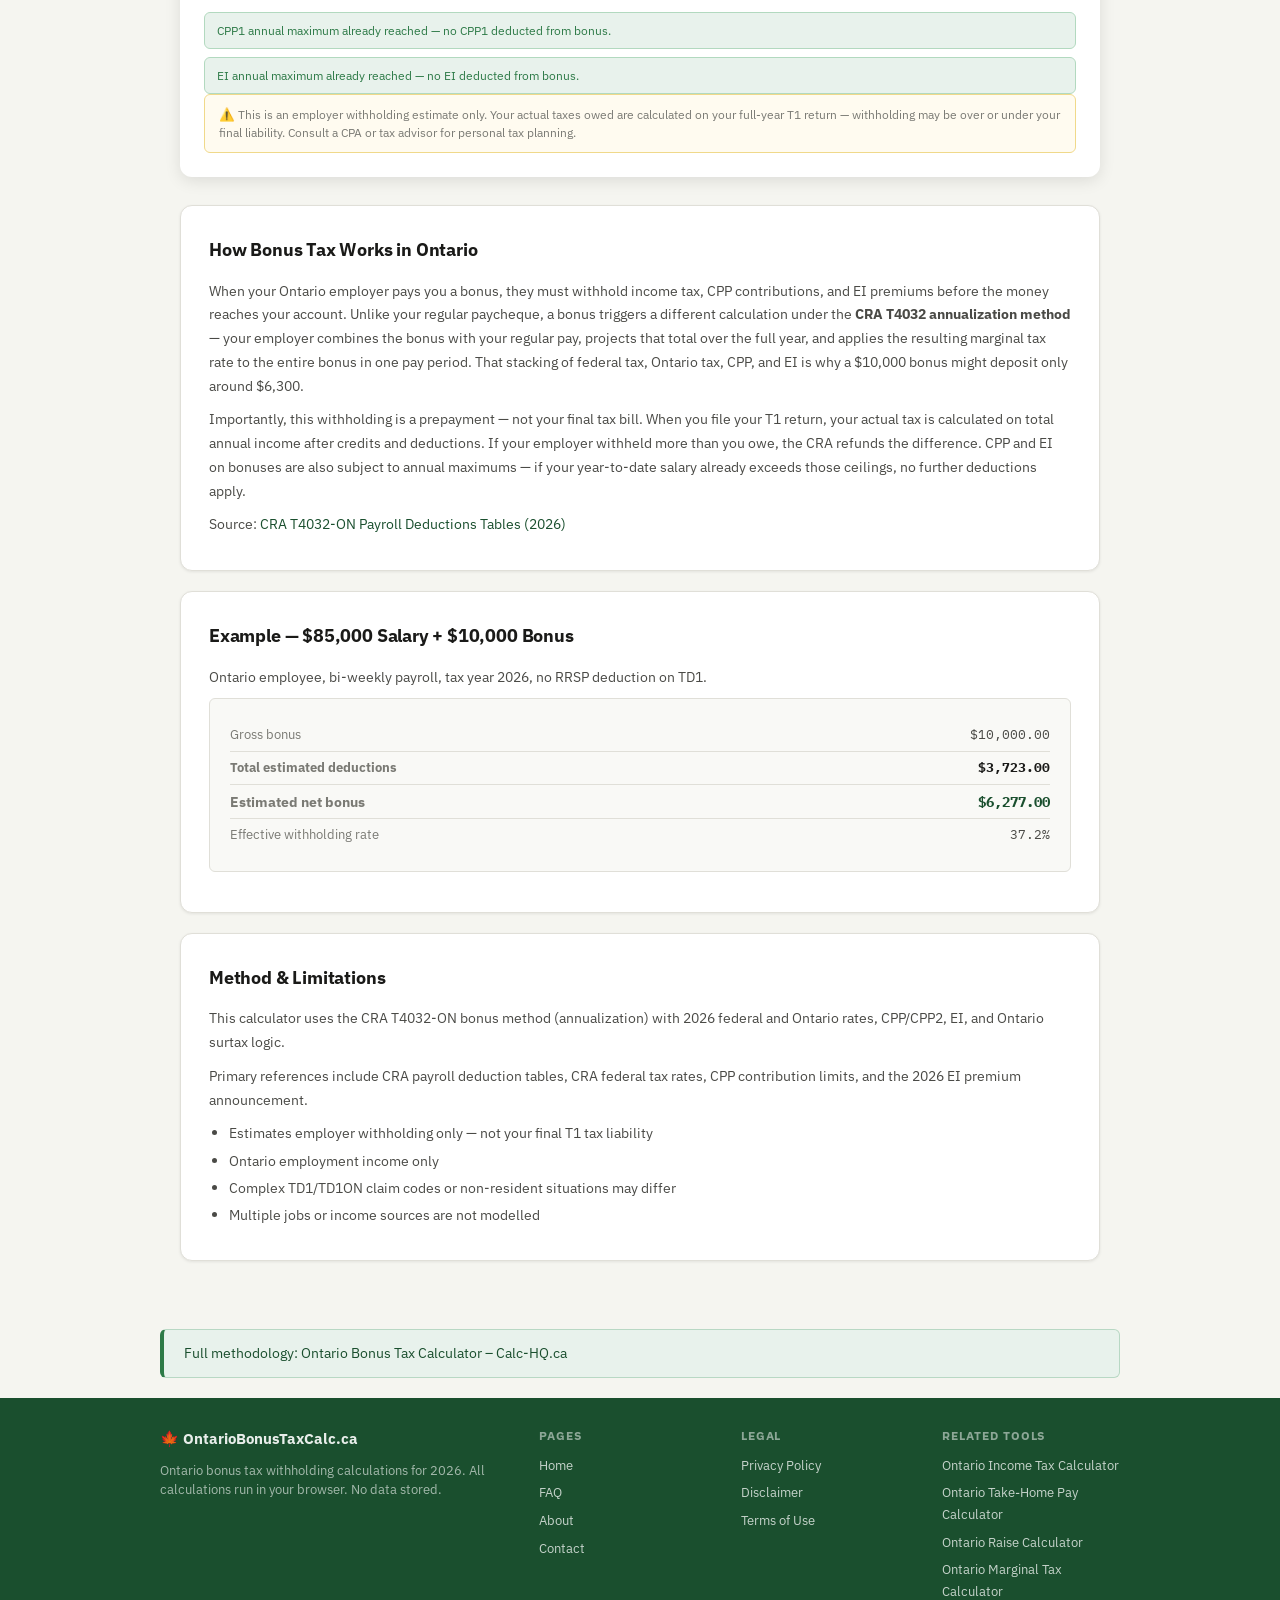
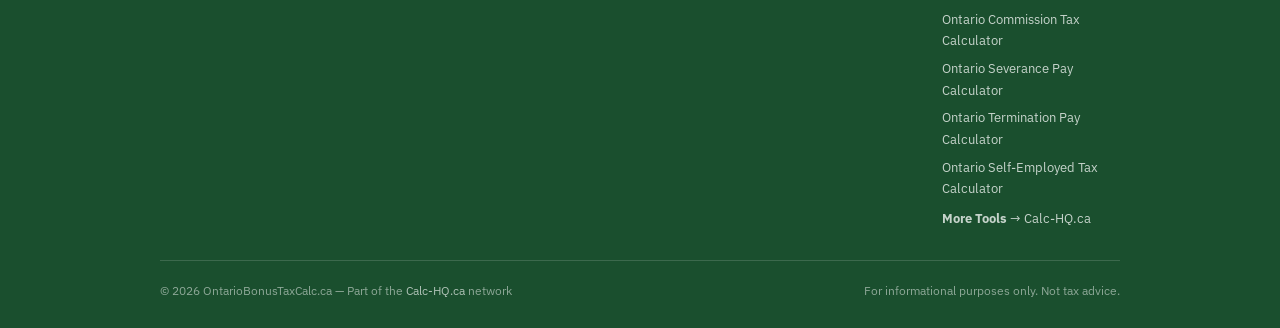
==== commit 8dc722e6: "Add methodology callout with info-box styling between main and footer" ====
--- a/index.html
+++ b/index.html
@@ -323,8 +323,6 @@
     </ul>
   </article>
 
-  <p><a href="https://calc-hq.ca/methodology/ontario-bonus-tax/" target="_blank" rel="noopener noreferrer">Full methodology: Ontario Bonus Tax Calculator – Calc-HQ.ca</a></p>
-
   <!-- AdSense slot (bottom) -->
   <div class="ad-unit ad-inactive" aria-hidden="true">
     <ins class="adsbygoogle"
@@ -337,6 +335,10 @@
 
 
 </main>
+
+<div class="info-box" style="max-width:960px;margin:0 auto 20px;padding:12px 20px;font-size:0.875rem;">
+  <a href="https://calc-hq.ca/methodology/ontario-bonus-tax/">Full methodology: Ontario Bonus Tax Calculator – Calc-HQ.ca</a>
+</div>
 
 <!-- ── Footer (rendered by network.js via #network-footer) ─────────────────── -->
 <footer class="site-footer">
--- a/css/style.css
+++ b/css/style.css
@@ -109,6 +109,7 @@
   background: var(--accent);
   color: #fff;
   padding: 32px 20px 28px;
+  border-top: 2px solid var(--accent-mid);
   border-bottom: 3px solid var(--accent-mid);
 }
 .hero-inner {
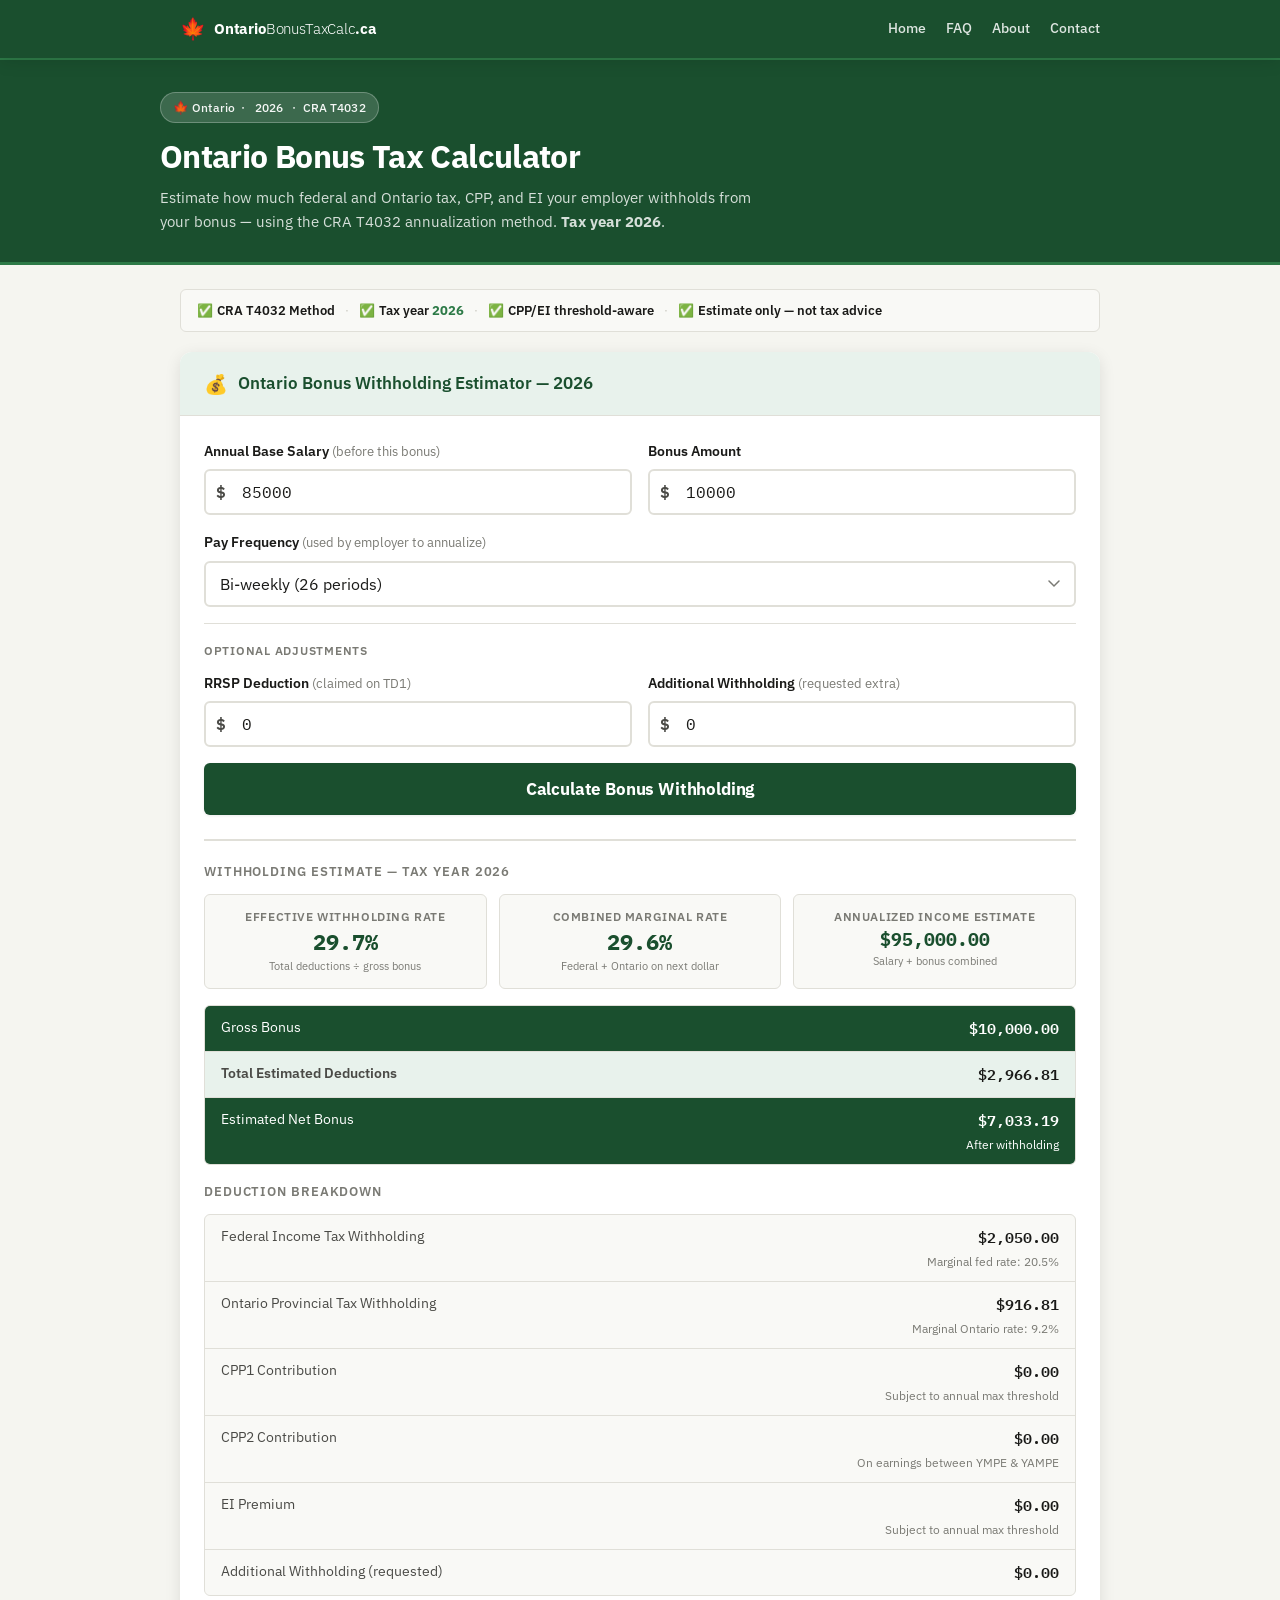
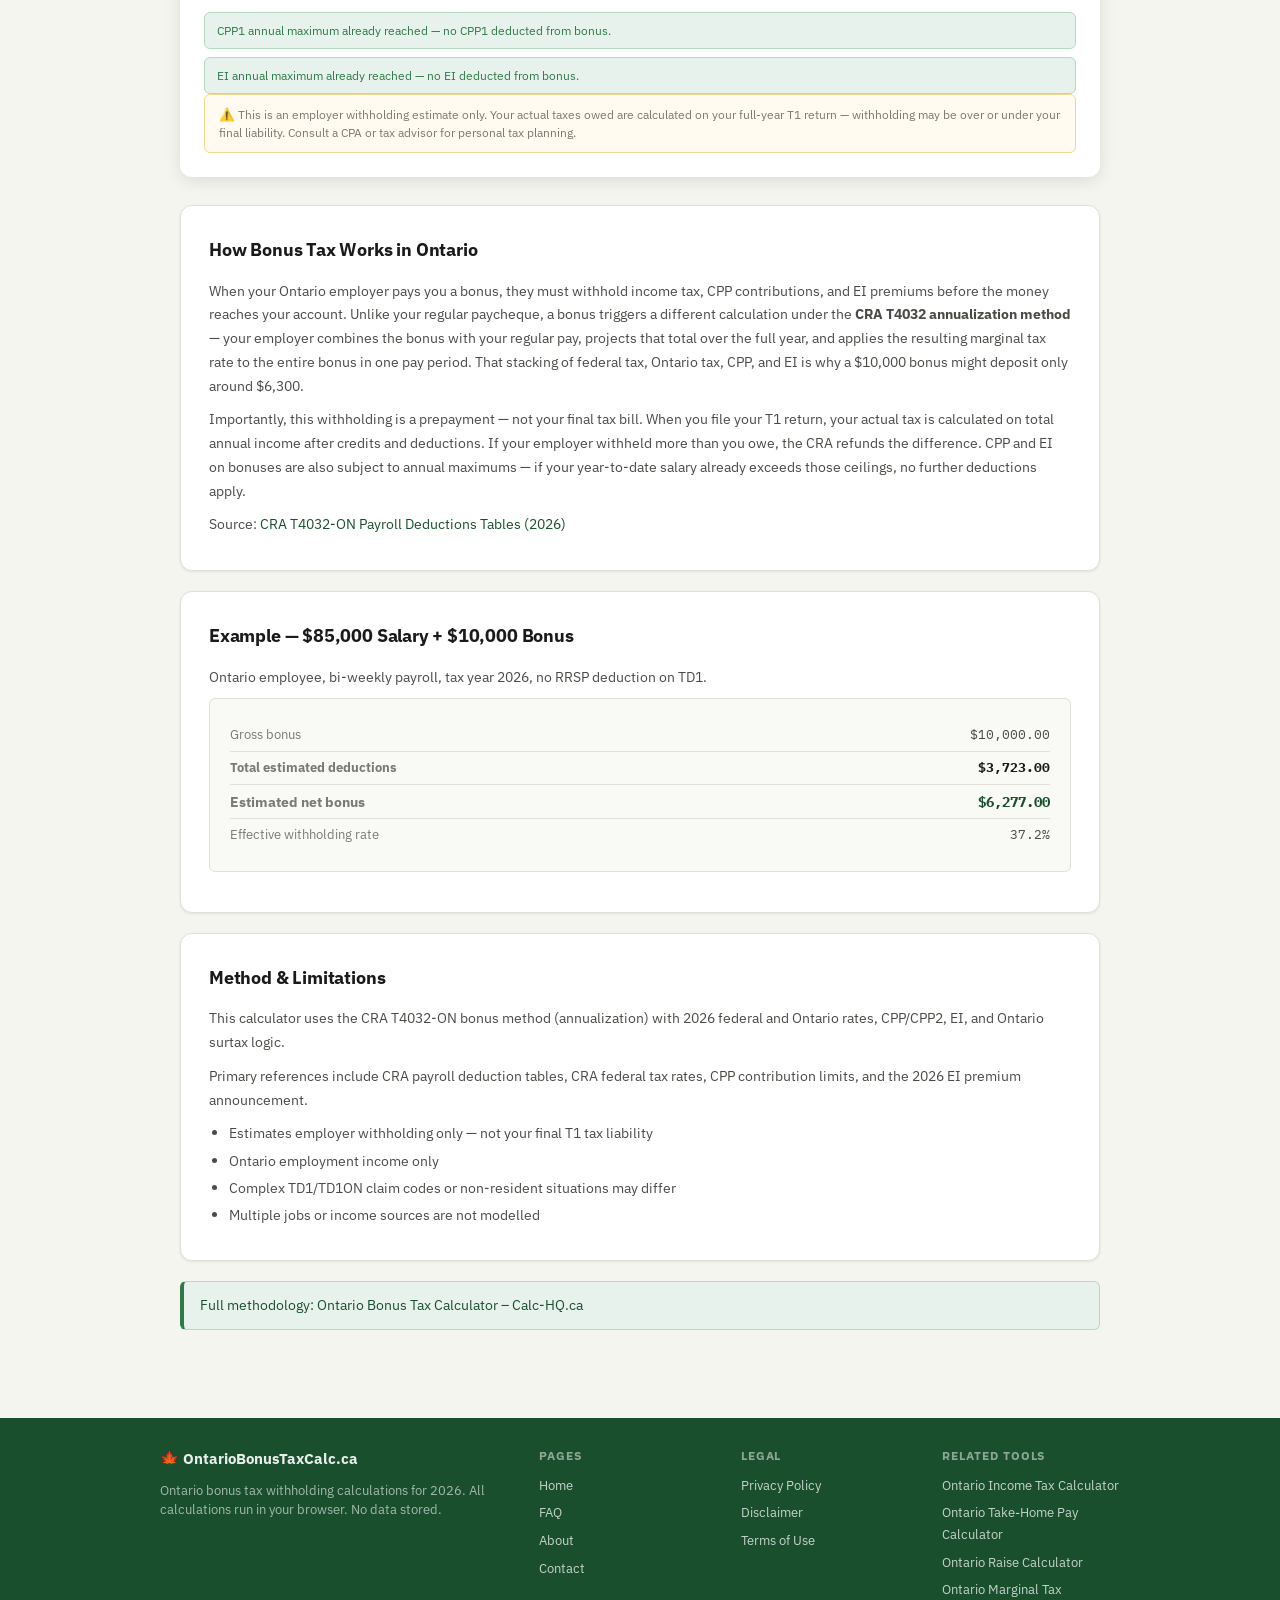
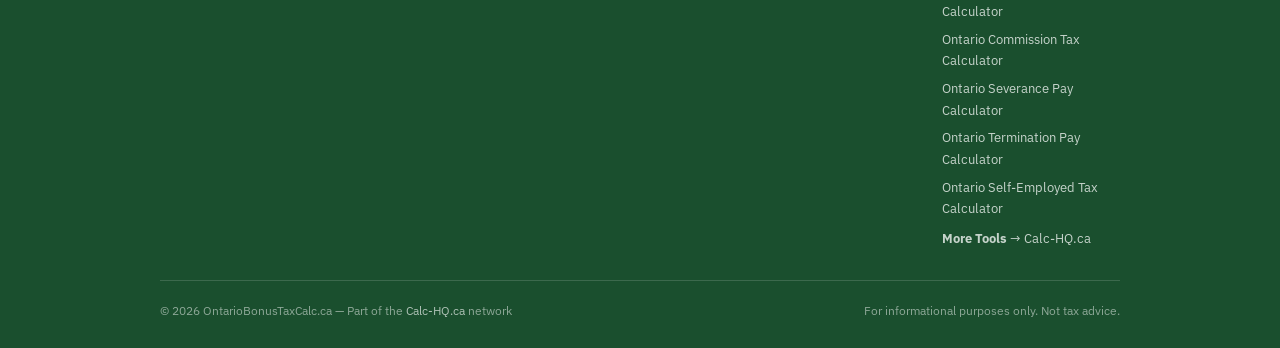
==== commit f8caeadf: "fix: place methodology info-box inside main matching gold-standard cluster pattern" ====
--- a/index.html
+++ b/index.html
@@ -323,6 +323,10 @@
     </ul>
   </article>
 
+  <div class="info-box">
+    <a href="https://calc-hq.ca/methodology/ontario-bonus-tax/">Full methodology: Ontario Bonus Tax Calculator – Calc-HQ.ca</a>
+  </div>
+
   <!-- AdSense slot (bottom) -->
   <div class="ad-unit ad-inactive" aria-hidden="true">
     <ins class="adsbygoogle"
@@ -335,10 +339,6 @@
 
 
 </main>
-
-<div class="info-box" style="max-width:960px;margin:0 auto 20px;padding:12px 20px;font-size:0.875rem;">
-  <a href="https://calc-hq.ca/methodology/ontario-bonus-tax/">Full methodology: Ontario Bonus Tax Calculator – Calc-HQ.ca</a>
-</div>
 
 <!-- ── Footer (rendered by network.js via #network-footer) ─────────────────── -->
 <footer class="site-footer">
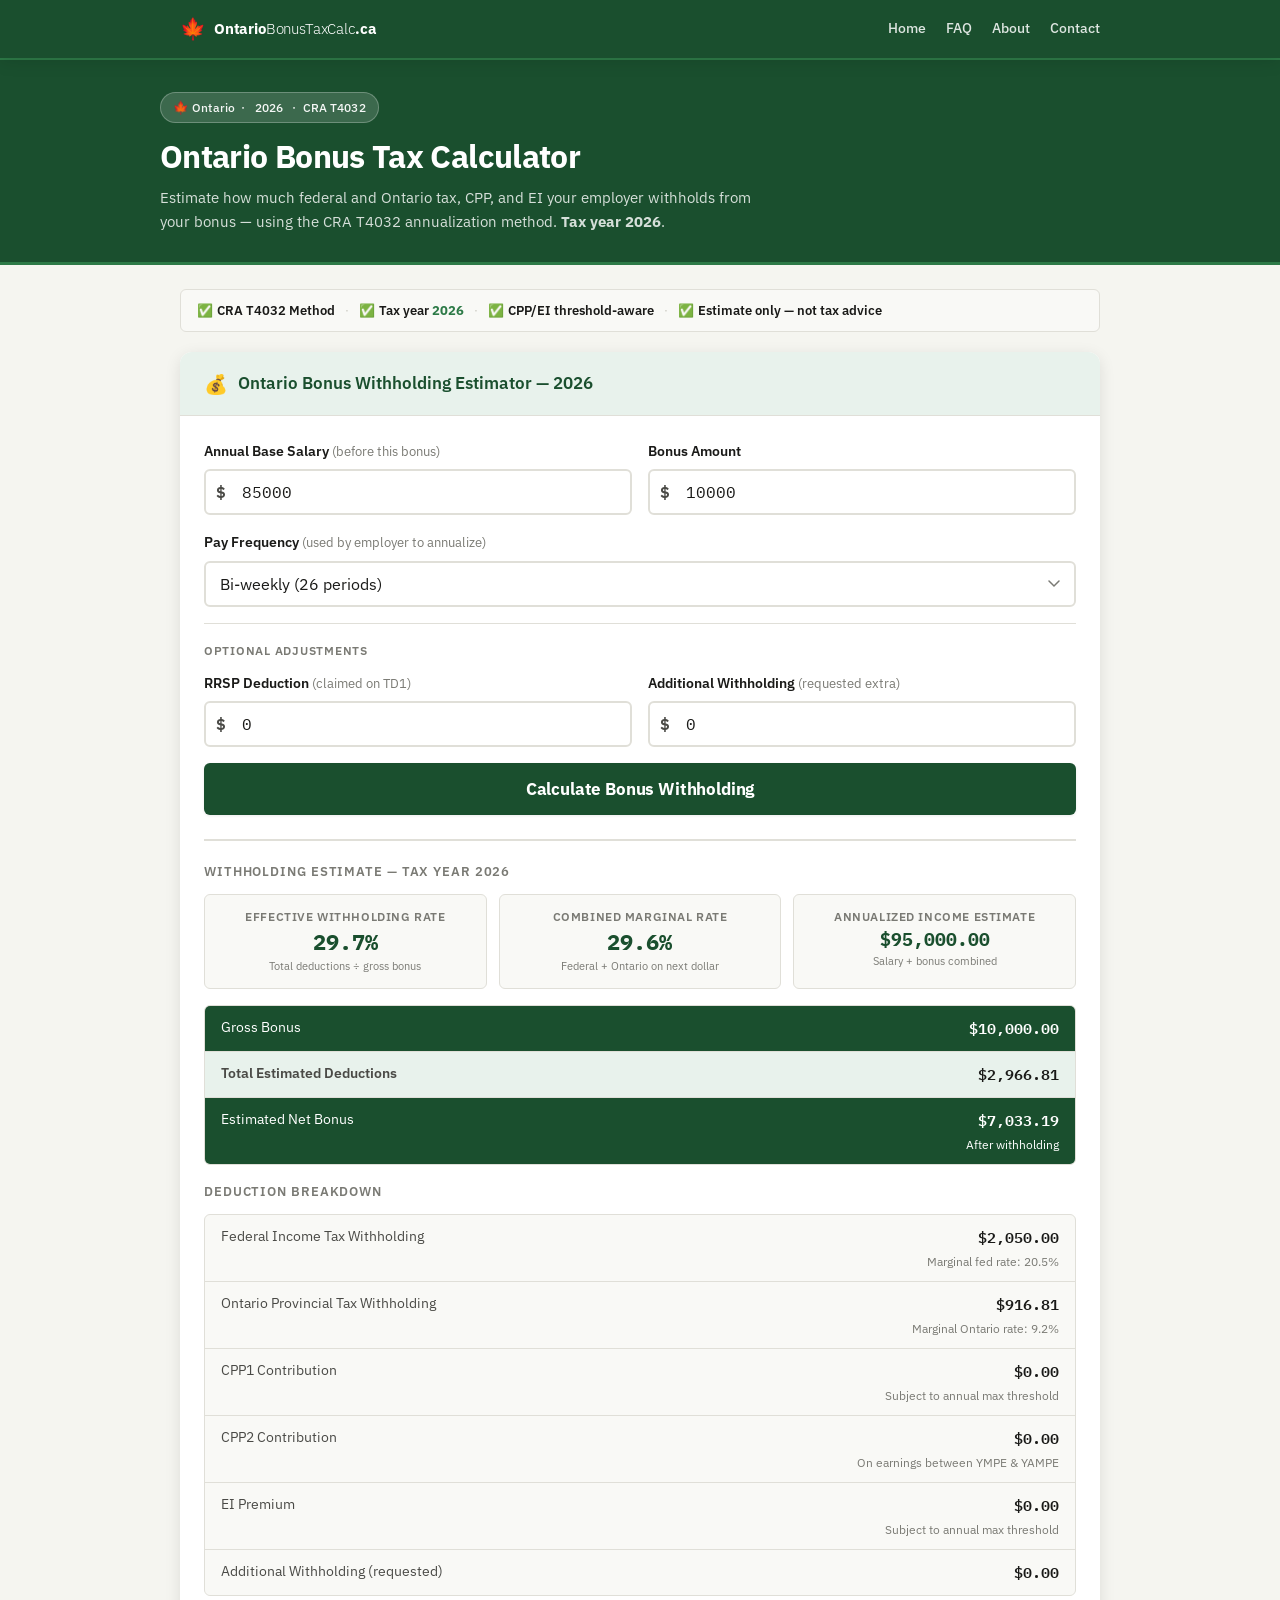
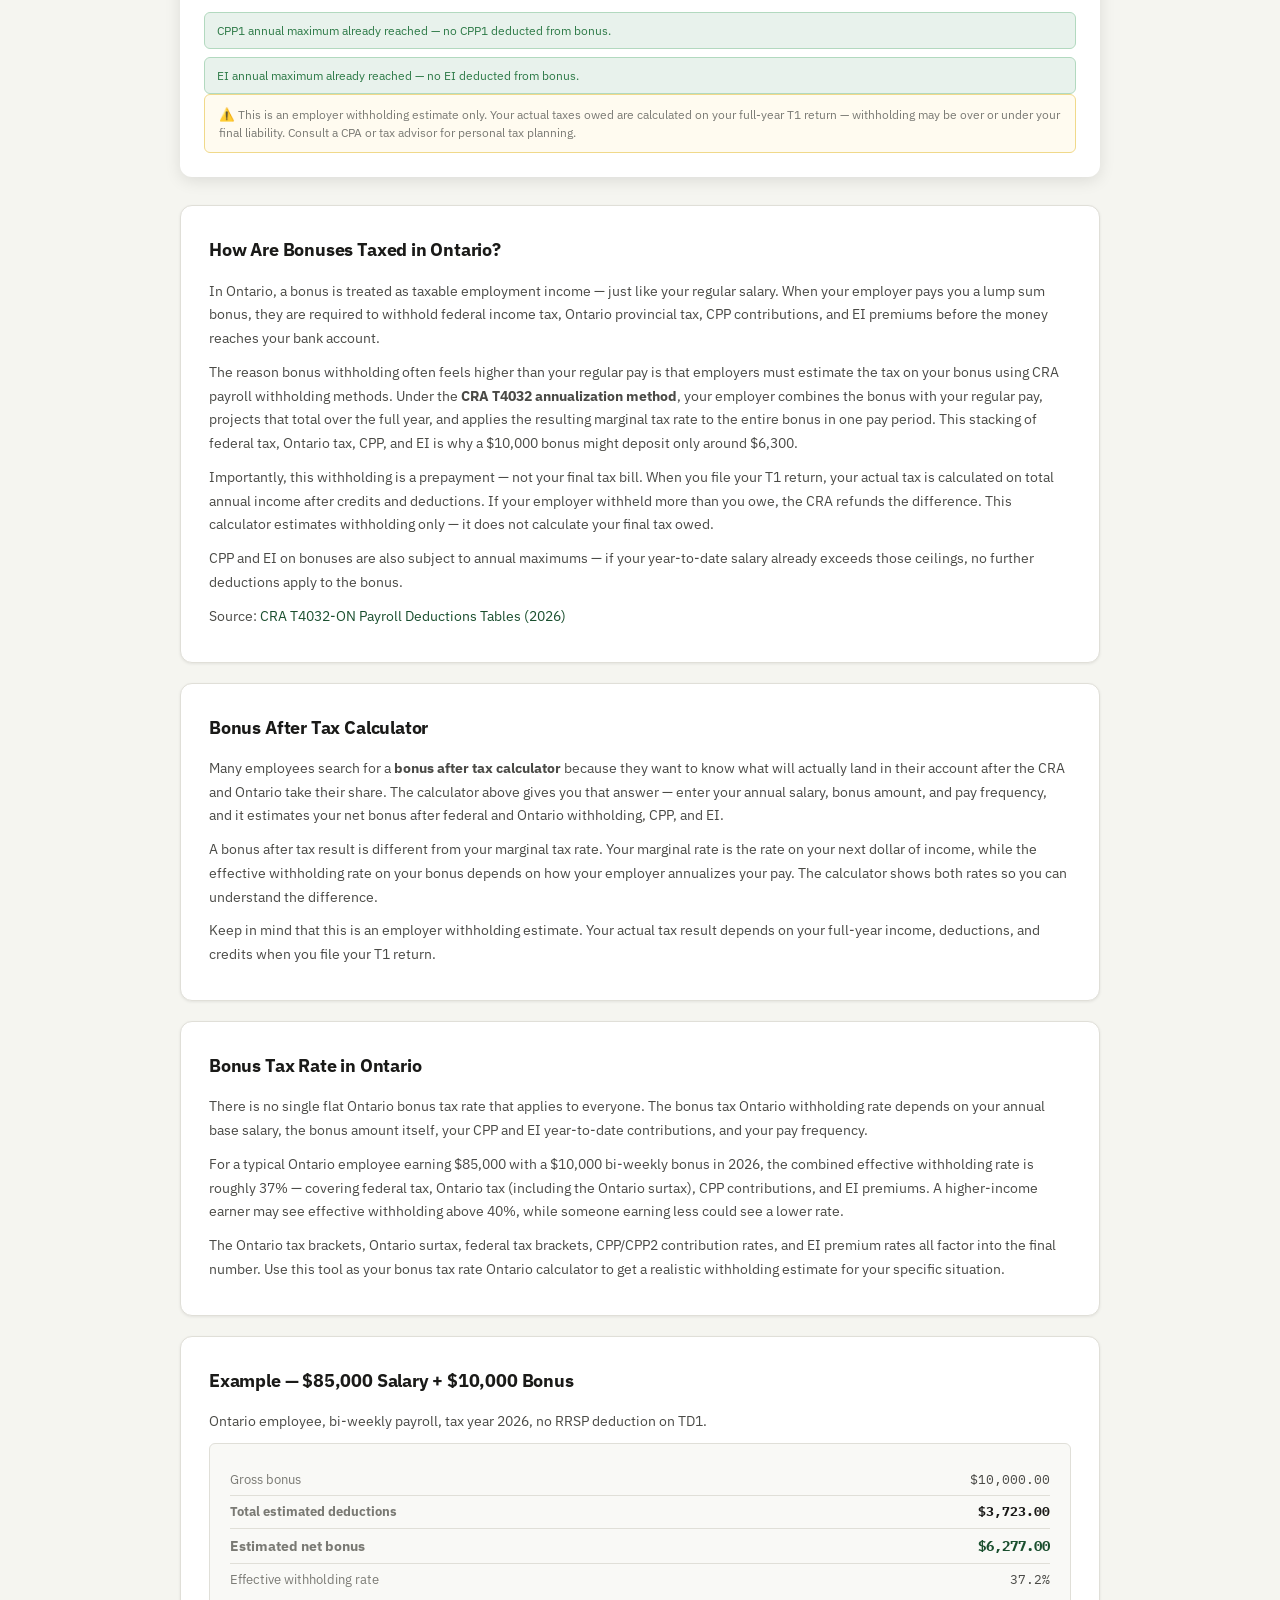
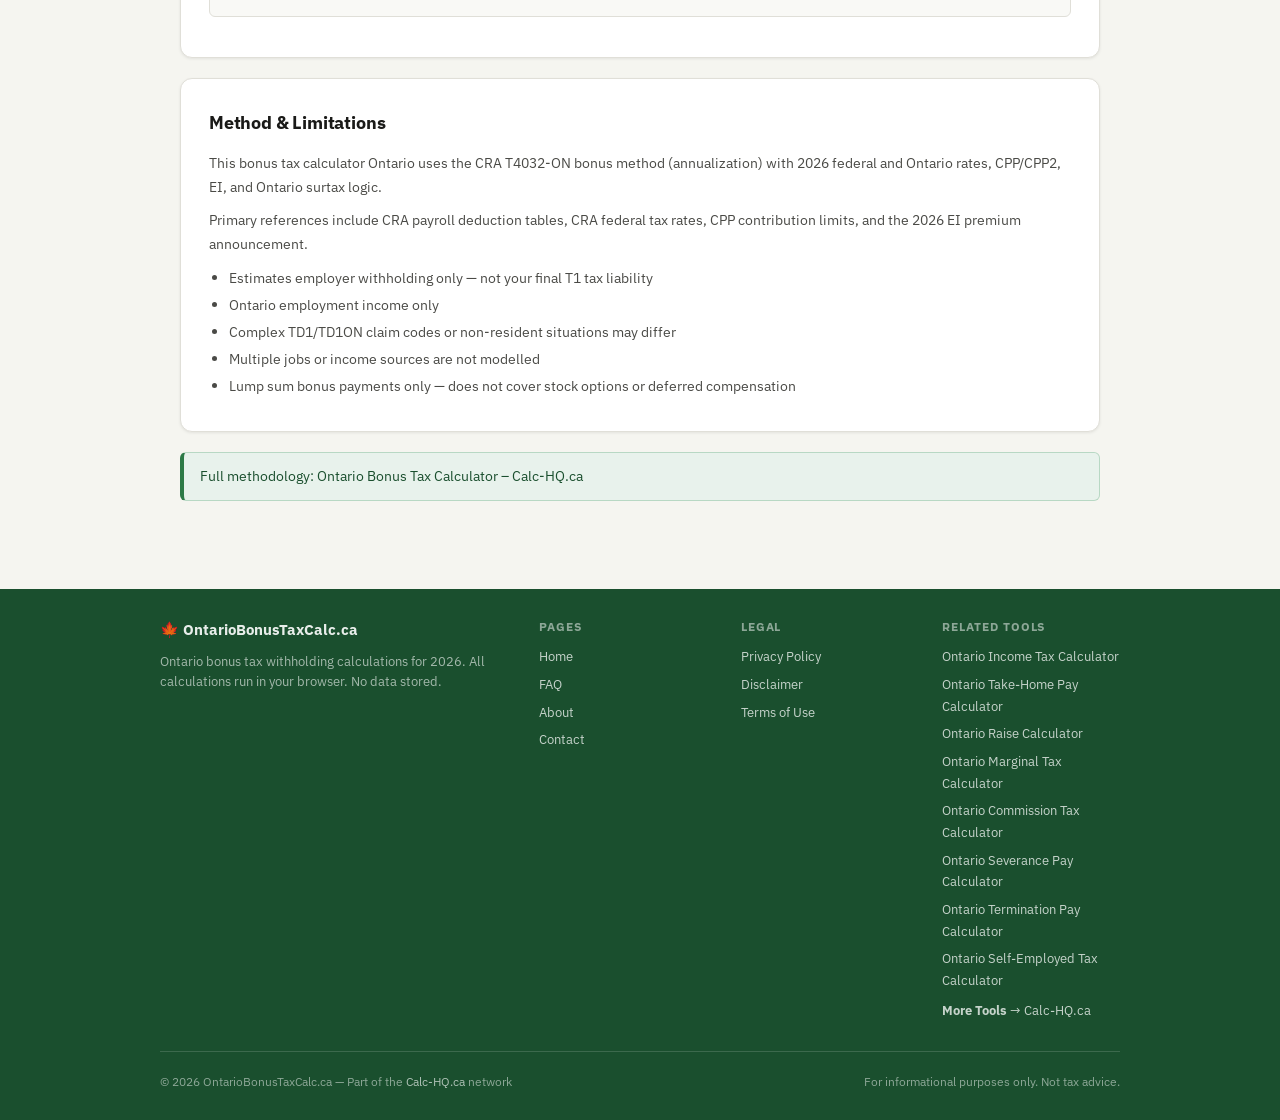
==== commit 72e46733: "Improve Ontario bonus tax homepage SEO targeting" ====
--- a/index.html
+++ b/index.html
@@ -3,18 +3,18 @@
 <head>
   <meta charset="UTF-8">
   <meta name="viewport" content="width=device-width, initial-scale=1.0">
-  <meta name="description" content="Estimate Ontario bonus tax withholding for 2026. Uses the CRA T4032 annualization method — enter your salary, bonus, and pay frequency to see federal and provincial withholding, CPP, EI, and your estimated net bonus.">
+  <meta name="description" content="Estimate your Ontario bonus after tax for 2026. See how bonuses are taxed in Ontario using CRA withholding rules, CPP, EI, federal tax, Ontario tax, and surtax.">
   <meta name="robots" content="index, follow">
   <link rel="canonical" href="https://ontariobonustaxcalc.ca/">
 
   <!-- Open Graph -->
   <meta property="og:type" content="website">
-  <meta property="og:title" content="Ontario Bonus Tax Calculator 2026 — CRA T4032 Method">
-  <meta property="og:description" content="Estimate how much tax, CPP, and EI your Ontario employer withholds from a bonus. Uses the CRA T4032 annualization method. Tax year 2026.">
+  <meta property="og:title" content="Ontario Bonus Tax Calculator 2026 — How Bonuses Are Taxed &amp; What You Take Home">
+  <meta property="og:description" content="Estimate your Ontario bonus after tax for 2026. See how bonuses are taxed in Ontario using CRA withholding rules, CPP, EI, federal tax, Ontario tax, and surtax.">
   <meta property="og:url" content="https://ontariobonustaxcalc.ca/">
   <meta property="og:site_name" content="OntarioBonusTaxCalc.ca">
 
-  <title>Ontario Bonus Tax Calculator 2026 — CRA T4032 Withholding Estimate</title>
+  <title>Ontario Bonus Tax Calculator 2026 — How Bonuses Are Taxed &amp; What You Take Home</title>
 
   <!-- AdSense -->
   <script async src="https://pagead2googlesyndication.com/pagead/js/adsbygoogle.js?client=ca-pub-7744853829365165" crossorigin="anonymous"></script>
@@ -290,12 +290,30 @@
 
   <!-- ── Content Sections ──────────────────────────────────────────────── -->
 
-  <!-- How Bonus Tax Works in Ontario -->
+  <!-- How Are Bonuses Taxed in Ontario? -->
   <article class="authority-section" id="how-it-works">
-    <h2>How Bonus Tax Works in Ontario</h2>
-    <p>When your Ontario employer pays you a bonus, they must withhold income tax, CPP contributions, and EI premiums before the money reaches your account. Unlike your regular paycheque, a bonus triggers a different calculation under the <strong>CRA T4032 annualization method</strong> — your employer combines the bonus with your regular pay, projects that total over the full year, and applies the resulting marginal tax rate to the entire bonus in one pay period. That stacking of federal tax, Ontario tax, CPP, and EI is why a $10,000 bonus might deposit only around $6,300.</p>
-    <p>Importantly, this withholding is a prepayment — not your final tax bill. When you file your T1 return, your actual tax is calculated on total annual income after credits and deductions. If your employer withheld more than you owe, the CRA refunds the difference. CPP and EI on bonuses are also subject to annual maximums — if your year-to-date salary already exceeds those ceilings, no further deductions apply.</p>
+    <h2>How Are Bonuses Taxed in Ontario?</h2>
+    <p>In Ontario, a bonus is treated as taxable employment income — just like your regular salary. When your employer pays you a lump sum bonus, they are required to withhold federal income tax, Ontario provincial tax, CPP contributions, and EI premiums before the money reaches your bank account.</p>
+    <p>The reason bonus withholding often feels higher than your regular pay is that employers must estimate the tax on your bonus using CRA payroll withholding methods. Under the <strong>CRA T4032 annualization method</strong>, your employer combines the bonus with your regular pay, projects that total over the full year, and applies the resulting marginal tax rate to the entire bonus in one pay period. This stacking of federal tax, Ontario tax, CPP, and EI is why a $10,000 bonus might deposit only around $6,300.</p>
+    <p>Importantly, this withholding is a prepayment — not your final tax bill. When you file your T1 return, your actual tax is calculated on total annual income after credits and deductions. If your employer withheld more than you owe, the CRA refunds the difference. This calculator estimates withholding only — it does not calculate your final tax owed.</p>
+    <p>CPP and EI on bonuses are also subject to annual maximums — if your year-to-date salary already exceeds those ceilings, no further deductions apply to the bonus.</p>
     <p class="source-cite">Source: <a href="https://www.canada.ca/en/revenue-agency/services/forms-publications/payroll/t4032-payroll-deductions-tables/t4032on-jan/t4032on-january-general-information.html" target="_blank" rel="noopener noreferrer">CRA T4032-ON Payroll Deductions Tables (2026)</a></p>
+  </article>
+
+  <!-- Bonus After Tax Calculator -->
+  <article class="authority-section" id="bonus-after-tax">
+    <h2>Bonus After Tax Calculator</h2>
+    <p>Many employees search for a <strong>bonus after tax calculator</strong> because they want to know what will actually land in their account after the CRA and Ontario take their share. The calculator above gives you that answer — enter your annual salary, bonus amount, and pay frequency, and it estimates your net bonus after federal and Ontario withholding, CPP, and EI.</p>
+    <p>A bonus after tax result is different from your marginal tax rate. Your marginal rate is the rate on your next dollar of income, while the effective withholding rate on your bonus depends on how your employer annualizes your pay. The calculator shows both rates so you can understand the difference.</p>
+    <p>Keep in mind that this is an employer withholding estimate. Your actual tax result depends on your full-year income, deductions, and credits when you file your T1 return.</p>
+  </article>
+
+  <!-- Bonus Tax Rate in Ontario -->
+  <article class="authority-section" id="bonus-tax-rate">
+    <h2>Bonus Tax Rate in Ontario</h2>
+    <p>There is no single flat Ontario bonus tax rate that applies to everyone. The bonus tax Ontario withholding rate depends on your annual base salary, the bonus amount itself, your CPP and EI year-to-date contributions, and your pay frequency.</p>
+    <p>For a typical Ontario employee earning $85,000 with a $10,000 bi-weekly bonus in 2026, the combined effective withholding rate is roughly 37% — covering federal tax, Ontario tax (including the Ontario surtax), CPP contributions, and EI premiums. A higher-income earner may see effective withholding above 40%, while someone earning less could see a lower rate.</p>
+    <p>The Ontario tax brackets, Ontario surtax, federal tax brackets, CPP/CPP2 contribution rates, and EI premium rates all factor into the final number. Use this tool as your bonus tax rate Ontario calculator to get a realistic withholding estimate for your specific situation.</p>
   </article>
 
   <!-- Example -->
@@ -313,13 +331,14 @@
   <!-- Method & Limitations -->
   <article class="authority-section" id="methodology">
     <h2>Method &amp; Limitations</h2>
-    <p>This calculator uses the CRA T4032-ON bonus method (annualization) with 2026 federal and Ontario rates, CPP/CPP2, EI, and Ontario surtax logic.</p>
+    <p>This bonus tax calculator Ontario uses the CRA T4032-ON bonus method (annualization) with 2026 federal and Ontario rates, CPP/CPP2, EI, and Ontario surtax logic.</p>
     <p>Primary references include CRA payroll deduction tables, CRA federal tax rates, CPP contribution limits, and the 2026 EI premium announcement.</p>
     <ul>
       <li>Estimates employer withholding only — not your final T1 tax liability</li>
       <li>Ontario employment income only</li>
       <li>Complex TD1/TD1ON claim codes or non-resident situations may differ</li>
       <li>Multiple jobs or income sources are not modelled</li>
+      <li>Lump sum bonus payments only — does not cover stock options or deferred compensation</li>
     </ul>
   </article>
 
